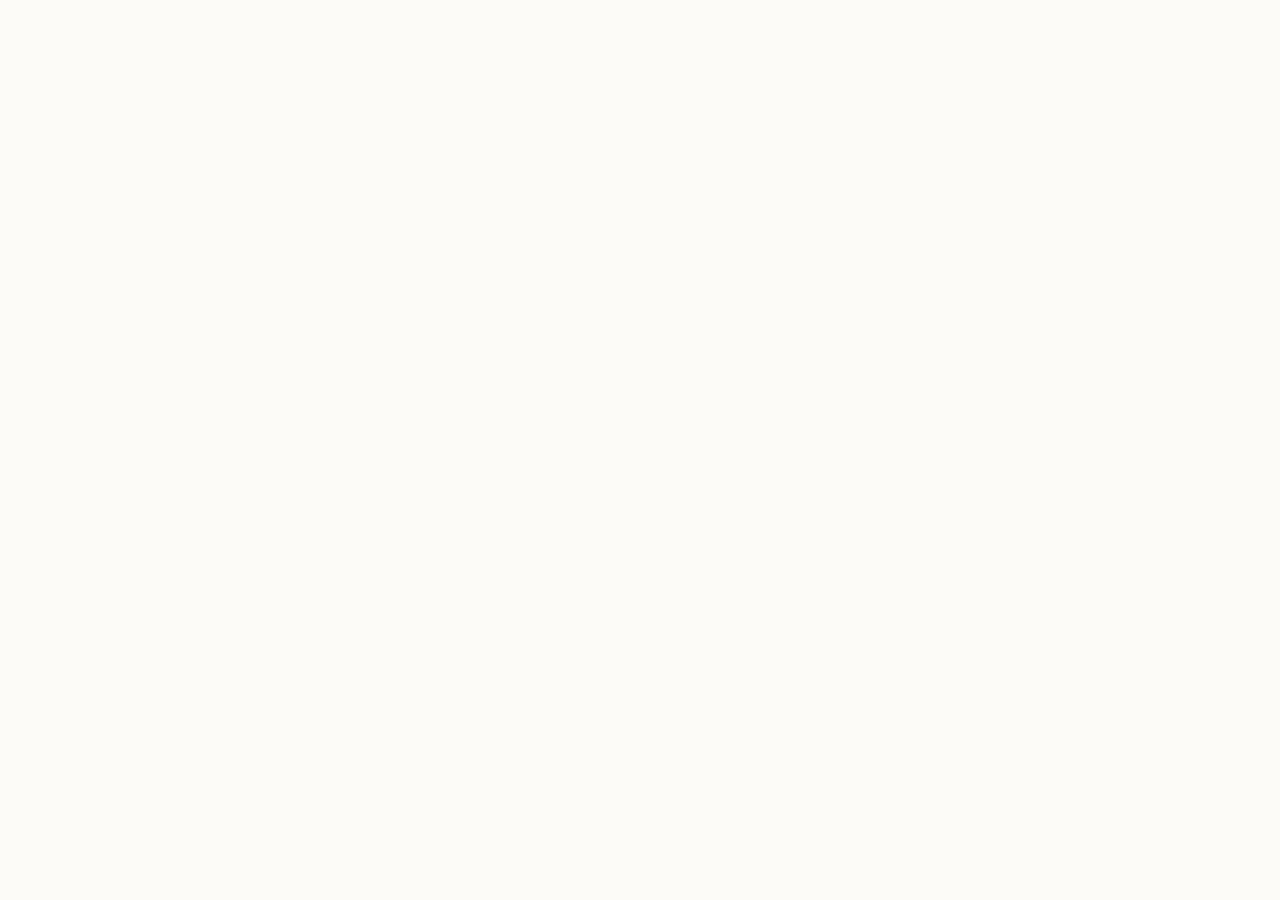
==== detay.html @ e5f417f4 "Add files via upload" ====
<!DOCTYPE html>
<html lang="tr">
<head>
    <meta charset="UTF-8">
    <meta name="viewport" content="width=device-width, initial-scale=1.0">
    <title>Proje Detayı | Affresco Studio</title>
    <link rel="stylesheet" href="style.css">
</head>
<body>

    <div id="loader">
        <div class="spinner"></div>
    </div>

    <div id="content" style="opacity: 0;">
        <nav>
            <div class="logo" onclick="window.location.href='index.html'" style="cursor: pointer;">AFFRESCO <span>STUDIO</span></div>
            <ul>
                <li><a href="index.html#koleksiyon">Koleksiyona Dön</a></li>
            </ul>
        </nav>

        <section class="project-detail-section section-padding">
            <div class="detail-container">
                <div class="detail-img-box">
                    <img id="project-img-tag" src="" alt="Proje Görseli">
                </div>
                <div class="detail-info-box">
                    <h1 id="project-title">Proje Yükleniyor...</h1>
                    <div class="info-item">
                        <h3>Kullanılan Malzemeler</h3>
                        <p id="project-materials">-</p>
                    </div>
                    <div class="info-item">
                        <h3>Yapım Aşaması / Hikayesi</h3>
                        <p id="project-process">-</p>
                    </div>
                    <a href="index.html#koleksiyon" class="btn">Geri Dön</a>
                </div>
            </div>
        </section>
    </div>

    <script>
        // Tüm Projelerin Veri Havuzu
        const projects = {
            "1": {
                title: "Klasik Affresco",
                img: "resimler/duvar1.jpg",
                materials: "Kireç esaslı sıva, doğal pigmentler, koruyucu vaks.",
                process: "Geleneksel İtalyan tekniklerine sadık kalınarak katman katman uygulanan klasik doku çalışması."
            },
            "2": {
                title: "Modern Sanat",
                img: "resimler/duvar2.jpg",
                materials: "Akrilik efekt boyası, ince kumlu tekstür.",
                process: "Minimalist mekanlar için tasarlanmış, ışık açısına göre renk değiştiren modern yüzey tasarımı."
            },
            "3": {
                title: "Antik Doku",
                img: "resimler/duvar3.jpg",
                materials: "Eskitme patinaları, kaba dokulu harç.",
                process: "Yılların yaşanmışlık hissini duvara aktarmak amacıyla derin çatlaklar ve eskitme efektleri içeren özel çalışma."
            },
            "4": {
                title: "Rölyef ve Sanat",
                img: "resimler/duvar4.jpg",
                materials: "Akrilik, Özel Alçı, İç Yapı Armatürü",
                process: "Mekana özel hazırlanan rölyef tasarımı ve yüksek kabartma duvar uygulaması."
            },
            "5": {
                title: "Altın Dokunuşlar",
                img: "resimler/duvar5.jpg",
                materials: "İtalyan Sıva, Altın Varak",
                process: "Katmanlı İtalyan sıva üzerine altın varak detaylarla derinlik kazandırılması."
            },
            "6": {
                title: "Mural Tasarımı",
                img: "resimler/duvar6.jpg",
                materials: "Duvar Boyası, Akrilik",
                process: "Duvar yüzeyine doğrudan uygulanan el yapımı sanatsal mural çizimi."
            },
            "7": {
                title: "Doku Harmonisi",
                img: "resimler/duvar7.jpg",
                materials: "Tekstürlü Sıva, Efekt Boya",
                process: "Yaşam alanlarına karakter katan modern ve yoğun dokulu yüzey çalışması."
            }
        };

        // URL'den hangi projenin istendiğini bulma (örn: detay.html?id=4)
        const urlParams = new URLSearchParams(window.location.search);
        const projectId = urlParams.get('id');
        const project = projects[projectId];

        if(project) {
            // Verileri HTML elementlerine yerleştirme
            document.getElementById('project-img-tag').src = project.img;
            document.getElementById('project-img-tag').alt = project.title;
            document.getElementById('project-title').innerText = project.title;
            document.getElementById('project-materials').innerText = project.materials;
            document.getElementById('project-process').innerText = project.process;
        } else {
            document.getElementById('project-title').innerText = "Proje Bulunamadı";
        }

        // Sayfa Yüklenme Animasyon Kontrolü
        window.onload = function() {
            setTimeout(() => {
                document.getElementById('loader').style.opacity = '0';
                setTimeout(() => {
                    document.getElementById('loader').style.display = 'none';
                    document.getElementById('content').style.opacity = '1';
                }, 800);
            }, 500);
        };
    </script>
</body>
</html>
---- style.css ----
/* Temel Ayarlar ve Yumuşak Kaydırma (Smooth Scroll) */
html {
    scroll-behavior: smooth;
}

* {
    margin: 0;
    padding: 0;
    box-sizing: border-box;
}

body {
    font-family: 'Poppins', sans-serif;
    background-color: #fcfbf7;
    color: #333;
    line-height: 1.6;
}

h1, h2, h3, .logo {
    font-family: 'Playfair Display', serif;
}

/* Linkleri Düzeltme (Mavi Renk İptali) */
a {
    text-decoration: none;
    color: #333;
    transition: all 0.3s ease;
}

/* Navigasyon */
nav {
    display: flex;
    justify-content: space-between;
    align-items: center;
    padding: 20px 10%;
    background: rgba(255, 255, 255, 0.95);
    position: sticky;
    top: 0;
    z-index: 1000;
    box-shadow: 0 2px 10px rgba(0,0,0,0.05);
    backdrop-filter: blur(5px);
}

.logo {
    font-size: 26px;
    font-weight: bold;
    letter-spacing: 2px;
}

.logo span {
    font-weight: 300;
    color: #8e7f68;
}

nav ul {
    display: flex;
    list-style: none;
}

nav ul li {
    margin-left: 35px;
}

nav ul li a {
    font-weight: 500;
    position: relative;
}

/* Linklerin Altını Çizme Efekti */
nav ul li a::after {
    content: '';
    position: absolute;
    width: 0;
    height: 2px;
    bottom: -5px;
    left: 0;
    background-color: #8e7f68;
    transition: width 0.3s ease;
}

nav ul li a:hover::after {
    width: 100%;
}

nav ul li a:hover {
    color: #8e7f68;
}

/* Hero Bölümü */
.hero {
    height: 80vh;
    background: linear-gradient(rgba(0,0,0,0.5), rgba(0,0,0,0.5)), 
                url('https://images.unsplash.com/photo-1513519245088-0e12902e5a38?auto=format&fit=crop&w=1500&q=80');
    background-size: cover;
    background-position: center;
    background-attachment: fixed; /* Paralaks efekti */
    display: flex;
    justify-content: center;
    align-items: center;
    text-align: center;
    color: white;
}

.hero-content h1 {
    font-size: 3.5rem;
    margin-bottom: 20px;
    text-shadow: 2px 2px 5px rgba(0,0,0,0.3);
}

.hero-content p {
    font-size: 1.2rem;
    margin-bottom: 30px;
    font-weight: 300;
}

.btn {
    display: inline-block;
    padding: 12px 35px;
    background-color: #8e7f68;
    color: white;
    border-radius: 50px;
    text-transform: uppercase;
    letter-spacing: 1px;
}

.btn:hover {
    background-color: #6d614f;
    transform: translateY(-3px);
    color: white;
    box-shadow: 0 5px 15px rgba(0,0,0,0.2);
}

/* Ortak Bölüm Ayarları */
.section-padding {
    padding: 80px 10%;
}

.section-title {
    text-align: center;
    margin-bottom: 50px;
}

.section-title h2 {
    font-size: 2.5rem;
    color: #1a1a1a;
}

.line {
    width: 60px;
    height: 3px;
    background: #8e7f68;
    margin: 15px auto;
}

/* Galeri (Koleksiyon) */
.grid {
    display: grid;
    grid-template-columns: repeat(auto-fit, minmax(280px, 1fr));
    gap: 30px;
}

.card {
    background: white;
    padding: 15px;
    border-radius: 10px;
    box-shadow: 0 5px 15px rgba(0,0,0,0.05);
    transition: transform 0.4s ease, box-shadow 0.4s ease;
    text-align: center;
    cursor: pointer;
}

.card:hover {
    transform: translateY(-10px);
    box-shadow: 0 15px 30px rgba(0,0,0,0.1);
}

.card-img {
    height: 350px;
    background-size: cover;
    background-position: center;
    border-radius: 5px;
    margin-bottom: 15px;
}

/* Hakkımızda & İletişim */
.about-content, .contact-info {
    text-align: center;
    max-width: 800px;
    margin: 0 auto;
    font-size: 1.1rem;
}

.contact-details {
    margin-top: 30px;
    background: white;
    padding: 30px;
    border-radius: 10px;
    box-shadow: 0 5px 15px rgba(0,0,0,0.05);
}

.contact-details p {
    margin: 10px 0;
    font-size: 1.1rem;
}

.contact-link {
    color: #8e7f68;
    font-weight: 600;
}

.contact-link:hover {
    color: #6d614f;
    text-decoration: underline;
}

/* Animasyonlar */
@keyframes fadeIn {
    from { opacity: 0; transform: translateY(20px); }
    to { opacity: 1; transform: translateY(0); }
}

.fade-in {
    animation: fadeIn 1.2s ease-out forwards;
}

/* Footer */
footer {
    background: #1a1a1a;
    color: white;
    text-align: center;
    padding: 30px 0;
}/* --- DOKU BÜYÜTEÇ EFEKTİ --- */

/* Resim alanını ayarlama */
.card-img {
    position: relative; /* İçindeki pencerenin konumunu hizalamak için şart */
    overflow: hidden; /* Dışarı taşmaları engeller */
}

/* Arka planı hafif karartma (Dokunun öne çıkması için) */
.card-img::before {
    content: '';
    position: absolute;
    top: 0; left: 0; width: 100%; height: 100%;
    background: rgba(0, 0, 0, 0.4); /* Siyah transparan bir tül */
    opacity: 0;
    transition: opacity 0.3s ease;
    z-index: 1;
}

/* Küçük Doku Penceresi (Varsayılan olarak gizli) */
.texture-popup {
    position: absolute;
    top: 50%; /* Tam ortaya hizalar */
    left: 50%;
    transform: translate(-50%, -50%) scale(0.5); /* Ortalar ve küçültür */
    width: 160px; /* Pencere boyutu */
    height: 160px;
    border-radius: 50%; /* Yuvarlak (büyüteç gibi) yapar. Kare istersen 10px yapabilirsin */
    border: 4px solid #fff; /* Beyaz şık bir çerçeve */
    box-shadow: 0 10px 30px rgba(0,0,0,0.5);
    background-size: cover;
    background-position: center;
    opacity: 0;
    visibility: hidden;
    transition: all 0.4s cubic-bezier(0.175, 0.885, 0.32, 1.275); /* Tatlı bir yaylanma efekti */
    z-index: 2;
}

/* Fare ile üzerine gelince olacaklar (Hover) */
.card:hover .card-img::before {
    opacity: 1; /* Arka planı hafif karart */
}

.card:hover .texture-popup {
    opacity: 1;
    visibility: visible;
    transform: translate(-50%, -50%) scale(1); /* Pencereyi büyüterek göster */
}/* --- PROJE DETAY SAYFASI VE YÜKLEME EKRANI --- */
.modal {
    display: none; 
    position: fixed; 
    z-index: 2000; 
    left: 0; 
    top: 0;
    width: 100%; 
    height: 100%; 
    background-color: #fcfbf7;
    overflow-y: auto;
}

/* Şık Yükleme Ekranı (Siyah arka plan) */
.modal-loader {
    position: fixed; 
    top: 0; left: 0; 
    width: 100%; height: 100%;
    background-color: #1a1a1a; 
    display: flex; 
    justify-content: center; 
    align-items: center;
    z-index: 2001; 
    transition: opacity 0.5s ease;
}

/* Altın Rengi Yükleme Çemberi */
.spinner {
    width: 60px; height: 60px; 
    border: 3px solid rgba(255,255,255,0.1);
    border-radius: 50%; 
    border-top-color: #8e7f68; 
    animation: spin 1s ease-in-out infinite;
}
@keyframes spin { to { transform: rotate(360deg); } }

.modal-content {
    opacity: 0; 
    transition: opacity 0.8s ease; 
    padding-bottom: 80px;
}

/* Kapatma Çarpısı */
.close-btn {
    position: fixed; 
    top: 20px; right: 40px; 
    font-size: 50px; 
    color: white; /* Resmin üzerinde beyaz dursun */
    text-shadow: 0 2px 10px rgba(0,0,0,0.5);
    cursor: pointer; 
    z-index: 2002; 
    transition: 0.3s;
}
.close-btn:hover { color: #8e7f68; transform: scale(1.1); }

/* Dev Görsel Alanı */
.modal-image {
    width: 100%; 
    height: 70vh; 
    background-size: cover; 
    background-position: center;
    position: relative;
}

/* Detaylar Kutusu */
.modal-details {
    max-width: 1000px; 
    margin: -80px auto 0; /* Resmin üzerine hafifçe biner, şık durur */
    background: white;
    padding: 50px; 
    border-radius: 10px; 
    box-shadow: 0 10px 40px rgba(0,0,0,0.1);
    position: relative; 
    z-index: 10;
}

.modal-details h2 { 
    font-size: 2.5rem; 
    margin-bottom: 40px; 
    text-align: center; 
}

.details-grid { 
    display: grid; 
    grid-template-columns: 1fr 1fr; 
    gap: 40px; 
}

.detail-box h3 { 
    color: #8e7f68; 
    margin-bottom: 15px; 
    border-bottom: 1px solid #eee; 
    padding-bottom: 10px;
}

@media (max-width: 768px) {
    .details-grid { grid-template-columns: 1fr; }
    .modal-details { margin: -30px 20px 0; padding: 30px; }
}
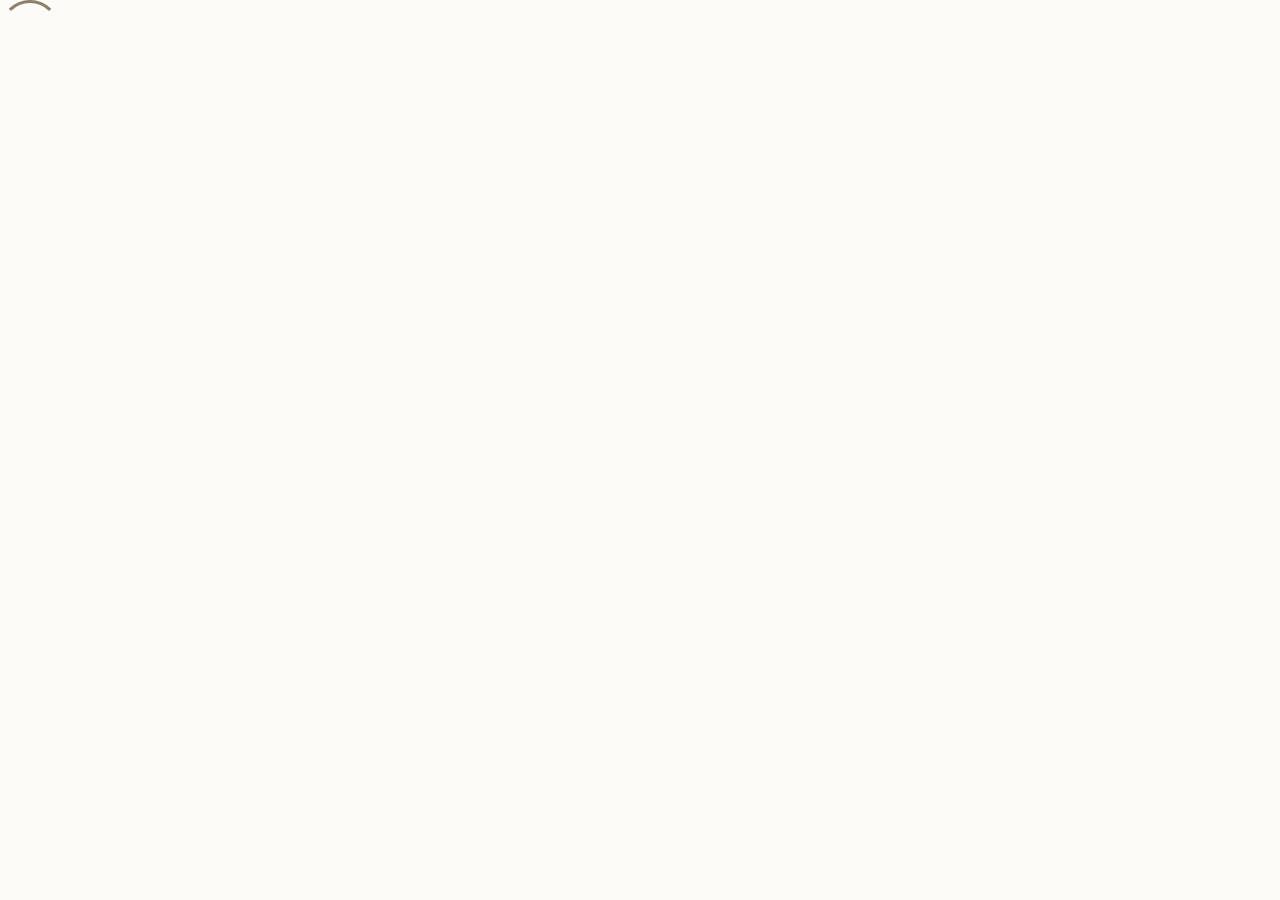
==== commit e9a775e2: "Update detay.html" ====
--- a/detay.html
+++ b/detay.html
@@ -3,7 +3,7 @@
 <head>
     <meta charset="UTF-8">
     <meta name="viewport" content="width=device-width, initial-scale=1.0">
-    <title>Proje Detayı | Affresco Studio</title>
+    <title>Proje Hikayesi | Affresco Studio</title>
     <link rel="stylesheet" href="style.css">
 </head>
 <body>
@@ -27,14 +27,12 @@
                 </div>
                 <div class="detail-info-box">
                     <h1 id="project-title">Proje Yükleniyor...</h1>
+                    
                     <div class="info-item">
-                        <h3>Kullanılan Malzemeler</h3>
-                        <p id="project-materials">-</p>
+                        <h3>Tasarım Hikayesi & Estetik Değeri</h3>
+                        <p id="project-story" style="font-size: 1.1rem; line-height: 1.8; color: #555; font-weight: 300;">-</p>
                     </div>
-                    <div class="info-item">
-                        <h3>Yapım Aşaması / Hikayesi</h3>
-                        <p id="project-process">-</p>
-                    </div>
+                    
                     <a href="index.html#koleksiyon" class="btn">Geri Dön</a>
                 </div>
             </div>
@@ -42,78 +40,64 @@
     </div>
 
     <script>
-        // Tüm Projelerin Veri Havuzu
+        // 14 Projenin Hikaye ve Şıklık Odaklı Yeni Veri Havuzu
         const projects = {
             "1": {
                 title: "Klasik Affresco",
                 img: "resimler/duvar1.jpg",
-                materials: "Kireç esaslı sıva, doğal pigmentler, koruyucu vaks.",
-                process: "Geleneksel İtalyan tekniklerine sadık kalınarak katman katman uygulanan klasik doku çalışması."
+                story: "Geleneksel İtalyan saraylarının zamansız zarafetinden ilham alan bu çalışma, mekana asil ve dingin bir atmosfer katıyor. Katmanlı el işçiliğiyle dokunan soft yüzey, ışık oyunlarıyla birleşerek yaşam alanında adeta yaşayan bir sanat eseri etkisi yaratıyor."
             },
             "2": {
                 title: "Modern Sanat",
                 img: "resimler/duvar2.jpg",
-                materials: "Akrilik efekt boyası, ince kumlu tekstür.",
-                process: "Minimalist mekanlar için tasarlanmış, ışık açısına göre renk değiştiren modern yüzey tasarımı."
+                story: "Minimalizmin güçlü estetiğini duvarlara taşıyan bu tasarım, sadeliğin içindeki lüksü arayanlar için kurgulandı. Mekanın ışık açısına göre form değiştiren ipeksi dokusu, çağdaş mobilyalarla kusursuz bir uyum yakalayarak rafine bir şıklık sunuyor."
             },
             "3": {
                 title: "Antik Doku",
                 img: "resimler/duvar3.jpg",
-                materials: "Eskitme patinaları, kaba dokulu harç.",
-                process: "Yılların yaşanmışlık hissini duvara aktarmak amacıyla derin çatlaklar ve eskitme efektleri içeren özel çalışma."
+                story: "Yüzyılların yaşanmışlık hissini modern mimariyle buluşturan büyüleyici bir hikaye. Derin çatlak efektleri ve özel patina geçişleri, duvara tarihi bir karakter kazandırırken, mekanın genel atmosferine derin bir entelektüel ruh aşılıyor."
             },
             "4": {
                 title: "Rölyef ve Sanat",
                 img: "resimler/duvar4.jpg",
-                materials: "Akrilik, Özel Alçı, İç Yapı Armatürü",
-                process: "Mekana özel hazırlanan rölyef tasarımı ve yüksek kabartma duvar uygulaması."
+                story: "Işık ve gölgenin duvar yüzeyinde adeta dans ettiği bu yüksek kabartma çalışma, üç boyutlu yapısıyla mekana hacim kazandırıyor. Monotonluğu tamamen kıran bu sanatsal rölyef, modern mimarinin en çarpıcı ve iddialı odak noktalarından birini oluşturuyor."
             },
             "5": {
                 title: "Altın Dokunuşlar",
                 img: "resimler/duvar5.jpg",
-                materials: "İtalyan Sıva, Altın Varak",
-                process: "Katmanlı İtalyan sıva üzerine altın varak detaylarla derinlik kazandırılması."
+                story: "Mat İtalyan sıvanın derinliği ile parıldayan altın varakların kontrastından doğan lüks bir senfoni. Gün ışığında farklı, akşam aydınlatmasında farklı parıltılar sunan bu özel tasarım, uygulandığı mekana elit ve göz alıcı bir prestij katıyor."
             },
             "6": {
                 title: "Mural Tasarımı",
                 img: "resimler/duvar6.jpg",
-                materials: "Duvar Boyası, Akrilik",
-                process: "Duvar yüzeyine doğrudan uygulanan el yapımı sanatsal mural çizimi."
+                story: "Duvarı sadece bir sınır olmaktan çıkarıp uçsuz bucaksız bir hikayeye dönüştüren tamamen el yapımı bir mural çalışması. Özgün çizgileri ve derin kompozisyonuyla mekanın ruhunu baştan aşağı değiştirirken, sanatı günlük yaşamın tam kalbine entegre ediyor."
             },
             "7": {
                 title: "Doku Harmonisi",
                 img: "resimler/duvar7.jpg",
-                materials: "Tekstürlü Sıva, Efekt Boya",
-                process: "Yaşam alanlarına karakter katan modern ve yoğun dokulu yüzey çalışması."
-            }
-        };
-
-        // URL'den hangi projenin istendiğini bulma (örn: detay.html?id=4)
-        const urlParams = new URLSearchParams(window.location.search);
-        const projectId = urlParams.get('id');
-        const project = projects[projectId];
-
-        if(project) {
-            // Verileri HTML elementlerine yerleştirme
-            document.getElementById('project-img-tag').src = project.img;
-            document.getElementById('project-img-tag').alt = project.title;
-            document.getElementById('project-title').innerText = project.title;
-            document.getElementById('project-materials').innerText = project.materials;
-            document.getElementById('project-process').innerText = project.process;
-        } else {
-            document.getElementById('project-title').innerText = "Proje Bulunamadı";
-        }
-
-        // Sayfa Yüklenme Animasyon Kontrolü
-        window.onload = function() {
-            setTimeout(() => {
-                document.getElementById('loader').style.opacity = '0';
-                setTimeout(() => {
-                    document.getElementById('loader').style.display = 'none';
-                    document.getElementById('content').style.opacity = '1';
-                }, 800);
-            }, 500);
-        };
-    </script>
-</body>
-</html>+                story: "Yoğun tekstürlerin dengeli bir harmoniyle yüzeye işlendiği bu çalışma, dokunma hissi uyandıran özel bir karaktere sahip. Mekandaki ham odun, metal veya mermer gibi doğal elementlerle mükemmel bir kontrast oluşturarak bütünsel bir şıklık yakalıyor."
+            },
+            "8": {
+                title: "Doğal Taş Dokusu",
+                img: "resimler/duvar8.jpg",
+                story: "Doğanın milyonlarca yılda oluşturduğu mermer ve traverten damarlarının mimari bir saygı duruşu niteliğindeki yorumu. Ham taş estetiğinin pürüzsüz bir zarafetle duvara yansıtılması, mekana organik, güçlü ve sarsılmaz bir lüks algısı kazandırıyor."
+            },
+            "9": {
+                title: "Endüstriyel Beton",
+                img: "resimler/duvar9.jpg",
+                story: "Loft kültürünün özgür ve asi ruhunu modern iç mekanlara getiren brüt beton yorumu. Ham görünümünün altındaki ipeksi dokunuş hissiyatı, modern tasarımla endüstriyel estetiğin ne kadar elit bir şekilde birleşebileceğini kanıtlıyor."
+            },
+            "10": {
+                title: "Metalik Yansımalar",
+                img: "resimler/duvar10.jpg",
+                story: "Bakır, bronz ve demir tonlarının zaman içindeki sanatsal oksitlenme hikayesi. Duvara uygulanan metalik yansımalar, mekanın aydınlatmasıyla birleştiğinde dramatik ve büyüleyici bir atmosfer yaratarak modern dekorasyonu zirveye taşıyor."
+            },
+            "11": {
+                title: "Rustik Akdeniz",
+                img: "resimler/duvar11.jpg",
+                story: "Akdeniz sahillerinin, güneşin ısıttığı taş evlerin ve samimi dokuların modern bir stüdyo yorumu. Sıcak ton geçişleri ve kaba sıva estetiği, mekana anında samimi, davetkar ve huzurlu bir Akdeniz esintisi getiriyor."
+            },
+            "12": {
+                title: "Geometrik Rölyef",
+                img: "resimler/duvar12.jpg",
+                story: "Matematiksel formların ve çizgisel düzenin sanatsal bir dışavurumu. Kusursuz simetrisi ve modern mimari çizgileri, özellikle minimalist ve kurumsal mekanlarda vizyoner ve çağ ötesi bir şıklık
--- a/style.css
+++ b/style.css
@@ -374,4 +374,112 @@
 @media (max-width: 768px) {
     .details-grid { grid-template-columns: 1fr; }
     .modal-details { margin: -30px 20px 0; padding: 30px; }
-}+}
+.section-subtitle {
+    max-width: 800px;
+    margin: 20px auto 40px auto;
+    font-size: 1.1rem;
+    line-height: 1.6;
+    color: #666;
+    text-align: center;
+    font-weight: 300;
+}
+/* Detay Sayfası Çerçeve Düzeni */
+.detail-container {
+    display: flex;
+    gap: 40px;
+    max-width: 1200px;
+    margin: 0 auto;
+    align-items: center;
+    flex-wrap: wrap; /* Mobilde alt alta gelmesi için */
+}
+
+/* Resim Kutusu Sabitleme */
+.detail-img-box {
+    flex: 1;
+    min-width: 300px;
+    max-width: 600px; /* Resim kutusunun ekranda kaplayacağı maksimum genişlik */
+    height: 450px;    /* Kutunun yüksekliğini sabitliyoruz */
+    background-color: #f5f5f5; /* Resim yüklenirken arkada duracak temiz renk */
+    border-radius: 8px;
+    overflow: hidden;
+    display: flex;
+    align-items: center;
+    justify-content: center;
+    box-shadow: 0 4px 15px rgba(0,0,0,0.1);
+}
+
+/* Resmin Kendisini Çerçeveye Kesmeden Sığdırma */
+#project-img-tag {
+    width: 100%;
+    height: 100%;
+    object-fit: contain; /* Resmi ASLA kesmez, orijinal oranını koruyarak kutuya sığdırır */
+    display: block;
+}
+
+/* Bilgi Kutusu Ayarı */
+.detail-info-box {
+    flex: 1;
+    min-width: 300px;
+}
+/* Hakkımızda Alanı Stilleri */
+.about-container {
+    max-width: 800px;
+    margin: 0 auto;
+    text-align: center;
+    padding: 0 20px;
+}
+.about-content p {
+    font-size: 1.1rem;
+    line-height: 1.8;
+    color: #555;
+    margin-bottom: 20px;
+    font-weight: 300;
+}
+
+/* İletişim Alanı Stilleri */
+.contact-container {
+    max-width: 1000px;
+    margin: 0 auto;
+    padding: 0 20px;
+}
+.contact-info {
+    display: flex;
+    justify-content: space-between;
+    gap: 20px;
+    flex-wrap: wrap;
+}
+.info-card {
+    flex: 1;
+    min-width: 250px;
+    background: #fafafa;
+    padding: 30px;
+    text-align: center;
+    border-radius: 8px;
+    box-shadow: 0 2px 10px rgba(0,0,0,0.02);
+    border: 1px solid #eee;
+}
+.info-card h3 {
+    font-size: 1.2rem;
+    margin-bottom: 15px;
+    color: #222;
+}
+.info-card p {
+    color: #666;
+    font-size: 1rem;
+}
+
+/* Footer (Alt Bilgi) Stilleri */
+footer {
+    background-color: #111;
+    color: #fff;
+    text-align: center;
+    padding: 40px 20px;
+    margin-top: 60px;
+    font-size: 0.9rem;
+    letter-spacing: 1px;
+}
+footer p {
+    margin: 5px 0;
+    opacity: 0.7;
+}
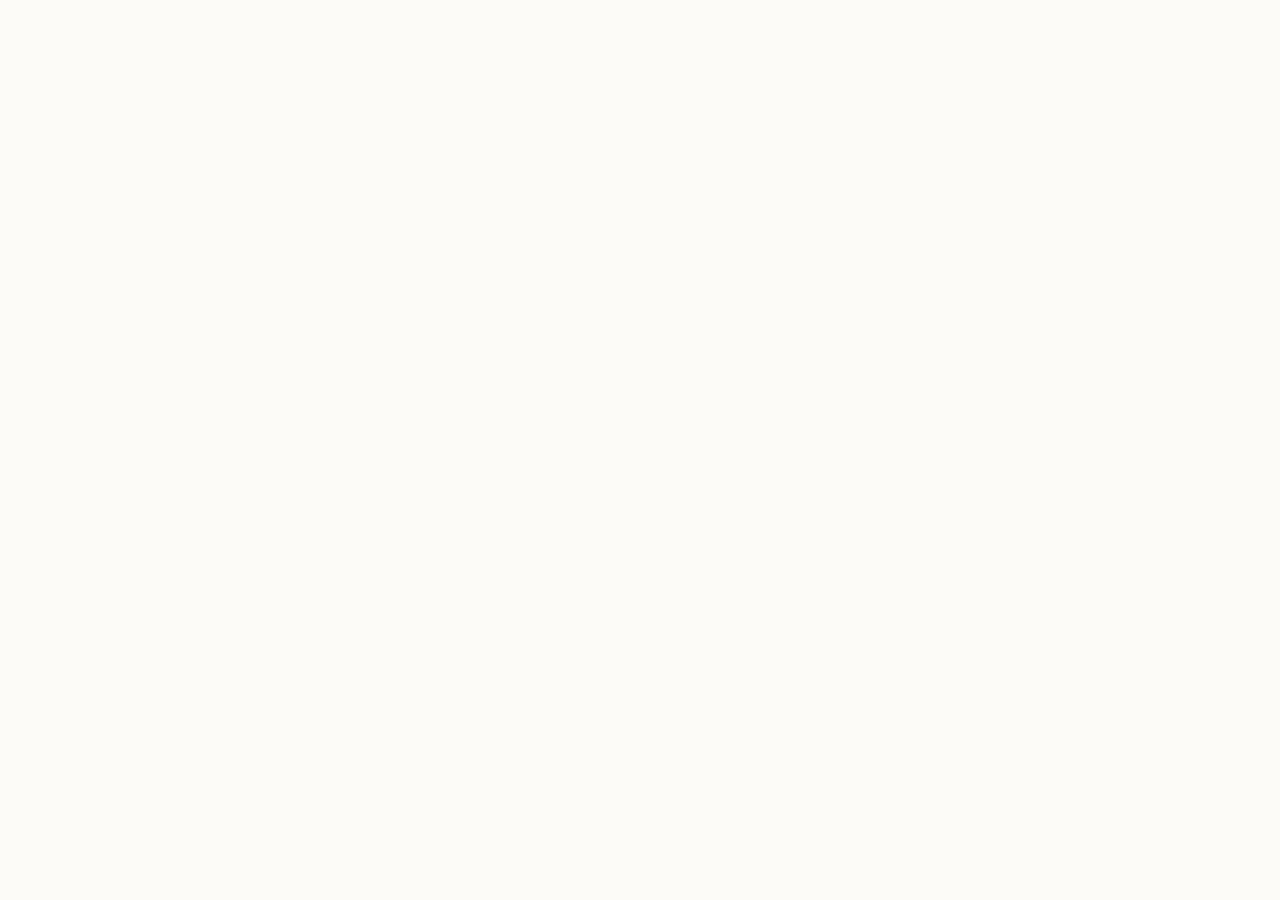
==== commit 8c8f3867: "Update detay.html" ====
--- a/detay.html
+++ b/detay.html
@@ -40,7 +40,7 @@
     </div>
 
     <script>
-        // 14 Projenin Hikaye ve Şıklık Odaklı Yeni Veri Havuzu
+        // 14 Projenin Hikaye ve Şıklık Odaklı Veri Havuzu
         const projects = {
             "1": {
                 title: "Klasik Affresco",
@@ -65,7 +65,7 @@
             "5": {
                 title: "Altın Dokunuşlar",
                 img: "resimler/duvar5.jpg",
-                story: "Mat İtalyan sıvanın derinliği ile parıldayan altın varakların kontrastından doğan lüks bir senfoni. Gün ışığında farklı, akşam aydınlatmasında farklı parıltılar sunan bu özel tasarım, uygulandığı mekana elit ve göz alıcı bir prestij katıyor."
+                story: "Mat İtalyan sıvanın derinliği ile parıldayan altın varakların kontrastından doğan lüks un senfoni. Gün ışığında farklı, akşam aydınlatmasında farklı parıltılar sunan bu özel tasarım, uygulandığı mekana elit ve göz alıcı bir prestij katıyor."
             },
             "6": {
                 title: "Mural Tasarımı",
@@ -100,4 +100,43 @@
             "12": {
                 title: "Geometrik Rölyef",
                 img: "resimler/duvar12.jpg",
-                story: "Matematiksel formların ve çizgisel düzenin sanatsal bir dışavurumu. Kusursuz simetrisi ve modern mimari çizgileri, özellikle minimalist ve kurumsal mekanlarda vizyoner ve çağ ötesi bir şıklık
+                story: "Matematiksel formların ve çizgisel düzenin sanatsal bir dışavurumu. Kusursuz simetrisi ve modern mimari çizgileri, özellikle minimalist ve kurumsal mekanlarda vizyoner ve çağ ötesi bir şıklık atmosferi yaratmak için tasarlandı."
+            },
+            "13": {
+                title: "Venedik Sıvası",
+                img: "resimler/duvar13.jpg",
+                story: "Ayna parlaklığındaki pürüzsüz yüzeyiyle lüksün en saf hallerinden biri. Işığı kusursuzca yansıtan bu asil İtalyan klasiği, derin mermer dokusu illüzyonuyla uygulandığı her duvara benzersiz bir saray zarafeti sarıyor."
+            },
+            "14": {
+                title: "Özel Tasarım Mural",
+                img: "resimler/duvar14.jpg",
+                story: "Mekanın mimari kimliği ve mobilya karakteri analiz edilerek tamamen kişiye özel kurgulanmış bir başyapıt. Sanatçının fırçasından çıkan her bir darbe, odanın odak noktasını sanatsal bir galeri lüksüne dönüştürmeyi amaçlıyor."
+            }
+        };
+
+        const urlParams = new URLSearchParams(window.location.search);
+        const projectId = urlParams.get('id');
+        const project = projects[projectId];
+
+        if(project) {
+            document.getElementById('project-img-tag').src = project.img;
+            document.getElementById('project-img-tag').alt = project.title;
+            document.getElementById('project-title').innerText = project.title;
+            document.getElementById('project-story').innerText = project.story;
+        } else {
+            document.getElementById('project-title').innerText = "Proje Bulunamadı";
+        }
+
+        // Hata veren eski kodlar temizlendi, animasyon artık kusursuz çalışacak
+        window.onload = function() {
+            setTimeout(() => {
+                document.getElementById('loader').style.opacity = '0';
+                setTimeout(() => {
+                    document.getElementById('loader').style.display = 'none';
+                    document.getElementById('content').style.opacity = '1';
+                }, 800);
+            }, 500);
+        };
+    </script>
+</body>
+</html>
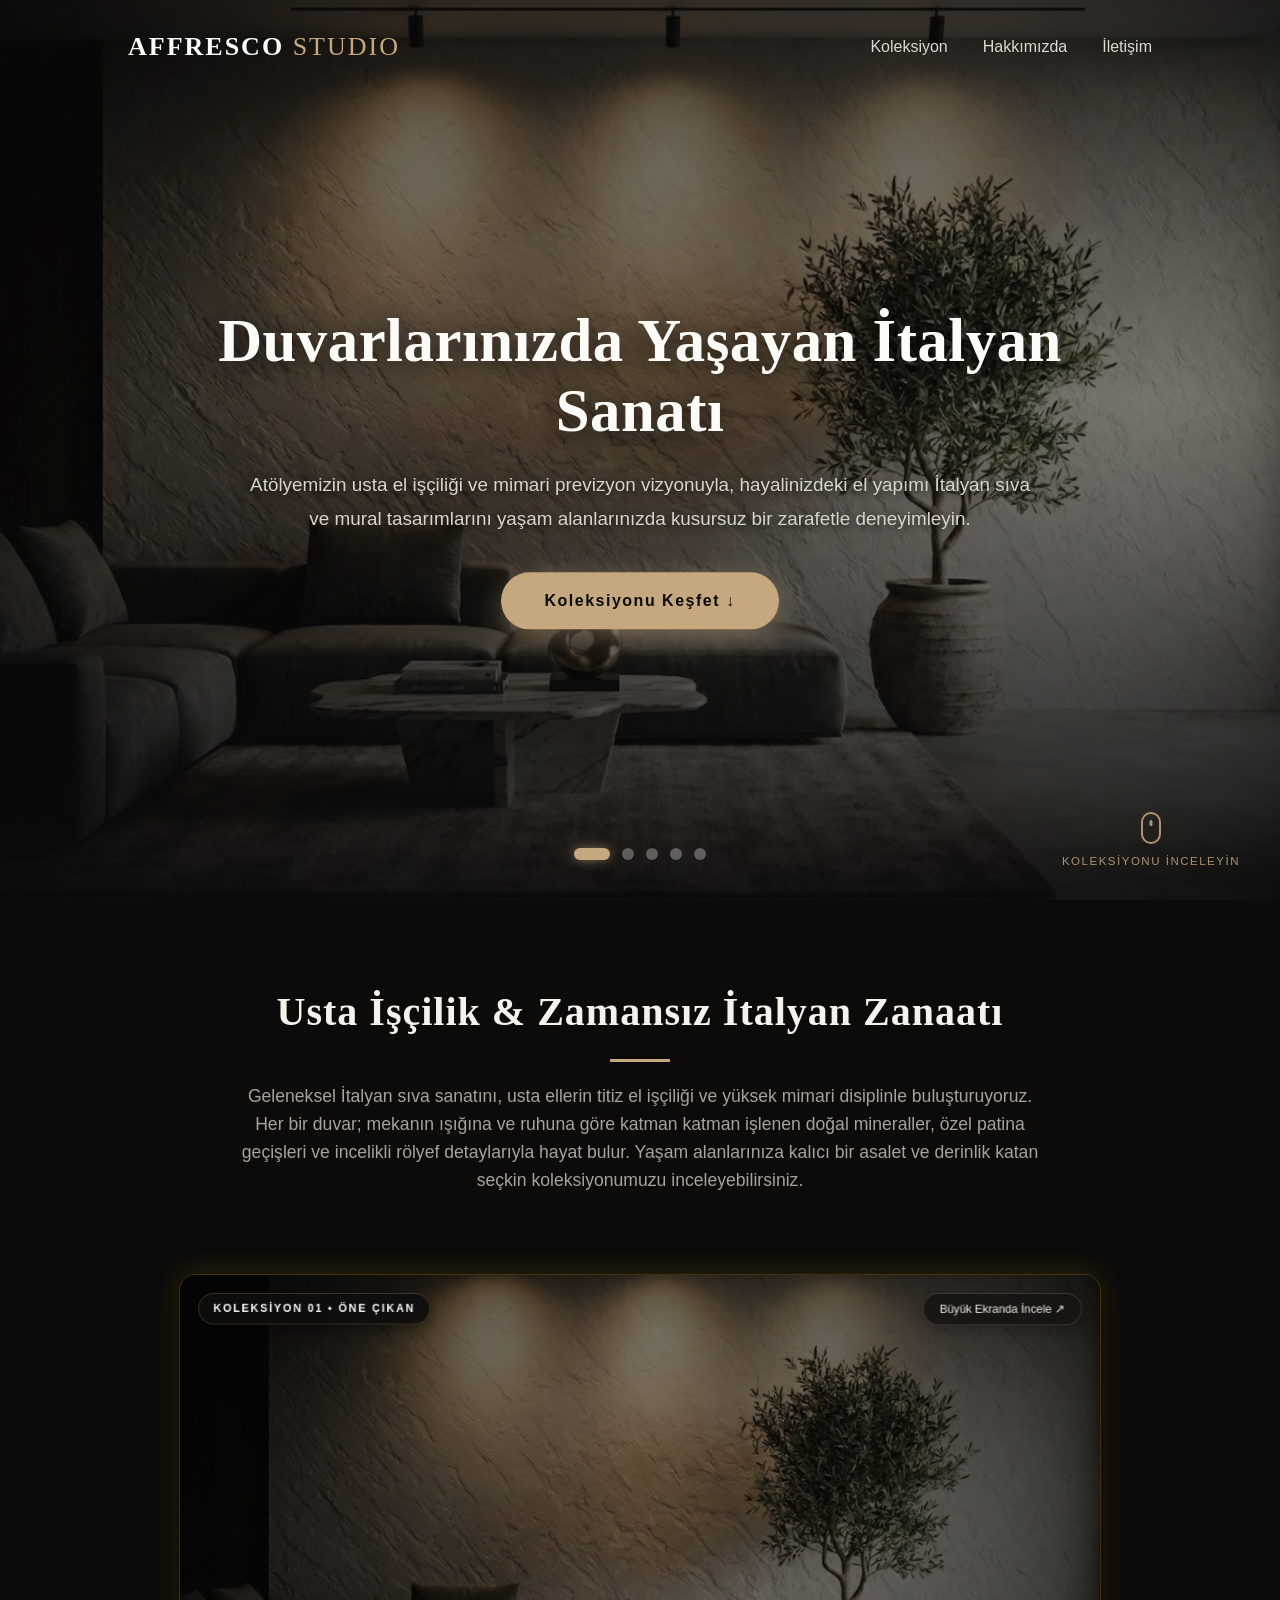
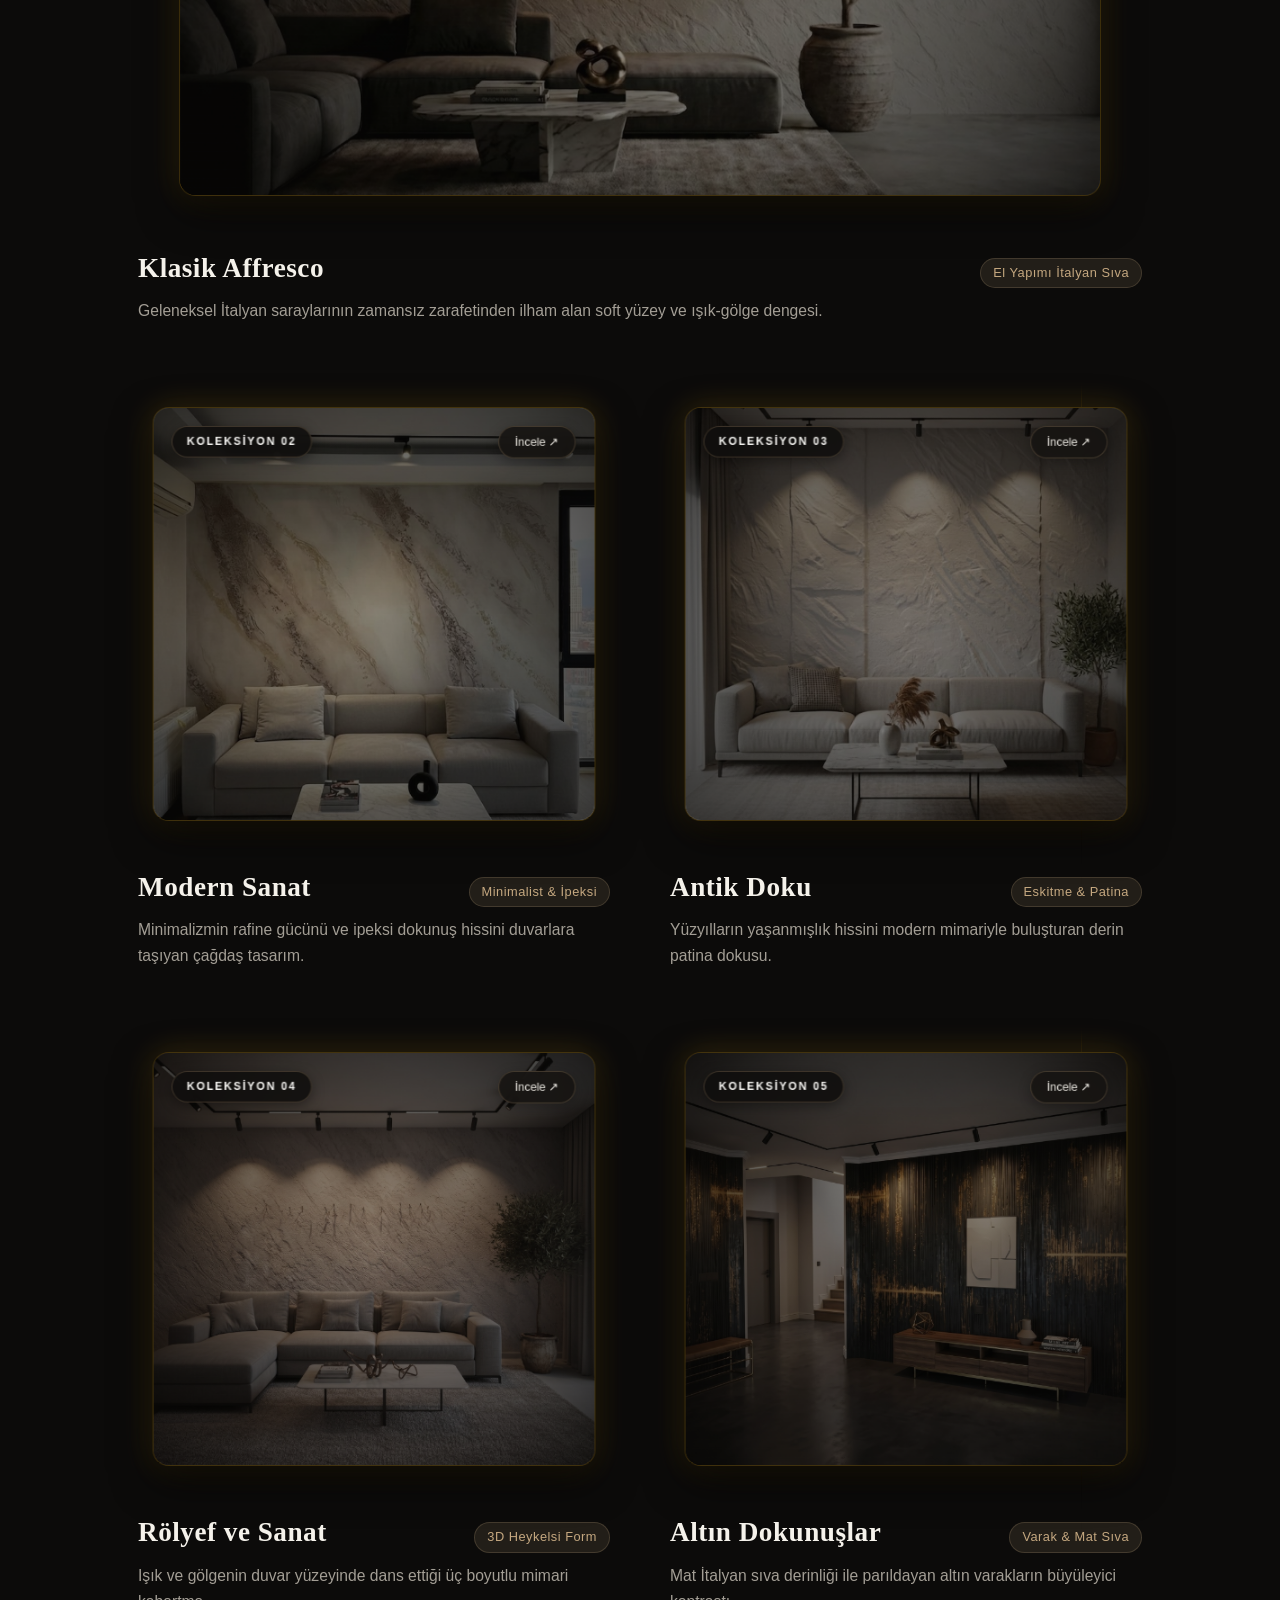
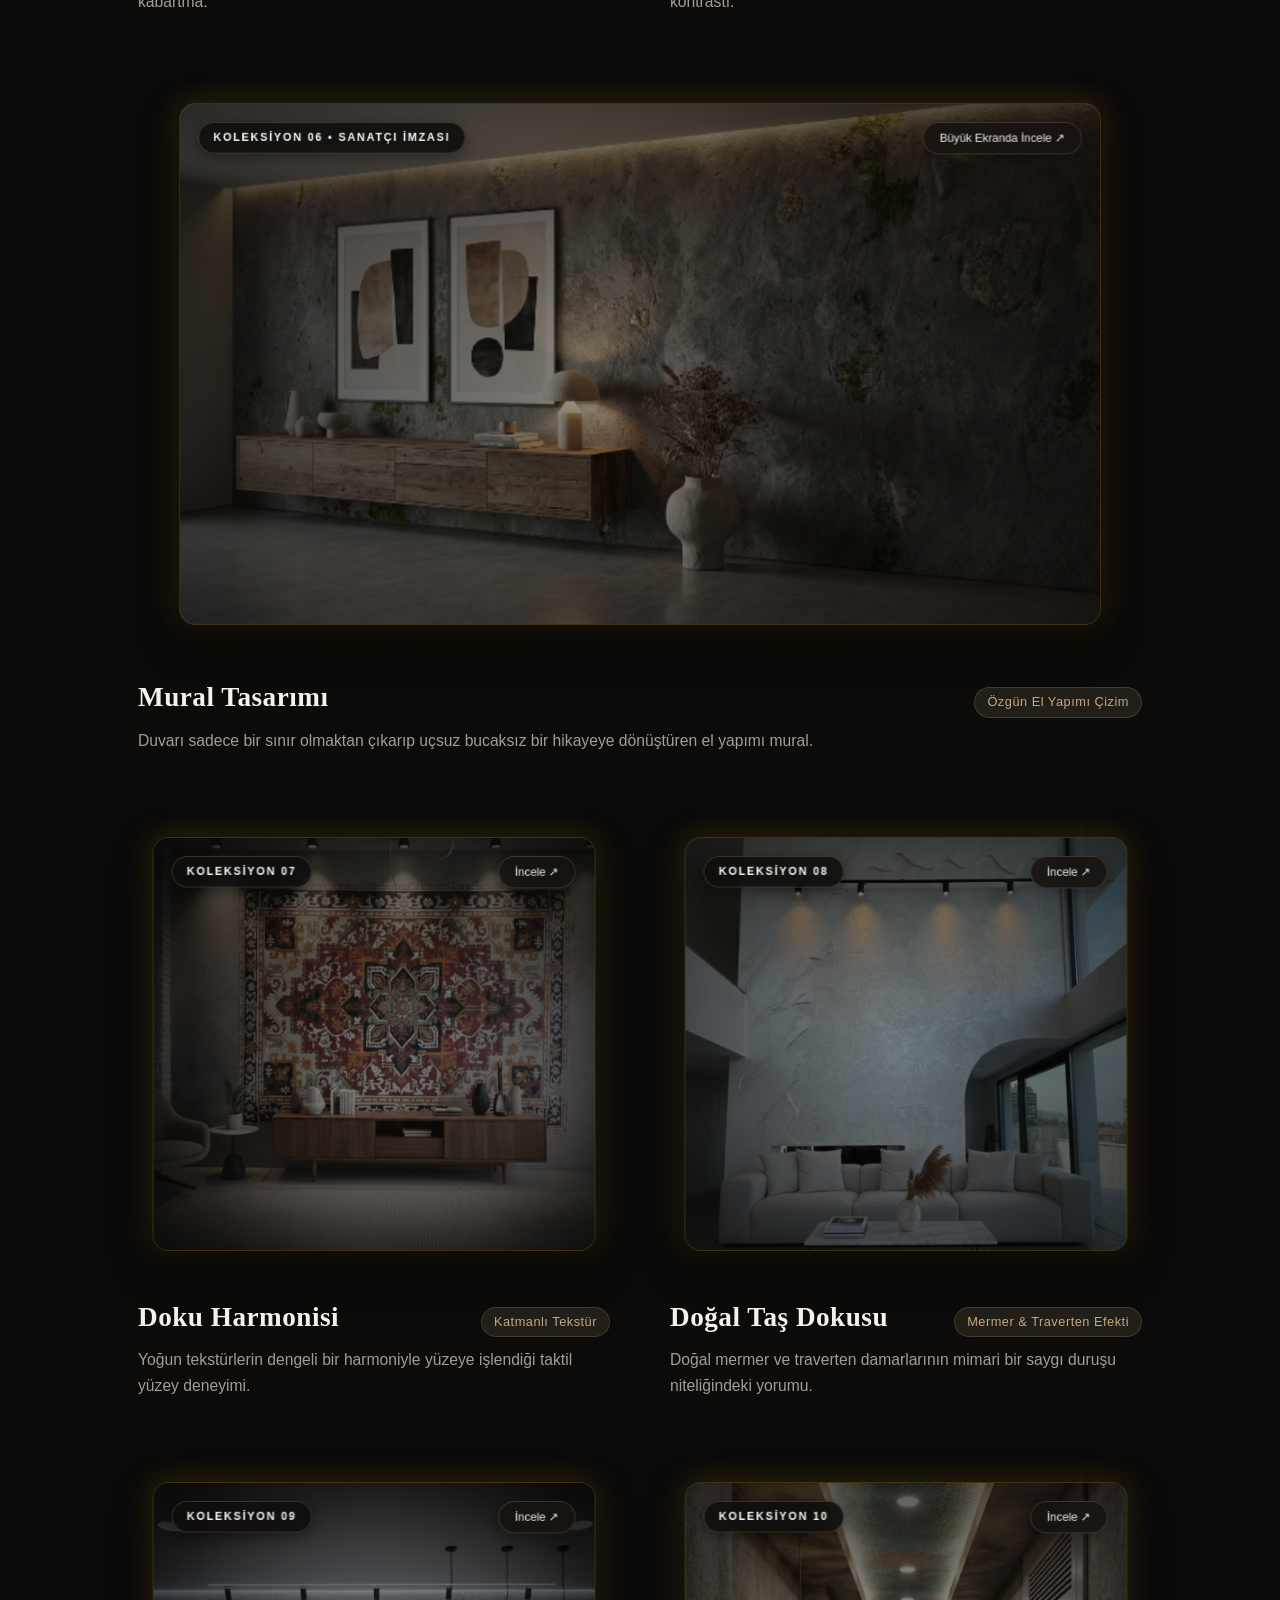
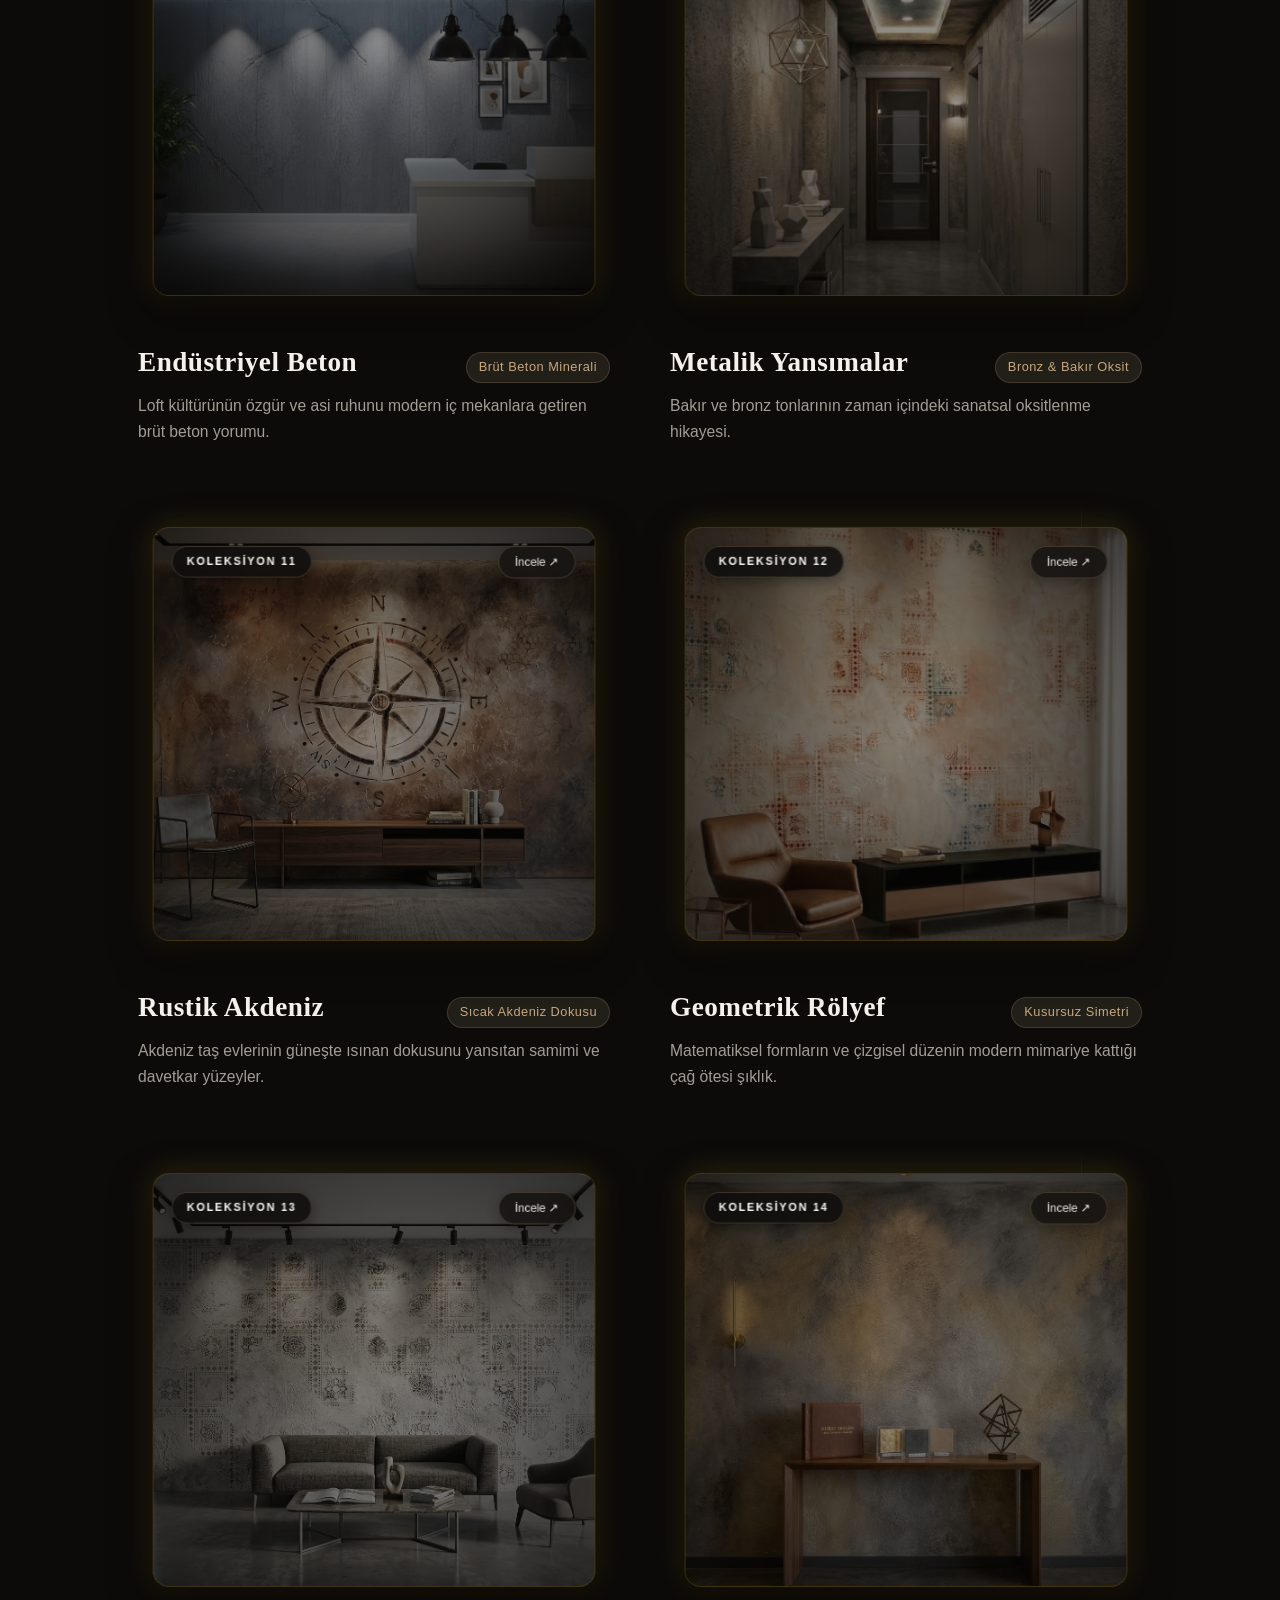
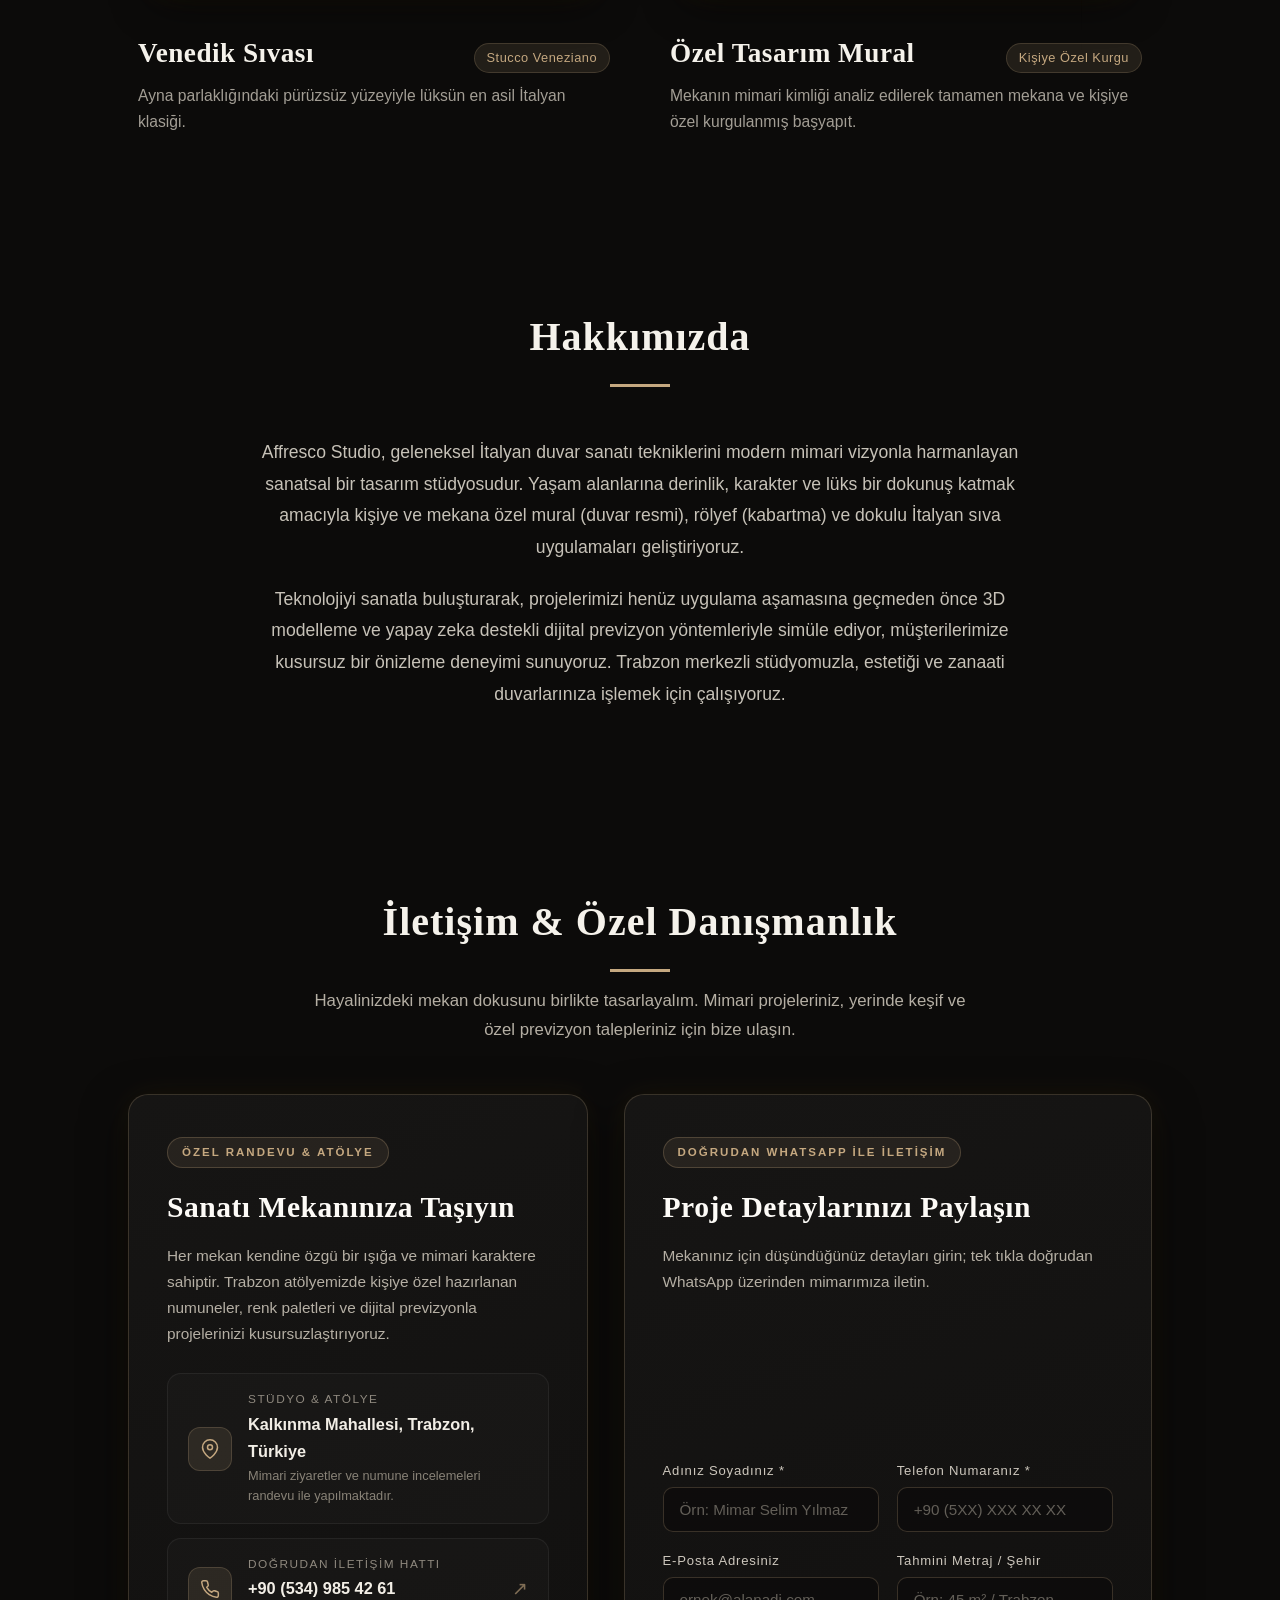
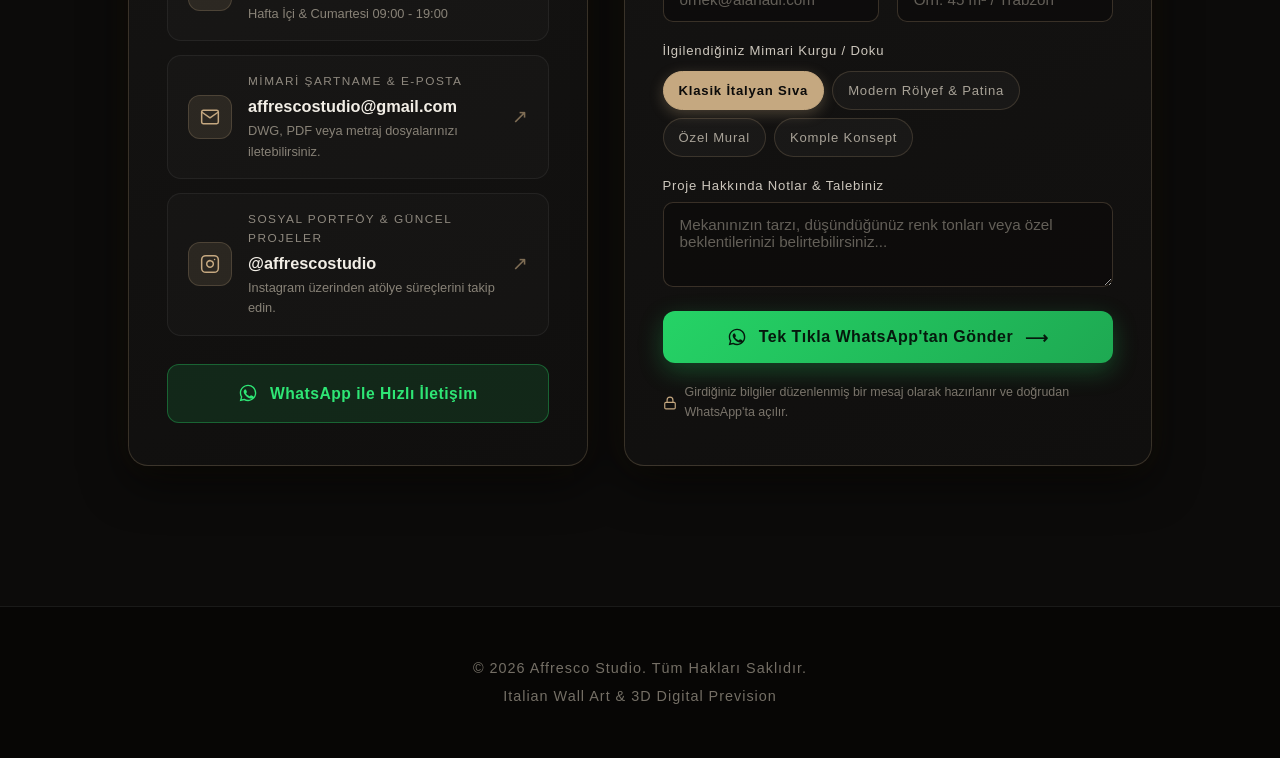
==== commit 46cc2835: "Add files via upload" ====
--- a/detay.html
+++ b/detay.html
@@ -1,6 +1,15 @@
 <!DOCTYPE html>
 <html lang="tr">
 <head>
+    <!-- Google tag (gtag.js) -->
+<script async src="https://www.googletagmanager.com/gtag/js?id=G-PZ9KLM870X"></script>
+<script>
+  window.dataLayer = window.dataLayer || [];
+  function gtag(){dataLayer.push(arguments);}
+  gtag('js', new Date());
+
+  gtag('config', 'G-PZ9KLM870X');
+</script>
     <meta charset="UTF-8">
     <meta name="viewport" content="width=device-width, initial-scale=1.0">
     <title>Proje Hikayesi | Affresco Studio</title>
@@ -116,27 +125,13 @@
 
         const urlParams = new URLSearchParams(window.location.search);
         const projectId = urlParams.get('id');
-        const project = projects[projectId];
 
-        if(project) {
-            document.getElementById('project-img-tag').src = project.img;
-            document.getElementById('project-img-tag').alt = project.title;
-            document.getElementById('project-title').innerText = project.title;
-            document.getElementById('project-story').innerText = project.story;
+        // Otomatik olarak ana sayfadaki zengin popup deneyimine yönlendir
+        if (projectId && projects[projectId]) {
+            window.location.replace('index.html#proje-' + projectId);
         } else {
-            document.getElementById('project-title').innerText = "Proje Bulunamadı";
+            window.location.replace('index.html#koleksiyon');
         }
-
-        // Hata veren eski kodlar temizlendi, animasyon artık kusursuz çalışacak
-        window.onload = function() {
-            setTimeout(() => {
-                document.getElementById('loader').style.opacity = '0';
-                setTimeout(() => {
-                    document.getElementById('loader').style.display = 'none';
-                    document.getElementById('content').style.opacity = '1';
-                }, 800);
-            }, 500);
-        };
     </script>
 </body>
 </html>
--- a/style.css
+++ b/style.css
@@ -11,8 +11,8 @@
 
 body {
     font-family: 'Poppins', sans-serif;
-    background-color: #fcfbf7;
-    color: #333;
+    background-color: #0c0b0a;
+    color: #e5e0d8;
     line-height: 1.6;
 }
 
@@ -23,33 +23,53 @@
 /* Linkleri Düzeltme (Mavi Renk İptali) */
 a {
     text-decoration: none;
-    color: #333;
+    color: #dcd8d0;
     transition: all 0.3s ease;
 }
 
-/* Navigasyon */
+/* Navigasyon - Şeffaf Başlangıç, Kaydırınca Beliren Lüks Çerçeve */
 nav {
     display: flex;
     justify-content: space-between;
     align-items: center;
-    padding: 20px 10%;
-    background: rgba(255, 255, 255, 0.95);
-    position: sticky;
+    padding: 26px 10%;
+    background: transparent;
+    position: fixed;
     top: 0;
+    left: 0;
+    width: 100%;
     z-index: 1000;
-    box-shadow: 0 2px 10px rgba(0,0,0,0.05);
-    backdrop-filter: blur(5px);
+    box-shadow: none;
+    border-bottom: 1px solid transparent;
+    backdrop-filter: none;
+    -webkit-backdrop-filter: none;
+    transition: background 0.4s cubic-bezier(0.16, 1, 0.3, 1),
+                border-color 0.4s ease,
+                box-shadow 0.4s ease,
+                padding 0.3s ease,
+                backdrop-filter 0.4s ease;
+}
+
+/* Sayfa Aşağı Kaydırıldığında Beliren Çerçeve */
+nav.scrolled {
+    background: rgba(12, 11, 10, 0.94);
+    border-bottom: 1px solid rgba(197, 168, 128, 0.22);
+    box-shadow: 0 4px 25px rgba(0, 0, 0, 0.5);
+    backdrop-filter: blur(14px);
+    -webkit-backdrop-filter: blur(14px);
+    padding: 16px 10%;
 }
 
 .logo {
     font-size: 26px;
     font-weight: bold;
     letter-spacing: 2px;
+    color: #fcfbf7;
 }
 
 .logo span {
     font-weight: 300;
-    color: #8e7f68;
+    color: #c5a880;
 }
 
 nav ul {
@@ -63,6 +83,7 @@
 
 nav ul li a {
     font-weight: 500;
+    color: #dcd8d0;
     position: relative;
 }
 
@@ -74,7 +95,7 @@
     height: 2px;
     bottom: -5px;
     left: 0;
-    background-color: #8e7f68;
+    background-color: #c5a880;
     transition: width 0.3s ease;
 }
 
@@ -83,51 +104,290 @@
 }
 
 nav ul li a:hover {
-    color: #8e7f68;
-}
-
-/* Hero Bölümü */
-.hero {
-    height: 80vh;
-    background: linear-gradient(rgba(0,0,0,0.5), rgba(0,0,0,0.5)), 
-                url('https://images.unsplash.com/photo-1513519245088-0e12902e5a38?auto=format&fit=crop&w=1500&q=80');
+    color: #c5a880;
+}
+
+/* --- HERO SLIDER & ETKİLEŞİMLİ GÖRSEL VİTRİNİ --- */
+.hero-slider-section {
+    position: relative;
+    height: 100vh;
+    min-height: 650px;
+    width: 100%;
+    overflow: hidden;
+    user-select: none;
+    cursor: grab;
+    background-color: #0c0b0a;
+}
+
+.hero-slider-section.is-dragging {
+    cursor: grabbing;
+}
+
+.hero-slider-container {
+    position: relative;
+    width: 100%;
+    height: 100%;
+}
+
+.hero-slider-track {
+    position: absolute;
+    top: 0;
+    left: 0;
+    width: 100%;
+    height: 100%;
+    display: flex;
+    transition: transform 0.65s cubic-bezier(0.16, 1, 0.3, 1);
+    will-change: transform;
+}
+
+.hero-slide {
+    flex: 0 0 100%;
+    width: 100%;
+    height: 100%;
     background-size: cover;
     background-position: center;
-    background-attachment: fixed; /* Paralaks efekti */
+    position: relative;
+    transform: scale(1);
+    transition: transform 7s ease-out;
+}
+
+.hero-slide.active {
+    transform: scale(1.04);
+}
+
+/* Karartma ve Lüks Degradeler */
+.hero-slide-overlay {
+    position: absolute;
+    top: 0;
+    left: 0;
+    width: 100%;
+    height: 100%;
+    background: linear-gradient(
+        to bottom,
+        rgba(12, 11, 10, 0.65) 0%,
+        rgba(12, 11, 10, 0.45) 45%,
+        rgba(12, 11, 10, 0.90) 100%
+    );
+}
+
+/* Ortalanmış Zengin İçerik */
+.hero-content-wrapper {
+    position: absolute;
+    top: 52%;
+    left: 50%;
+    transform: translate(-50%, -50%);
+    text-align: center;
+    color: #fcfbf7;
+    width: 90%;
+    max-width: 920px;
+    z-index: 10;
+    pointer-events: none;
+}
+
+.hero-content-wrapper * {
+    pointer-events: auto;
+}
+
+.hero-badge {
+    display: inline-block;
+    font-size: 0.78rem;
+    letter-spacing: 3px;
+    font-weight: 600;
+    color: #c5a880;
+    background: rgba(12, 11, 10, 0.8);
+    border: 1px solid rgba(197, 168, 128, 0.3);
+    padding: 7px 20px;
+    border-radius: 30px;
+    margin-bottom: 24px;
+    text-transform: uppercase;
+    backdrop-filter: blur(8px);
+    box-shadow: 0 4px 20px rgba(0, 0, 0, 0.4);
+}
+
+.hero-title {
+    font-family: 'Playfair Display', serif;
+    font-size: 3.8rem;
+    font-weight: 700;
+    line-height: 1.15;
+    margin-bottom: 22px;
+    color: #fcfbf7;
+    text-shadow: 0 4px 30px rgba(0, 0, 0, 0.8);
+    letter-spacing: 0.5px;
+}
+
+.hero-description {
+    font-size: 1.18rem;
+    line-height: 1.8;
+    color: #d8d3cb;
+    font-weight: 300;
+    max-width: 780px;
+    margin: 0 auto 36px auto;
+    text-shadow: 0 2px 10px rgba(0, 0, 0, 0.7);
+}
+
+.hero-cta-box {
     display: flex;
     justify-content: center;
     align-items: center;
-    text-align: center;
-    color: white;
-}
-
-.hero-content h1 {
-    font-size: 3.5rem;
-    margin-bottom: 20px;
-    text-shadow: 2px 2px 5px rgba(0,0,0,0.3);
-}
-
-.hero-content p {
-    font-size: 1.2rem;
-    margin-bottom: 30px;
-    font-weight: 300;
-}
-
-.btn {
+    gap: 15px;
+}
+
+.btn-hero {
+    padding: 16px 44px;
+    font-size: 1rem;
+    letter-spacing: 1.5px;
+    font-weight: 600;
+    background: #c5a880;
+    color: #0c0b0a;
+    border-radius: 50px;
+    box-shadow: 0 8px 30px rgba(197, 168, 128, 0.45);
+    transition: all 0.35s ease;
+    text-decoration: none;
     display: inline-block;
-    padding: 12px 35px;
-    background-color: #8e7f68;
-    color: white;
-    border-radius: 50px;
+}
+
+.btn-hero:hover {
+    background: #dfc298;
+    color: #0c0b0a;
+    transform: translateY(-4px);
+    box-shadow: 0 14px 40px rgba(197, 168, 128, 0.6);
+}
+
+/* Slider Gezinme Okları */
+.hero-nav-arrow {
+    position: absolute;
+    top: 50%;
+    transform: translateY(-50%);
+    width: 50px;
+    height: 50px;
+    border-radius: 50%;
+    background: rgba(18, 16, 15, 0.65);
+    border: 1px solid rgba(197, 168, 128, 0.25);
+    color: #fcfbf7;
+    font-size: 28px;
+    cursor: pointer;
+    display: flex;
+    align-items: center;
+    justify-content: center;
+    z-index: 15;
+    backdrop-filter: blur(8px);
+    transition: all 0.3s ease;
+}
+
+.hero-nav-arrow:hover {
+    background: #c5a880;
+    color: #0c0b0a;
+    border-color: #c5a880;
+    transform: translateY(-50%) scale(1.12);
+}
+
+.hero-arrow-prev {
+    left: 30px;
+}
+
+.hero-arrow-next {
+    right: 30px;
+}
+
+/* Slider Noktaları (Dots) */
+.hero-dots {
+    position: absolute;
+    bottom: 40px;
+    left: 50%;
+    transform: translateX(-50%);
+    display: flex;
+    gap: 12px;
+    z-index: 15;
+    align-items: center;
+}
+
+.hero-dot {
+    width: 12px;
+    height: 12px;
+    border-radius: 50%;
+    background: rgba(255, 255, 255, 0.3);
+    border: none;
+    cursor: pointer;
+    transition: all 0.35s ease;
+    padding: 0;
+}
+
+.hero-dot.active {
+    width: 36px;
+    border-radius: 12px;
+    background: #c5a880;
+    box-shadow: 0 0 12px rgba(197, 168, 128, 0.6);
+}
+
+/* Aşağı Kaydır İkonu */
+.hero-scroll-indicator {
+    position: absolute;
+    bottom: 30px;
+    right: 40px;
+    display: flex;
+    flex-direction: column;
+    align-items: center;
+    gap: 8px;
+    color: #c5a880;
+    text-decoration: none;
+    z-index: 15;
+    opacity: 0.85;
+    transition: opacity 0.3s ease;
+}
+
+.hero-scroll-indicator:hover {
+    opacity: 1;
+}
+
+.scroll-mouse {
+    width: 20px;
+    height: 32px;
+    border: 2px solid #c5a880;
+    border-radius: 12px;
+    position: relative;
+}
+
+.scroll-wheel {
+    position: absolute;
+    top: 6px;
+    left: 50%;
+    transform: translateX(-50%);
+    width: 3px;
+    height: 6px;
+    background: #c5a880;
+    border-radius: 2px;
+    animation: scrollWheel 1.8s infinite ease-in-out;
+}
+
+@keyframes scrollWheel {
+    0% { opacity: 1; transform: translate(-50%, 0); }
+    50% { opacity: 0.4; transform: translate(-50%, 10px); }
+    100% { opacity: 0; transform: translate(-50%, 14px); }
+}
+
+.scroll-text {
+    font-size: 0.72rem;
+    letter-spacing: 1.5px;
     text-transform: uppercase;
-    letter-spacing: 1px;
-}
-
-.btn:hover {
-    background-color: #6d614f;
-    transform: translateY(-3px);
-    color: white;
-    box-shadow: 0 5px 15px rgba(0,0,0,0.2);
+    font-weight: 500;
+}
+
+@media (max-width: 900px) {
+    .hero-title {
+        font-size: 2.5rem;
+    }
+    .hero-description {
+        font-size: 1rem;
+    }
+    .hero-scroll-indicator {
+        display: none;
+    }
+    .hero-arrow-prev {
+        left: 15px;
+    }
+    .hero-arrow-next {
+        right: 15px;
+    }
 }
 
 /* Ortak Bölüm Ayarları */
@@ -142,17 +402,187 @@
 
 .section-title h2 {
     font-size: 2.5rem;
-    color: #1a1a1a;
+    color: #f5f2eb;
+    letter-spacing: 1px;
 }
 
 .line {
     width: 60px;
     height: 3px;
-    background: #8e7f68;
+    background: #c5a880;
     margin: 15px auto;
 }
 
-/* Galeri (Koleksiyon) */
+/* --- SCROLL-DRIVEN SHOWCASE (KAYDIKÇA BÜYÜYEN SERGİ SUNUMU) --- */
+.showcase-grid {
+    display: grid;
+    grid-template-columns: repeat(2, 1fr);
+    gap: 50px 40px;
+    max-width: 1240px;
+    margin: 0 auto;
+}
+
+.showcase-card {
+    cursor: pointer;
+    position: relative;
+}
+
+/* Tam Genişlik Başyapıt (Spotlight Panorama) */
+.showcase-card.showcase-featured {
+    grid-column: 1 / -1;
+}
+
+.showcase-media-wrap {
+    position: relative;
+    border-radius: 18px;
+    overflow: hidden;
+    height: 460px;
+    background-color: #080706; /* Derin siyah zemin, asla beyaz pus oluşturmaz */
+    box-shadow: 0 16px 45px rgba(0, 0, 0, 0.7),
+                0 0 35px rgba(218, 165, 32, 0.24);
+    border: 1px solid rgba(218, 165, 32, 0.28);
+    transform: scale(0.90);
+    will-change: transform;
+    transition: transform 0.35s cubic-bezier(0.16, 1, 0.3, 1), 
+                box-shadow 0.4s ease, 
+                border-color 0.4s ease;
+}
+
+/* Siyah Sis (Gölgeden Belirme Perdesi) */
+.showcase-media-wrap::after {
+    content: '';
+    position: absolute;
+    top: 0;
+    left: 0;
+    width: 100%;
+    height: 100%;
+    background: radial-gradient(circle at center, rgba(8, 7, 6, 0.45) 0%, rgba(8, 7, 6, 0.95) 100%);
+    opacity: var(--dark-fog, 0.82);
+    pointer-events: none;
+    transition: opacity 0.3s ease;
+    z-index: 2;
+}
+
+.showcase-featured .showcase-media-wrap {
+    height: 580px;
+}
+
+/* Ekranda merkeze yaklaştıkça aktif olan lüks altın odak ışıltısı */
+.showcase-card.is-focused .showcase-media-wrap {
+    box-shadow: 0 18px 45px rgba(0, 0, 0, 0.7),
+                0 0 45px rgba(218, 165, 32, 0.35);
+    border-color: rgba(218, 165, 32, 0.45);
+}
+
+.showcase-card:hover .showcase-media-wrap {
+    box-shadow: 0 20px 48px rgba(0, 0, 0, 0.75),
+                0 0 55px rgba(218, 165, 32, 0.45);
+    border-color: rgba(218, 165, 32, 0.65);
+}
+
+.showcase-card:hover .showcase-media-wrap::after {
+    opacity: 0 !important;
+}
+
+.showcase-card:hover .showcase-img {
+    filter: brightness(1.05) !important;
+}
+
+/* Sol Üst: Eser Numarası & Başlık Rozeti */
+.showcase-badge-pill {
+    position: absolute;
+    top: 20px;
+    left: 20px;
+    background: rgba(15, 14, 13, 0.88);
+    color: #fdfcf9;
+    backdrop-filter: blur(10px);
+    -webkit-backdrop-filter: blur(10px);
+    padding: 7px 16px;
+    border-radius: 30px;
+    font-size: 0.75rem;
+    letter-spacing: 2px;
+    font-weight: 600;
+    text-transform: uppercase;
+    z-index: 3;
+    border: 1px solid rgba(197, 168, 128, 0.25);
+    box-shadow: 0 4px 15px rgba(0, 0, 0, 0.4);
+}
+
+/* Sağ Üst: Büyük Ekranda İncele Rozeti */
+.showcase-action-pill {
+    position: absolute;
+    top: 20px;
+    right: 20px;
+    background: rgba(22, 20, 18, 0.88);
+    color: #f5f2eb;
+    backdrop-filter: blur(10px);
+    -webkit-backdrop-filter: blur(10px);
+    padding: 7px 18px;
+    border-radius: 30px;
+    font-size: 0.8rem;
+    font-weight: 500;
+    z-index: 3;
+    display: inline-flex;
+    align-items: center;
+    gap: 6px;
+    border: 1px solid rgba(197, 168, 128, 0.25);
+    box-shadow: 0 4px 15px rgba(0, 0, 0, 0.3);
+    transition: all 0.3s cubic-bezier(0.16, 1, 0.3, 1);
+}
+
+.showcase-card:hover .showcase-action-pill {
+    background: #c5a880;
+    color: #0c0b0a;
+    border-color: #c5a880;
+    transform: translateY(-2px);
+    box-shadow: 0 8px 24px rgba(197, 168, 128, 0.4);
+}
+
+/* Alt Bilgi & Tipografi Alanı */
+.showcase-meta {
+    padding: 22px 10px 10px 10px;
+}
+
+.showcase-title-row {
+    display: flex;
+    justify-content: space-between;
+    align-items: baseline;
+    margin-bottom: 8px;
+    flex-wrap: wrap;
+    gap: 12px;
+}
+
+.showcase-title-row h3 {
+    font-family: 'Playfair Display', serif;
+    font-size: 1.7rem;
+    color: #f5f2eb;
+    letter-spacing: 0.5px;
+    transition: color 0.3s ease;
+}
+
+.showcase-card:hover .showcase-title-row h3 {
+    color: #c5a880;
+}
+
+.showcase-tech-tag {
+    font-size: 0.8rem;
+    color: #c5a880;
+    font-weight: 500;
+    letter-spacing: 0.5px;
+    background: rgba(197, 168, 128, 0.12);
+    border: 1px solid rgba(197, 168, 128, 0.2);
+    padding: 4px 12px;
+    border-radius: 20px;
+}
+
+.showcase-meta p {
+    font-size: 0.98rem;
+    color: #a39e95;
+    line-height: 1.65;
+    font-weight: 300;
+}
+
+/* Geriye Dönük Eski Grid Desteği */
 .grid {
     display: grid;
     grid-template-columns: repeat(auto-fit, minmax(280px, 1fr));
@@ -169,11 +599,6 @@
     cursor: pointer;
 }
 
-.card:hover {
-    transform: translateY(-10px);
-    box-shadow: 0 15px 30px rgba(0,0,0,0.1);
-}
-
 .card-img {
     height: 350px;
     background-size: cover;
@@ -182,35 +607,32 @@
     margin-bottom: 15px;
 }
 
-/* Hakkımızda & İletişim */
-.about-content, .contact-info {
+/* Responsive Düzen */
+@media (max-width: 960px) {
+    .showcase-grid {
+        grid-template-columns: 1fr;
+        gap: 40px;
+    }
+
+    .showcase-media-wrap {
+        height: 360px;
+    }
+
+    .showcase-featured .showcase-media-wrap {
+        height: 380px;
+    }
+
+    .showcase-title-row h3 {
+        font-size: 1.45rem;
+    }
+}
+
+/* Hakkımızda */
+.about-content {
     text-align: center;
     max-width: 800px;
     margin: 0 auto;
     font-size: 1.1rem;
-}
-
-.contact-details {
-    margin-top: 30px;
-    background: white;
-    padding: 30px;
-    border-radius: 10px;
-    box-shadow: 0 5px 15px rgba(0,0,0,0.05);
-}
-
-.contact-details p {
-    margin: 10px 0;
-    font-size: 1.1rem;
-}
-
-.contact-link {
-    color: #8e7f68;
-    font-weight: 600;
-}
-
-.contact-link:hover {
-    color: #6d614f;
-    text-decoration: underline;
 }
 
 /* Animasyonlar */
@@ -232,17 +654,22 @@
 }/* --- DOKU BÜYÜTEÇ EFEKTİ --- */
 
 /* Resim alanını ayarlama */
-.card-img {
+.card-img, .showcase-img {
     position: relative; /* İçindeki pencerenin konumunu hizalamak için şart */
     overflow: hidden; /* Dışarı taşmaları engeller */
+    width: 100%;
+    height: 100%;
+    background-size: cover;
+    background-position: center;
+    transition: transform 0.6s cubic-bezier(0.16, 1, 0.3, 1);
 }
 
 /* Arka planı hafif karartma (Dokunun öne çıkması için) */
-.card-img::before {
+.card-img::before, .showcase-img::before {
     content: '';
     position: absolute;
     top: 0; left: 0; width: 100%; height: 100%;
-    background: rgba(0, 0, 0, 0.4); /* Siyah transparan bir tül */
+    background: rgba(0, 0, 0, 0.35); /* Siyah transparan bir tül */
     opacity: 0;
     transition: opacity 0.3s ease;
     z-index: 1;
@@ -268,119 +695,446 @@
 }
 
 /* Fare ile üzerine gelince olacaklar (Hover) */
-.card:hover .card-img::before {
+.card:hover .card-img::before, 
+.showcase-card:hover .showcase-img::before {
     opacity: 1; /* Arka planı hafif karart */
 }
 
-.card:hover .texture-popup {
+.card:hover .texture-popup, 
+.showcase-card:hover .texture-popup {
     opacity: 1;
     visibility: visible;
     transform: translate(-50%, -50%) scale(1); /* Pencereyi büyüterek göster */
-}/* --- PROJE DETAY SAYFASI VE YÜKLEME EKRANI --- */
-.modal {
-    display: none; 
-    position: fixed; 
-    z-index: 2000; 
-    left: 0; 
+}
+
+.showcase-card:hover .showcase-img {
+    transform: scale(1.035);
+}/* --- LÜKS BÜYÜK MODAL / POPUP GALERİ SİSTEMİ --- */
+body.modal-open {
+    overflow: hidden;
+}
+
+.project-modal-backdrop {
+    position: fixed;
     top: 0;
-    width: 100%; 
-    height: 100%; 
-    background-color: #fcfbf7;
+    left: 0;
+    width: 100%;
+    height: 100%;
+    background: rgba(15, 14, 12, 0.88);
+    backdrop-filter: blur(16px);
+    -webkit-backdrop-filter: blur(16px);
+    z-index: 9999;
+    display: flex;
+    align-items: center;
+    justify-content: center;
+    padding: 30px;
+    opacity: 0;
+    visibility: hidden;
+    transition: opacity 0.35s cubic-bezier(0.16, 1, 0.3, 1), visibility 0.35s ease;
+}
+
+.project-modal-backdrop.active {
+    opacity: 1;
+    visibility: visible;
+}
+
+.modal-dialog {
+    position: relative;
+    max-width: 1240px;
+    width: 100%;
+    max-height: 90vh;
+    background: #141312;
+    border-radius: 18px;
+    box-shadow: 0 30px 90px rgba(0, 0, 0, 0.7), 0 0 0 1px rgba(197, 168, 128, 0.2);
+    display: flex;
+    overflow: hidden;
+    transform: scale(0.94) translateY(24px);
+    transition: transform 0.4s cubic-bezier(0.16, 1, 0.3, 1);
+}
+
+.project-modal-backdrop.active .modal-dialog {
+    transform: scale(1) translateY(0);
+}
+
+/* Modal Kapatma Butonu */
+.modal-close-btn {
+    position: absolute;
+    top: 18px;
+    right: 18px;
+    width: 44px;
+    height: 44px;
+    border-radius: 50%;
+    background: rgba(30, 28, 25, 0.9);
+    border: 1px solid rgba(255, 255, 255, 0.12);
+    font-size: 22px;
+    line-height: 1;
+    color: #f5f2eb;
+    cursor: pointer;
+    display: flex;
+    align-items: center;
+    justify-content: center;
+    z-index: 20;
+    transition: all 0.25s ease;
+    box-shadow: 0 4px 15px rgba(0,0,0,0.4);
+}
+
+.modal-close-btn:hover {
+    background: #c5a880;
+    color: #0c0b0a;
+    transform: rotate(90deg) scale(1.08);
+}
+
+/* Sol Taraf: Büyük Görsel ve Galeri Alanı */
+.modal-visual-column {
+    flex: 1.35;
+    background: #0d0c0b;
+    display: flex;
+    flex-direction: column;
+    justify-content: space-between;
+    position: relative;
+    overflow: hidden;
+}
+
+.modal-image-display {
+    flex: 1;
+    display: flex;
+    align-items: center;
+    justify-content: center;
+    padding: 35px 25px 20px 25px;
+    position: relative;
+    min-height: 420px;
+}
+
+.modal-image-display img {
+    max-width: 100%;
+    max-height: 520px;
+    width: auto;
+    height: auto;
+    object-fit: contain;
+    border-radius: 10px;
+    box-shadow: 0 15px 40px rgba(0,0,0,0.6);
+    transition: opacity 0.2s ease, transform 0.3s ease;
+}
+
+/* Gezinme Okları */
+.modal-nav-btn {
+    position: absolute;
+    top: 50%;
+    transform: translateY(-50%);
+    width: 44px;
+    height: 44px;
+    border-radius: 50%;
+    background: rgba(30, 28, 25, 0.88);
+    border: 1px solid rgba(197, 168, 128, 0.2);
+    color: #f5f2eb;
+    font-size: 24px;
+    cursor: pointer;
+    display: flex;
+    align-items: center;
+    justify-content: center;
+    box-shadow: 0 4px 15px rgba(0,0,0,0.4);
+    transition: all 0.25s ease;
+    z-index: 10;
+}
+
+.modal-nav-btn:hover {
+    background: #c5a880;
+    color: #0c0b0a;
+    transform: translateY(-50%) scale(1.12);
+}
+
+.modal-nav-prev {
+    left: 15px;
+}
+
+.modal-nav-next {
+    right: 15px;
+}
+
+/* Görsel Alt Çubuğu (Görsel Seçici & Açıklama) */
+.modal-gallery-controls {
+    background: rgba(16, 15, 14, 0.98);
+    border-top: 1px solid rgba(255, 255, 255, 0.08);
+    padding: 14px 22px;
+    display: flex;
+    align-items: center;
+    justify-content: space-between;
+    gap: 15px;
+}
+
+.modal-img-caption {
+    color: rgba(245, 242, 235, 0.75);
+    font-size: 0.85rem;
+    font-weight: 300;
+    letter-spacing: 0.5px;
+    display: flex;
+    align-items: center;
+    gap: 8px;
+}
+
+.modal-img-caption::before {
+    content: '';
+    display: inline-block;
+    width: 6px;
+    height: 6px;
+    border-radius: 50%;
+    background: #c5a880;
+}
+
+.modal-thumbnails {
+    display: flex;
+    align-items: center;
+    gap: 10px;
+}
+
+.modal-thumb {
+    width: 48px;
+    height: 48px;
+    border-radius: 8px;
+    background-size: cover;
+    background-position: center;
+    cursor: pointer;
+    border: 2px solid transparent;
+    opacity: 0.55;
+    transition: all 0.25s ease;
+    position: relative;
+}
+
+.modal-thumb:hover {
+    opacity: 0.9;
+    transform: translateY(-2px);
+}
+
+.modal-thumb.active {
+    opacity: 1;
+    border-color: #c5a880;
+    box-shadow: 0 0 14px rgba(197, 168, 128, 0.6);
+}
+
+/* Sağ Taraf: Bilgi & Hikaye Paneli */
+.modal-info-column {
+    flex: 1;
+    background: #141312;
+    padding: 45px 38px;
     overflow-y: auto;
-}
-
-/* Şık Yükleme Ekranı (Siyah arka plan) */
-.modal-loader {
-    position: fixed; 
-    top: 0; left: 0; 
-    width: 100%; height: 100%;
-    background-color: #1a1a1a; 
-    display: flex; 
-    justify-content: center; 
-    align-items: center;
-    z-index: 2001; 
-    transition: opacity 0.5s ease;
-}
-
-/* Altın Rengi Yükleme Çemberi */
-.spinner {
-    width: 60px; height: 60px; 
-    border: 3px solid rgba(255,255,255,0.1);
-    border-radius: 50%; 
-    border-top-color: #8e7f68; 
-    animation: spin 1s ease-in-out infinite;
-}
-@keyframes spin { to { transform: rotate(360deg); } }
-
-.modal-content {
-    opacity: 0; 
-    transition: opacity 0.8s ease; 
-    padding-bottom: 80px;
-}
-
-/* Kapatma Çarpısı */
-.close-btn {
-    position: fixed; 
-    top: 20px; right: 40px; 
-    font-size: 50px; 
-    color: white; /* Resmin üzerinde beyaz dursun */
-    text-shadow: 0 2px 10px rgba(0,0,0,0.5);
-    cursor: pointer; 
-    z-index: 2002; 
-    transition: 0.3s;
-}
-.close-btn:hover { color: #8e7f68; transform: scale(1.1); }
-
-/* Dev Görsel Alanı */
-.modal-image {
-    width: 100%; 
-    height: 70vh; 
-    background-size: cover; 
-    background-position: center;
-    position: relative;
-}
-
-/* Detaylar Kutusu */
-.modal-details {
-    max-width: 1000px; 
-    margin: -80px auto 0; /* Resmin üzerine hafifçe biner, şık durur */
-    background: white;
-    padding: 50px; 
-    border-radius: 10px; 
-    box-shadow: 0 10px 40px rgba(0,0,0,0.1);
-    position: relative; 
-    z-index: 10;
-}
-
-.modal-details h2 { 
-    font-size: 2.5rem; 
-    margin-bottom: 40px; 
-    text-align: center; 
-}
-
-.details-grid { 
-    display: grid; 
-    grid-template-columns: 1fr 1fr; 
-    gap: 40px; 
-}
-
-.detail-box h3 { 
-    color: #8e7f68; 
-    margin-bottom: 15px; 
-    border-bottom: 1px solid #eee; 
-    padding-bottom: 10px;
-}
-
-@media (max-width: 768px) {
-    .details-grid { grid-template-columns: 1fr; }
-    .modal-details { margin: -30px 20px 0; padding: 30px; }
-}
+    display: flex;
+    flex-direction: column;
+    justify-content: space-between;
+}
+
+.modal-badge-row {
+    display: flex;
+    align-items: center;
+    justify-content: space-between;
+    margin-bottom: 12px;
+}
+
+.modal-index-badge {
+    font-size: 0.75rem;
+    letter-spacing: 2px;
+    font-weight: 600;
+    color: #c5a880;
+    background: rgba(197, 168, 128, 0.12);
+    padding: 5px 14px;
+    border-radius: 20px;
+    text-transform: uppercase;
+}
+
+.modal-title {
+    font-family: 'Playfair Display', serif;
+    font-size: 2.2rem;
+    color: #f5f2eb;
+    line-height: 1.25;
+    margin-bottom: 6px;
+}
+
+.modal-subtitle {
+    font-size: 0.98rem;
+    color: #a39e95;
+    font-weight: 400;
+    margin-bottom: 16px;
+}
+
+.modal-gold-line {
+    width: 45px;
+    height: 3px;
+    background: #c5a880;
+    margin-bottom: 20px;
+}
+
+.modal-technique-card {
+    background: #1c1b18;
+    border-left: 3px solid #c5a880;
+    padding: 10px 15px;
+    border-radius: 6px;
+    margin-bottom: 20px;
+}
+
+.modal-technique-label {
+    font-size: 0.72rem;
+    text-transform: uppercase;
+    letter-spacing: 1px;
+    color: #c5a880;
+    font-weight: 600;
+    display: block;
+    margin-bottom: 2px;
+}
+
+.modal-technique-value {
+    font-size: 0.92rem;
+    color: #f5f2eb;
+    font-weight: 500;
+}
+
+.modal-story-title {
+    font-family: 'Playfair Display', serif;
+    font-size: 1.15rem;
+    color: #f5f2eb;
+    margin-bottom: 8px;
+}
+
+.modal-story-text {
+    font-size: 0.95rem;
+    line-height: 1.8;
+    color: #c7c2b8;
+    font-weight: 300;
+    margin-bottom: 22px;
+}
+
+.modal-tags {
+    display: flex;
+    flex-wrap: wrap;
+    gap: 8px;
+    margin-bottom: 25px;
+}
+
+.modal-tag {
+    background: #201e1b;
+    color: #c5a880;
+    border: 1px solid rgba(197, 168, 128, 0.15);
+    font-size: 0.76rem;
+    padding: 5px 12px;
+    border-radius: 15px;
+    font-weight: 400;
+}
+
+.modal-actions {
+    display: flex;
+    gap: 12px;
+    flex-wrap: wrap;
+    padding-top: 15px;
+    border-top: 1px solid rgba(255, 255, 255, 0.08);
+}
+
+.modal-btn-primary {
+    flex: 1;
+    min-width: 180px;
+    padding: 13px 22px;
+    background: #c5a880;
+    color: #0c0b0a;
+    font-weight: 600;
+    border-radius: 50px;
+    font-size: 0.9rem;
+    text-align: center;
+    letter-spacing: 0.5px;
+    box-shadow: 0 4px 15px rgba(197, 168, 128, 0.3);
+    display: inline-flex;
+    align-items: center;
+    justify-content: center;
+    gap: 8px;
+    text-decoration: none;
+}
+
+.modal-btn-primary:hover {
+    background: #dfc298;
+    color: #0c0b0a;
+    transform: translateY(-2px);
+    box-shadow: 0 8px 25px rgba(197, 168, 128, 0.45);
+}
+
+.modal-btn-secondary {
+    padding: 13px 22px;
+    background: transparent;
+    color: #ccc7bf;
+    border: 1px solid rgba(255, 255, 255, 0.15);
+    border-radius: 50px;
+    font-size: 0.9rem;
+    font-weight: 500;
+    text-align: center;
+    transition: all 0.25s ease;
+    text-decoration: none;
+}
+
+.modal-btn-secondary:hover {
+    border-color: #c5a880;
+    color: #c5a880;
+    background: rgba(197, 168, 128, 0.08);
+}
+
+/* Kart Üzerinde Popup İpucu */
+.card-hint {
+    margin-top: 10px;
+    font-size: 0.8rem;
+    color: #8e7f68;
+    font-weight: 500;
+    display: inline-flex;
+    align-items: center;
+    gap: 4px;
+    opacity: 0.85;
+    transition: opacity 0.3s ease;
+}
+
+.card:hover .card-hint {
+    opacity: 1;
+}
+
+/* Responsive Modal (Tablet & Mobil) */
+@media (max-width: 980px) {
+    .project-modal-backdrop {
+        padding: 12px;
+    }
+
+    .modal-dialog {
+        flex-direction: column;
+        max-height: 92vh;
+        overflow-y: auto;
+    }
+
+    .modal-visual-column {
+        min-height: auto;
+    }
+
+    .modal-image-display {
+        padding: 25px 20px 15px 20px;
+        min-height: 280px;
+    }
+
+    .modal-image-display img {
+        max-height: 320px;
+    }
+
+    .modal-gallery-controls {
+        flex-direction: column;
+        align-items: flex-start;
+        gap: 10px;
+    }
+
+    .modal-info-column {
+        padding: 28px 20px;
+        max-height: none;
+    }
+
+    .modal-title {
+        font-size: 1.75rem;
+    }
+}
+
 .section-subtitle {
     max-width: 800px;
     margin: 20px auto 40px auto;
     font-size: 1.1rem;
     line-height: 1.6;
-    color: #666;
+    color: #a8a299;
     text-align: center;
     font-weight: 300;
 }
@@ -400,13 +1154,14 @@
     min-width: 300px;
     max-width: 600px; /* Resim kutusunun ekranda kaplayacağı maksimum genişlik */
     height: 450px;    /* Kutunun yüksekliğini sabitliyoruz */
-    background-color: #f5f5f5; /* Resim yüklenirken arkada duracak temiz renk */
+    background-color: #141312; /* Koyu lüks arka plan */
+    border: 1px solid rgba(197, 168, 128, 0.2);
     border-radius: 8px;
     overflow: hidden;
     display: flex;
     align-items: center;
     justify-content: center;
-    box-shadow: 0 4px 15px rgba(0,0,0,0.1);
+    box-shadow: 0 4px 20px rgba(0,0,0,0.5);
 }
 
 /* Resmin Kendisini Çerçeveye Kesmeden Sığdırma */
@@ -432,54 +1187,395 @@
 .about-content p {
     font-size: 1.1rem;
     line-height: 1.8;
-    color: #555;
+    color: #c7c2b8;
     margin-bottom: 20px;
     font-weight: 300;
 }
 
-/* İletişim Alanı Stilleri */
-.contact-container {
-    max-width: 1000px;
-    margin: 0 auto;
-    padding: 0 20px;
-}
-.contact-info {
-    display: flex;
+/* --- LÜKS İLETİŞİM & ÖZEL DANIŞMANLIK BÖLÜMÜ --- */
+.contact-section .section-lead {
+    color: #b5afa4;
+    max-width: 680px;
+    margin: 15px auto 0 auto;
+    font-size: 1.05rem;
+    font-weight: 300;
+    line-height: 1.7;
+}
+
+.luxury-contact-grid {
+    display: grid;
+    grid-template-columns: 1fr 1.15fr;
+    gap: 36px;
+    max-width: 1200px;
+    margin: 45px auto 0 auto;
+    align-items: stretch;
+}
+
+/* Stüdyo & Form Kartları */
+.contact-studio-card, 
+.contact-form-card {
+    background: linear-gradient(160deg, #161514 0%, #100f0e 100%);
+    border: 1px solid rgba(197, 168, 128, 0.22);
+    border-radius: 20px;
+    padding: 42px 38px;
+    box-shadow: 0 16px 45px rgba(0, 0, 0, 0.6),
+                0 0 30px rgba(218, 165, 32, 0.08);
+    display: flex;
+    flex-direction: column;
     justify-content: space-between;
-    gap: 20px;
+    position: relative;
+    transition: border-color 0.35s ease, box-shadow 0.35s ease;
+}
+
+.contact-studio-card:hover, 
+.contact-form-card:hover {
+    border-color: rgba(197, 168, 128, 0.45);
+    box-shadow: 0 20px 50px rgba(0, 0, 0, 0.7),
+                0 0 40px rgba(218, 165, 32, 0.14);
+}
+
+/* Rozetler ve Başlıklar */
+.studio-badge, 
+.form-badge {
+    display: inline-block;
+    font-size: 0.72rem;
+    letter-spacing: 2px;
+    text-transform: uppercase;
+    color: #c5a880;
+    background: rgba(197, 168, 128, 0.10);
+    border: 1px solid rgba(197, 168, 128, 0.25);
+    padding: 5px 14px;
+    border-radius: 20px;
+    margin-bottom: 16px;
+    font-weight: 600;
+}
+
+.contact-card-header h3, 
+.form-header h3 {
+    font-size: 1.85rem;
+    color: #fdfbf7;
+    margin-bottom: 12px;
+    font-family: 'Playfair Display', serif;
+    letter-spacing: 0.5px;
+}
+
+.studio-desc, 
+.form-header p {
+    color: #b5afa4;
+    font-size: 0.96rem;
+    line-height: 1.7;
+    margin-bottom: 26px;
+    font-weight: 300;
+}
+
+/* İletişim Kanalları Listesi */
+.contact-channels-list {
+    display: flex;
+    flex-direction: column;
+    gap: 14px;
+    margin-bottom: 28px;
+}
+
+.contact-channel-item {
+    display: flex;
+    align-items: center;
+    gap: 16px;
+    padding: 16px 20px;
+    background: rgba(255, 255, 255, 0.02);
+    border: 1px solid rgba(255, 255, 255, 0.06);
+    border-radius: 14px;
+    transition: all 0.3s cubic-bezier(0.16, 1, 0.3, 1);
+    color: inherit;
+    text-decoration: none;
+}
+
+.contact-channel-item.channel-clickable {
+    cursor: pointer;
+}
+
+.contact-channel-item.channel-clickable:hover {
+    background: rgba(197, 168, 128, 0.08);
+    border-color: rgba(197, 168, 128, 0.38);
+    transform: translateX(4px);
+}
+
+.channel-icon-box {
+    width: 44px;
+    height: 44px;
+    border-radius: 12px;
+    background: rgba(197, 168, 128, 0.12);
+    color: #c5a880;
+    display: flex;
+    align-items: center;
+    justify-content: center;
+    flex-shrink: 0;
+    border: 1px solid rgba(197, 168, 128, 0.22);
+    transition: all 0.3s ease;
+}
+
+.contact-channel-item:hover .channel-icon-box {
+    background: #c5a880;
+    color: #0c0b0a;
+    border-color: #c5a880;
+}
+
+.channel-content {
+    display: flex;
+    flex-direction: column;
+    flex: 1;
+}
+
+.channel-label {
+    font-size: 0.74rem;
+    text-transform: uppercase;
+    letter-spacing: 1.5px;
+    color: #8f897f;
+    margin-bottom: 2px;
+    font-weight: 500;
+}
+
+.channel-value {
+    font-size: 1.02rem;
+    font-weight: 600;
+    color: #f2eee6;
+}
+
+.channel-sub {
+    font-size: 0.8rem;
+    color: #888277;
+    margin-top: 2px;
+}
+
+.channel-arrow {
+    color: #c5a880;
+    font-size: 1.2rem;
+    opacity: 0.6;
+    transition: all 0.3s ease;
+}
+
+.contact-channel-item:hover .channel-arrow {
+    opacity: 1;
+    transform: translate(2px, -2px);
+}
+
+/* WhatsApp VIP Butonu */
+.btn-luxury-whatsapp {
+    display: inline-flex;
+    align-items: center;
+    justify-content: center;
+    gap: 12px;
+    width: 100%;
+    padding: 16px 24px;
+    background: rgba(37, 211, 102, 0.12);
+    color: #2ee675;
+    border: 1px solid rgba(37, 211, 102, 0.35);
+    border-radius: 12px;
+    font-size: 0.98rem;
+    font-weight: 600;
+    letter-spacing: 0.5px;
+    transition: all 0.35s ease;
+    cursor: pointer;
+    text-align: center;
+    text-decoration: none;
+}
+
+.btn-luxury-whatsapp:hover {
+    background: #25d366;
+    color: #07170e;
+    box-shadow: 0 8px 25px rgba(37, 211, 102, 0.35);
+    border-color: #25d366;
+    transform: translateY(-2px);
+}
+
+/* Lüks Form Öğeleri */
+.luxury-form {
+    display: flex;
+    flex-direction: column;
+    gap: 18px;
+}
+
+.form-row {
+    display: grid;
+    grid-template-columns: 1fr 1fr;
+    gap: 18px;
+}
+
+.form-group {
+    display: flex;
+    flex-direction: column;
+    gap: 6px;
+}
+
+.form-group label {
+    font-size: 0.82rem;
+    letter-spacing: 0.8px;
+    color: #cdc7bd;
+    font-weight: 500;
+}
+
+.luxury-input {
+    background: rgba(12, 11, 10, 0.7);
+    border: 1px solid rgba(197, 168, 128, 0.24);
+    border-radius: 10px;
+    padding: 13px 16px;
+    color: #f7f5f0;
+    font-family: 'Poppins', sans-serif;
+    font-size: 0.95rem;
+    outline: none;
+    transition: all 0.3s ease;
+    width: 100%;
+}
+
+.luxury-input:focus {
+    border-color: #c5a880;
+    box-shadow: 0 0 15px rgba(197, 168, 128, 0.25);
+    background: rgba(18, 16, 15, 0.9);
+}
+
+.luxury-input::placeholder {
+    color: #635f58;
+    font-weight: 300;
+}
+
+.luxury-textarea {
+    resize: vertical;
+    min-height: 85px;
+}
+
+.project-type-chips {
+    display: flex;
     flex-wrap: wrap;
-}
-.info-card {
-    flex: 1;
-    min-width: 250px;
-    background: #fafafa;
-    padding: 30px;
-    text-align: center;
-    border-radius: 8px;
-    box-shadow: 0 2px 10px rgba(0,0,0,0.02);
-    border: 1px solid #eee;
-}
-.info-card h3 {
-    font-size: 1.2rem;
-    margin-bottom: 15px;
-    color: #222;
-}
-.info-card p {
-    color: #666;
+    gap: 8px;
+    margin-top: 4px;
+}
+
+.type-chip {
+    cursor: pointer;
+    position: relative;
+}
+
+.type-chip input {
+    position: absolute;
+    opacity: 0;
+    pointer-events: none;
+}
+
+.type-chip span {
+    display: inline-block;
+    padding: 8px 15px;
+    border-radius: 20px;
+    background: rgba(255, 255, 255, 0.03);
+    border: 1px solid rgba(197, 168, 128, 0.20);
+    color: #a8a297;
+    font-size: 0.82rem;
+    font-weight: 500;
+    transition: all 0.25s ease;
+}
+
+.type-chip:hover span {
+    border-color: rgba(197, 168, 128, 0.45);
+    color: #e5e0d8;
+}
+
+.type-chip input:checked + span {
+    background: #c5a880;
+    border-color: #c5a880;
+    color: #0c0b0a;
+    font-weight: 600;
+    box-shadow: 0 4px 14px rgba(197, 168, 128, 0.3);
+}
+
+.btn-luxury-submit {
+    width: 100%;
+    padding: 16px 28px;
+    background: linear-gradient(135deg, #c5a880 0%, #a88d65 100%);
+    color: #0c0b0a;
+    border: none;
+    border-radius: 12px;
+    font-family: 'Poppins', sans-serif;
     font-size: 1rem;
+    font-weight: 600;
+    letter-spacing: 0.5px;
+    cursor: pointer;
+    display: flex;
+    align-items: center;
+    justify-content: center;
+    gap: 12px;
+    box-shadow: 0 8px 24px rgba(197, 168, 128, 0.25);
+    transition: all 0.3s cubic-bezier(0.16, 1, 0.3, 1);
+    margin-top: 6px;
+}
+
+.btn-luxury-submit:hover {
+    background: linear-gradient(135deg, #dab37b 0%, #b8976b 100%);
+    transform: translateY(-2px);
+    box-shadow: 0 12px 30px rgba(197, 168, 128, 0.4);
+}
+
+/* WhatsApp Doğrudan Gönderim Buton Stili */
+.btn-luxury-submit.btn-submit-whatsapp {
+    background: linear-gradient(135deg, #25d366 0%, #1ea952 100%);
+    color: #05190d;
+    font-weight: 600;
+    box-shadow: 0 8px 24px rgba(37, 211, 102, 0.28);
+}
+
+.btn-luxury-submit.btn-submit-whatsapp:hover {
+    background: linear-gradient(135deg, #2ee675 0%, #20b859 100%);
+    box-shadow: 0 12px 32px rgba(37, 211, 102, 0.42);
+    color: #031008;
+}
+
+.btn-submit-arrow {
+    transition: transform 0.3s ease;
+}
+
+.btn-luxury-submit:hover .btn-submit-arrow {
+    transform: translateX(4px);
+}
+
+.form-secure-note {
+    display: flex;
+    align-items: center;
+    gap: 8px;
+    color: #7a746b;
+    font-size: 0.78rem;
+    margin-top: 2px;
+}
+
+.form-secure-note svg {
+    flex-shrink: 0;
+    color: #c5a880;
+}
+
+/* Responsive İletişim Düzeni */
+@media (max-width: 960px) {
+    .luxury-contact-grid {
+        grid-template-columns: 1fr;
+        gap: 30px;
+    }
+    .contact-studio-card, 
+    .contact-form-card {
+        padding: 30px 22px;
+    }
+    .form-row {
+        grid-template-columns: 1fr;
+        gap: 14px;
+    }
 }
 
 /* Footer (Alt Bilgi) Stilleri */
 footer {
-    background-color: #111;
-    color: #fff;
+    background-color: #070605;
+    color: #888277;
     text-align: center;
-    padding: 40px 20px;
+    padding: 45px 20px;
     margin-top: 60px;
     font-size: 0.9rem;
     letter-spacing: 1px;
+    border-top: 1px solid rgba(255, 255, 255, 0.08);
 }
 footer p {
     margin: 5px 0;
-    opacity: 0.7;
-}
+    opacity: 0.85;
+}
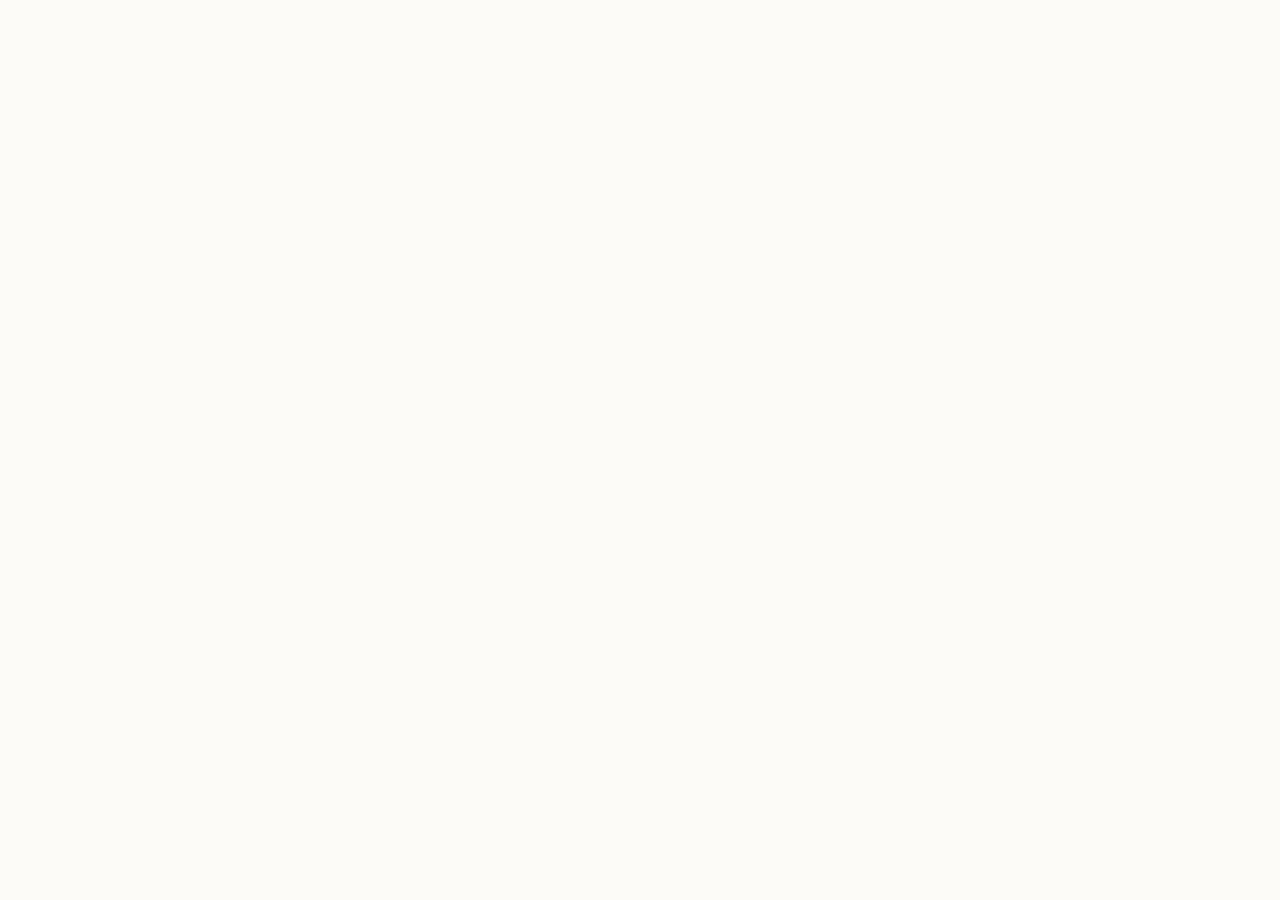
==== commit 99b4dbad: "Add files via upload" ====
--- a/detay.html
+++ b/detay.html
@@ -1,137 +1,140 @@
 <!DOCTYPE html>
 <html lang="tr">
 <head>
-    <!-- Google tag (gtag.js) -->
-<script async src="https://www.googletagmanager.com/gtag/js?id=G-PZ9KLM870X"></script>
-<script>
-  window.dataLayer = window.dataLayer || [];
-  function gtag(){dataLayer.push(arguments);}
-  gtag('js', new Date());
-
-  gtag('config', 'G-PZ9KLM870X');
-</script>
     <meta charset="UTF-8">
     <meta name="viewport" content="width=device-width, initial-scale=1.0">
-    <title>Proje Hikayesi | Affresco Studio</title>
-    <link rel="stylesheet" href="style.css">
+    <title>Proje Detayı | Affresco Studio</title>
+    <link href="https://fonts.googleapis.com/css2?family=Playfair+Display:ital,wght@0,400;0,700;1,400&family=Poppins:wght@300;400;600&display=swap" rel="stylesheet">
+    <style>
+        * { margin: 0; padding: 0; box-sizing: border-box; }
+        body { font-family: 'Poppins', sans-serif; background-color: #fcfbf7; color: #333; }
+        h1, h2, h3 { font-family: 'Playfair Display', serif; }
+
+        /* Şık Yükleme Ekranı */
+        #loader {
+            position: fixed; top: 0; left: 0; width: 100%; height: 100vh;
+            background-color: #1a1a1a; display: flex; justify-content: center; align-items: center;
+            z-index: 9999; transition: opacity 0.8s ease;
+        }
+        .spinner {
+            width: 50px; height: 50px; border: 2px solid rgba(255,255,255,0.1);
+            border-radius: 50%; border-top-color: #8e7f68; animation: spin 1s ease-in-out infinite;
+        }
+        @keyframes spin { to { transform: rotate(360deg); } }
+
+        /* Sayfa İçeriği Alanı */
+        #content { opacity: 0; transition: opacity 1s ease; padding: 40px 10%; }
+
+        /* Geri Dön Butonu (Artık beyaz zeminde siyah duruyor) */
+        .back-btn {
+            display: inline-block; margin-bottom: 30px;
+            color: #333; text-decoration: none; font-size: 1.1rem;
+            font-weight: 600; transition: 0.3s ease;
+        }
+        .back-btn:hover { color: #8e7f68; transform: translateX(-5px); }
+
+        /* Profesyonel Galeri Çerçevesi */
+        .portfolio-container {
+            max-width: 1100px; margin: 0 auto;
+            background: white; padding: 50px;
+            border-radius: 15px; box-shadow: 0 10px 40px rgba(0,0,0,0.05);
+        }
+        
+        .portfolio-container h1 { 
+            text-align: center; font-size: 2.8rem; 
+            margin-bottom: 40px; color: #1a1a1a; 
+        }
+
+        /* Görselin Yırtılmadan/Bozulmadan Sergilendiği Alan */
+        .image-wrapper { 
+            text-align: center; margin-bottom: 50px; 
+        }
+        .image-wrapper img {
+            max-width: 100%; /* Kendi boyutunu aşmasını engeller */
+            max-height: 65vh; /* Ekrana sığdırır */
+            border-radius: 8px; /* Hafif oval köşeler */
+            box-shadow: 0 15px 35px rgba(0,0,0,0.2); /* Şık bir derinlik gölgesi */
+            object-fit: contain; /* RESMİ ASLA KESMEZ VE BOZMAZ */
+        }
+
+        /* Bilgi Kutuları */
+        .info-grid { display: grid; grid-template-columns: 1fr 1fr; gap: 40px; }
+        .info-box h3 { color: #8e7f68; font-size: 1.5rem; margin-bottom: 15px; border-bottom: 1px solid #eee; padding-bottom: 10px; }
+        .info-box p { font-size: 1.05rem; line-height: 1.8; color: #555; }
+
+        /* Mobilde Güzel Durması İçin */
+        @media (max-width: 768px) {
+            .info-grid { grid-template-columns: 1fr; }
+            .portfolio-container { padding: 30px 20px; }
+            #content { padding: 20px 5%; }
+            .portfolio-container h1 { font-size: 2rem; }
+        }
+    </style>
 </head>
 <body>
 
-    <div id="loader">
-        <div class="spinner"></div>
-    </div>
+    <div id="loader"><div class="spinner"></div></div>
 
-    <div id="content" style="opacity: 0;">
-        <nav>
-            <div class="logo" onclick="window.location.href='index.html'" style="cursor: pointer;">AFFRESCO <span>STUDIO</span></div>
-            <ul>
-                <li><a href="index.html#koleksiyon">Koleksiyona Dön</a></li>
-            </ul>
-        </nav>
-
-        <section class="project-detail-section section-padding">
-            <div class="detail-container">
-                <div class="detail-img-box">
-                    <img id="project-img-tag" src="" alt="Proje Görseli">
+    <div id="content">
+        <a href="index.html" class="back-btn">← Koleksiyona Dön</a>
+        
+        <div class="portfolio-container">
+            <h1 id="project-title">Yükleniyor...</h1>
+            
+            <div class="image-wrapper">
+                <img id="project-img-tag" src="" alt="Affresco Studio Duvar Sanatı">
+            </div>
+            
+            <div class="info-grid">
+                <div class="info-box">
+                    <h3>Kullanılan Malzemeler</h3>
+                    <p id="project-materials">Veriler yükleniyor...</p>
                 </div>
-                <div class="detail-info-box">
-                    <h1 id="project-title">Proje Yükleniyor...</h1>
-                    
-                    <div class="info-item">
-                        <h3>Tasarım Hikayesi & Estetik Değeri</h3>
-                        <p id="project-story" style="font-size: 1.1rem; line-height: 1.8; color: #555; font-weight: 300;">-</p>
-                    </div>
-                    
-                    <a href="index.html#koleksiyon" class="btn">Geri Dön</a>
+                <div class="info-box">
+                    <h3>Yapım Aşaması</h3>
+                    <p id="project-process">Veriler yükleniyor...</p>
                 </div>
             </div>
-        </section>
+        </div>
     </div>
 
     <script>
-        // 14 Projenin Hikaye ve Şıklık Odaklı Veri Havuzu
         const projects = {
-            "1": {
-                title: "Klasik Affresco",
-                img: "resimler/duvar1.jpg",
-                story: "Geleneksel İtalyan saraylarının zamansız zarafetinden ilham alan bu çalışma, mekana asil ve dingin bir atmosfer katıyor. Katmanlı el işçiliğiyle dokunan soft yüzey, ışık oyunlarıyla birleşerek yaşam alanında adeta yaşayan bir sanat eseri etkisi yaratıyor."
-            },
-            "2": {
-                title: "Modern Sanat",
-                img: "resimler/duvar2.jpg",
-                story: "Minimalizmin güçlü estetiğini duvarlara taşıyan bu tasarım, sadeliğin içindeki lüksü arayanlar için kurgulandı. Mekanın ışık açısına göre form değiştiren ipeksi dokusu, çağdaş mobilyalarla kusursuz bir uyum yakalayarak rafine bir şıklık sunuyor."
-            },
-            "3": {
-                title: "Antik Doku",
-                img: "resimler/duvar3.jpg",
-                story: "Yüzyılların yaşanmışlık hissini modern mimariyle buluşturan büyüleyici bir hikaye. Derin çatlak efektleri ve özel patina geçişleri, duvara tarihi bir karakter kazandırırken, mekanın genel atmosferine derin bir entelektüel ruh aşılıyor."
-            },
-            "4": {
-                title: "Rölyef ve Sanat",
-                img: "resimler/duvar4.jpg",
-                story: "Işık ve gölgenin duvar yüzeyinde adeta dans ettiği bu yüksek kabartma çalışma, üç boyutlu yapısıyla mekana hacim kazandırıyor. Monotonluğu tamamen kıran bu sanatsal rölyef, modern mimarinin en çarpıcı ve iddialı odak noktalarından birini oluşturuyor."
-            },
-            "5": {
-                title: "Altın Dokunuşlar",
-                img: "resimler/duvar5.jpg",
-                story: "Mat İtalyan sıvanın derinliği ile parıldayan altın varakların kontrastından doğan lüks un senfoni. Gün ışığında farklı, akşam aydınlatmasında farklı parıltılar sunan bu özel tasarım, uygulandığı mekana elit ve göz alıcı bir prestij katıyor."
-            },
-            "6": {
-                title: "Mural Tasarımı",
-                img: "resimler/duvar6.jpg",
-                story: "Duvarı sadece bir sınır olmaktan çıkarıp uçsuz bucaksız bir hikayeye dönüştüren tamamen el yapımı bir mural çalışması. Özgün çizgileri ve derin kompozisyonuyla mekanın ruhunu baştan aşağı değiştirirken, sanatı günlük yaşamın tam kalbine entegre ediyor."
-            },
-            "7": {
-                title: "Doku Harmonisi",
-                img: "resimler/duvar7.jpg",
-                story: "Yoğun tekstürlerin dengeli bir harmoniyle yüzeye işlendiği bu çalışma, dokunma hissi uyandıran özel bir karaktere sahip. Mekandaki ham odun, metal veya mermer gibi doğal elementlerle mükemmel bir kontrast oluşturarak bütünsel bir şıklık yakalıyor."
-            },
-            "8": {
-                title: "Doğal Taş Dokusu",
-                img: "resimler/duvar8.jpg",
-                story: "Doğanın milyonlarca yılda oluşturduğu mermer ve traverten damarlarının mimari bir saygı duruşu niteliğindeki yorumu. Ham taş estetiğinin pürüzsüz bir zarafetle duvara yansıtılması, mekana organik, güçlü ve sarsılmaz bir lüks algısı kazandırıyor."
-            },
-            "9": {
-                title: "Endüstriyel Beton",
-                img: "resimler/duvar9.jpg",
-                story: "Loft kültürünün özgür ve asi ruhunu modern iç mekanlara getiren brüt beton yorumu. Ham görünümünün altındaki ipeksi dokunuş hissiyatı, modern tasarımla endüstriyel estetiğin ne kadar elit bir şekilde birleşebileceğini kanıtlıyor."
-            },
-            "10": {
-                title: "Metalik Yansımalar",
-                img: "resimler/duvar10.jpg",
-                story: "Bakır, bronz ve demir tonlarının zaman içindeki sanatsal oksitlenme hikayesi. Duvara uygulanan metalik yansımalar, mekanın aydınlatmasıyla birleştiğinde dramatik ve büyüleyici bir atmosfer yaratarak modern dekorasyonu zirveye taşıyor."
-            },
-            "11": {
-                title: "Rustik Akdeniz",
-                img: "resimler/duvar11.jpg",
-                story: "Akdeniz sahillerinin, güneşin ısıttığı taş evlerin ve samimi dokuların modern bir stüdyo yorumu. Sıcak ton geçişleri ve kaba sıva estetiği, mekana anında samimi, davetkar ve huzurlu bir Akdeniz esintisi getiriyor."
-            },
-            "12": {
-                title: "Geometrik Rölyef",
-                img: "resimler/duvar12.jpg",
-                story: "Matematiksel formların ve çizgisel düzenin sanatsal bir dışavurumu. Kusursuz simetrisi ve modern mimari çizgileri, özellikle minimalist ve kurumsal mekanlarda vizyoner ve çağ ötesi bir şıklık atmosferi yaratmak için tasarlandı."
-            },
-            "13": {
-                title: "Venedik Sıvası",
-                img: "resimler/duvar13.jpg",
-                story: "Ayna parlaklığındaki pürüzsüz yüzeyiyle lüksün en saf hallerinden biri. Işığı kusursuzca yansıtan bu asil İtalyan klasiği, derin mermer dokusu illüzyonuyla uygulandığı her duvara benzersiz bir saray zarafeti sarıyor."
-            },
-            "14": {
-                title: "Özel Tasarım Mural",
-                img: "resimler/duvar14.jpg",
-                story: "Mekanın mimari kimliği ve mobilya karakteri analiz edilerek tamamen kişiye özel kurgulanmış bir başyapıt. Sanatçının fırçasından çıkan her bir darbe, odanın odak noktasını sanatsal bir galeri lüksüne dönüştürmeyi amaçlıyor."
-            }
+            1: { img: 'resimler/duvar1.jpg', title: 'Klasik Affresco', materials: 'İtalyan sıvası, doğal mineral pigment, mermer tozu.', process: 'Önce yüzey pürüzsüzleştirildi. Ardından 3 kat sıva çekilerek doğal oksitlenme işlemiyle doku kazandırıldı.' },
+            2: { img: 'resimler/duvar2.jpg', title: 'Modern Sanat', materials: 'Brüt beton astarı, akrilik rölyef, mat cila.', process: 'Mala kullanılarak geometrik dokular oluşturuldu. Gölge efektleri için son kat boya tekniği uygulandı.' },
+            3: { img: 'resimler/duvar3.jpg', title: 'Antik Doku', materials: 'Eskitme pudrası, traverten tozu, su bazlı koruyucu.', process: 'Duvara doğal yaşlanma efekti vermek için süngerleme tekniği kullanıldı ve son olarak mat cila atıldı.' },
+            4: { img: 'resimler/duvar4.jpg', title: 'Altın Dokunuş', materials: '24K imitasyon altın varak, özel varak tutkalı, epoksi reçine.', process: 'Zemin koyu renge boyandıktan sonra altın varaklar tek tek işlendi ve üzeri reçine ile mühürlendi.' },
+            5: { img: 'resimler/duvar5.jpg', title: 'Gece ve Altın', materials: 'Mat siyah endüstriyel boya, altın yaldız tozu.', process: 'Siyah zemin üzerine fırça darbeleriyle altın damarlar çekildi, derinlik hissi yaratıldı.' },
+            6: { img: 'resimler/duvar6.jpg', title: 'Doğal Endüstriyel', materials: 'Mikro çimento, doğal yosun efekti boyası.', process: 'Beton dökümü kuruduktan sonra, asidik tepkimelerle duvarda doğal yosunlama ve yıpranma izleri oluşturuldu.' },
+            7: { img: 'resimler/duvar7.jpg', title: 'Oryantal İşleme', materials: 'Özel kesim şablon (stencil), 3D rölyef pastası.', process: 'Şablon duvara sabitlendi, üzerinden kabartma pastası geçildi. Kuruduktan sonra antika patinası uygulandı.' },
+            8: { img: 'resimler/duvar8.jpg', title: 'Heykelimsi Rölyef', materials: 'Şekillendirilebilir heykeltıraş alçısı, fiberglas file.', process: 'Duvarda elle yontularak 3 boyutlu derinlik sağlandı. Aydınlatma ile gölgeler belirginleştirildi.' },
+            9: { img: 'resimler/duvar9.jpg', title: 'Modern Taş Çizgileri', materials: 'Dekoratif taş sıva, lazer terazi.', process: 'Sıva kurumadan önce özel mastar ve lazer yardımıyla simetrik kesik çizgiler oluşturuldu.' },
+            10: { img: 'resimler/duvar10.jpg', title: 'Oksitlenmiş Patina', materials: 'Gerçek bakır ve demir partiküllü boya, asit aktivatörü.', process: 'Tavan yüzeyine metalik boya sürüldü. Özel asit sıkılarak mavi-bronz renkli gerçek paslanma sağlandı.' }
         };
 
         const urlParams = new URLSearchParams(window.location.search);
         const projectId = urlParams.get('id');
+        const project = projects[projectId];
 
-        // Otomatik olarak ana sayfadaki zengin popup deneyimine yönlendir
-        if (projectId && projects[projectId]) {
-            window.location.replace('index.html#proje-' + projectId);
+        if(project) {
+            // ARTIK ARKA PLAN DEĞİL, DİREKT RESİM OLARAK ÇAĞIRIYORUZ (BOZULMA YOK)
+            document.getElementById('project-img-tag').src = project.img;
+            document.getElementById('project-title').innerText = project.title;
+            document.getElementById('project-materials').innerText = project.materials;
+            document.getElementById('project-process').innerText = project.process;
         } else {
-            window.location.replace('index.html#koleksiyon');
+            document.getElementById('project-title').innerText = "Proje Bulunamadı";
         }
+
+        window.onload = function() {
+            setTimeout(() => {
+                document.getElementById('loader').style.opacity = '0';
+                setTimeout(() => {
+                    document.getElementById('loader').style.display = 'none';
+                    document.getElementById('content').style.opacity = '1';
+                }, 800);
+            }, 500);
+        };
     </script>
 </body>
-</html>
+</html>
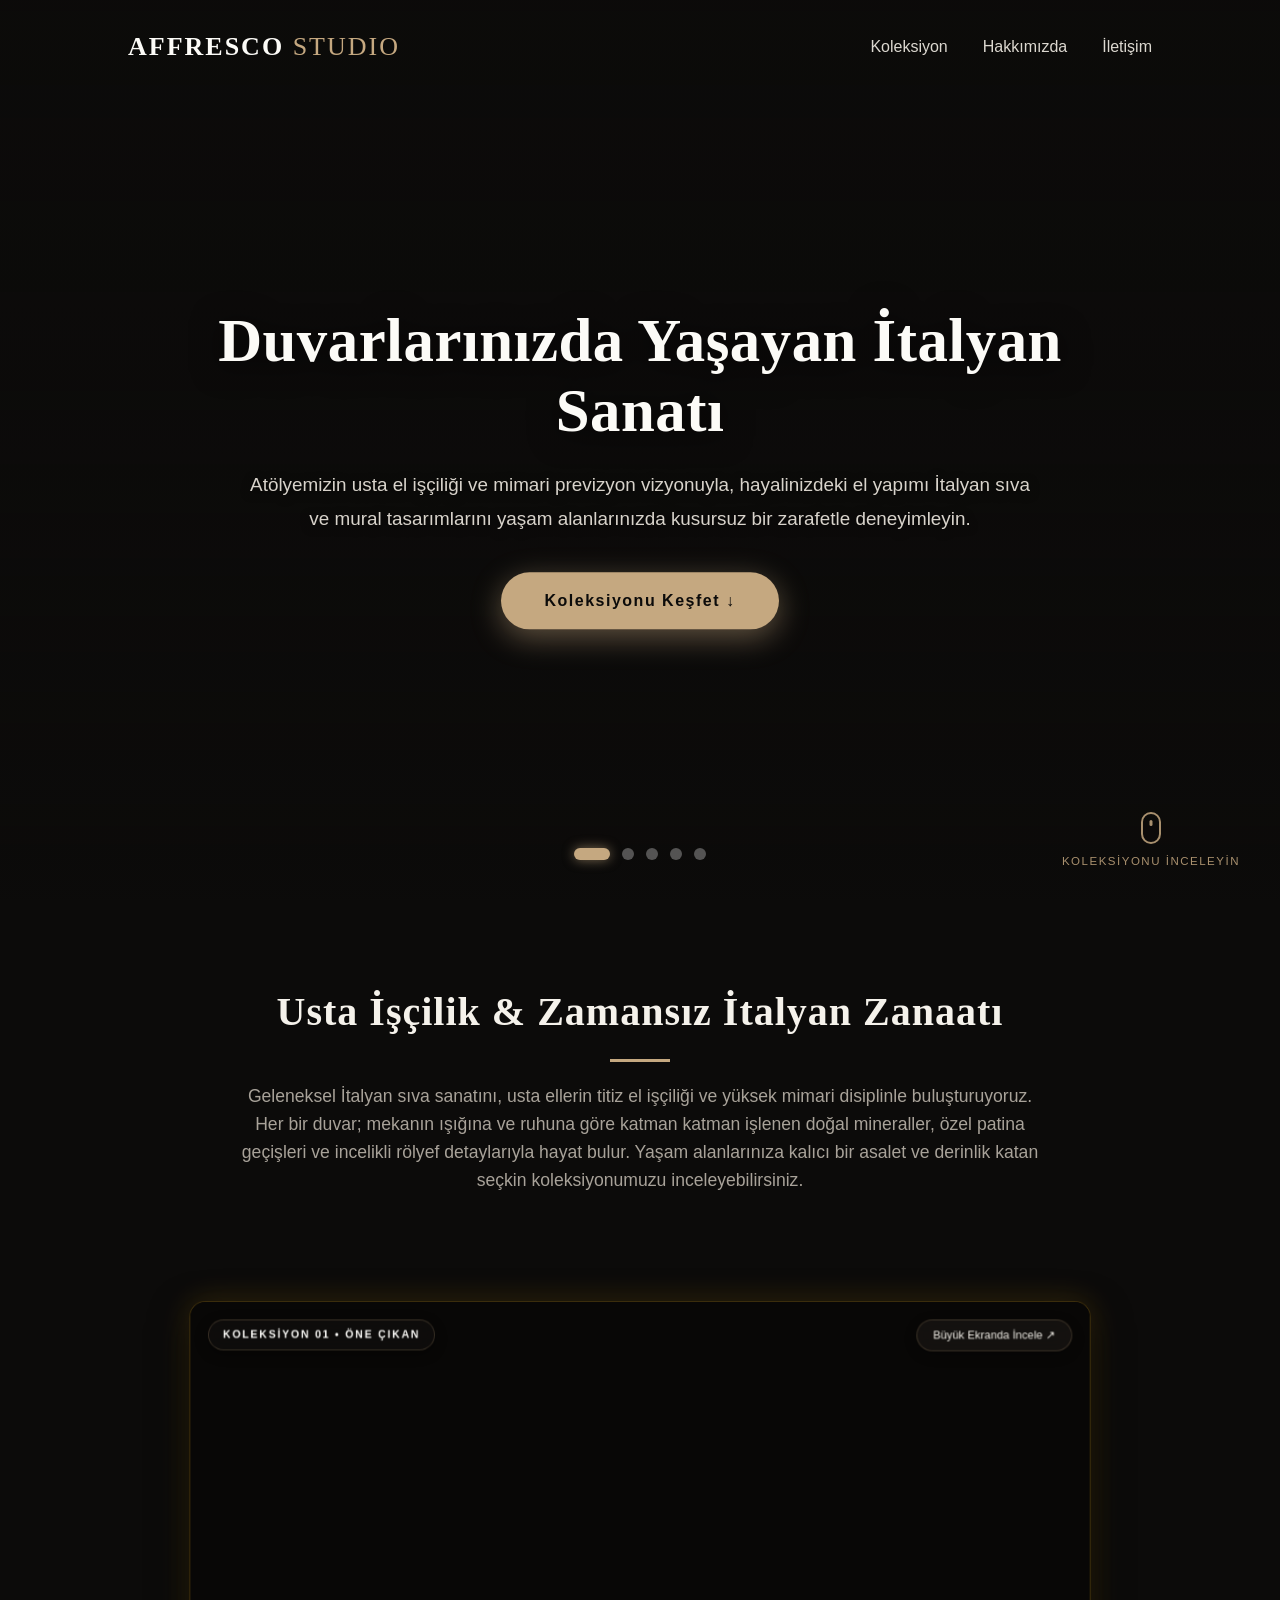
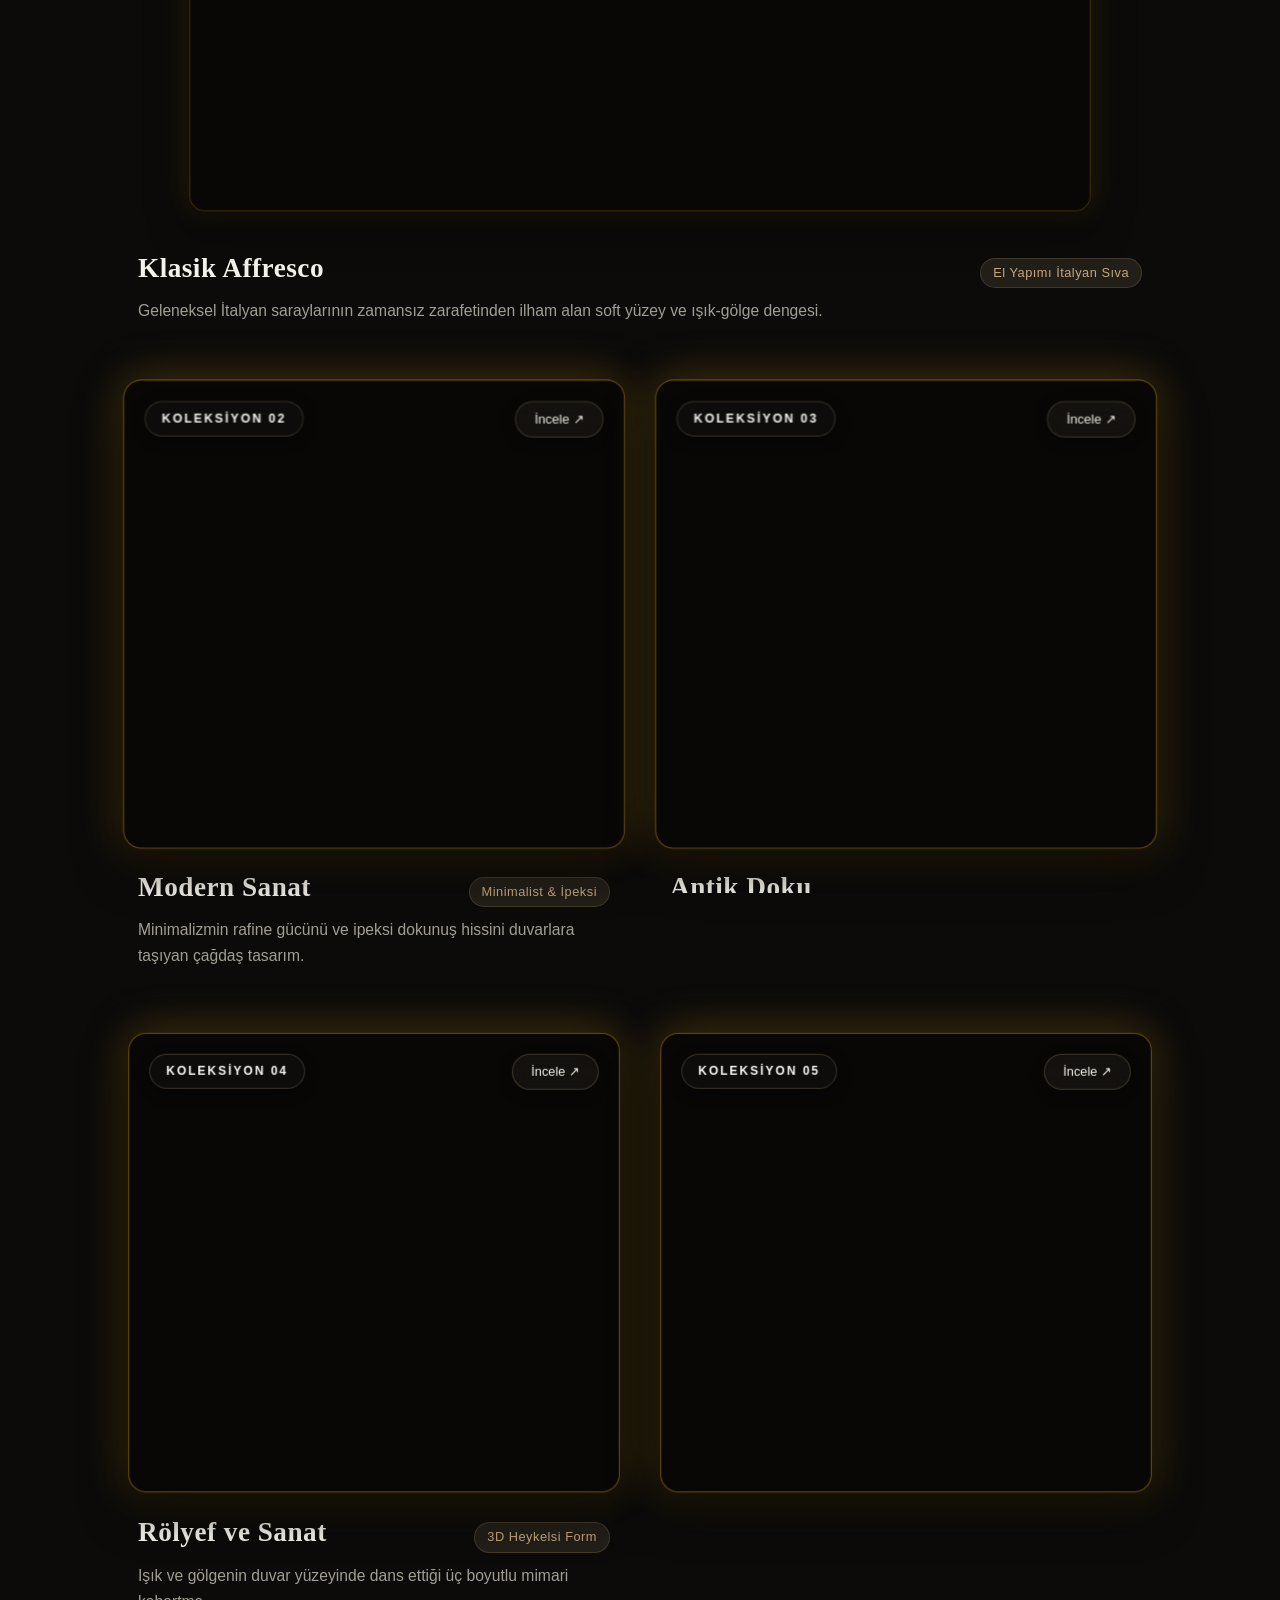
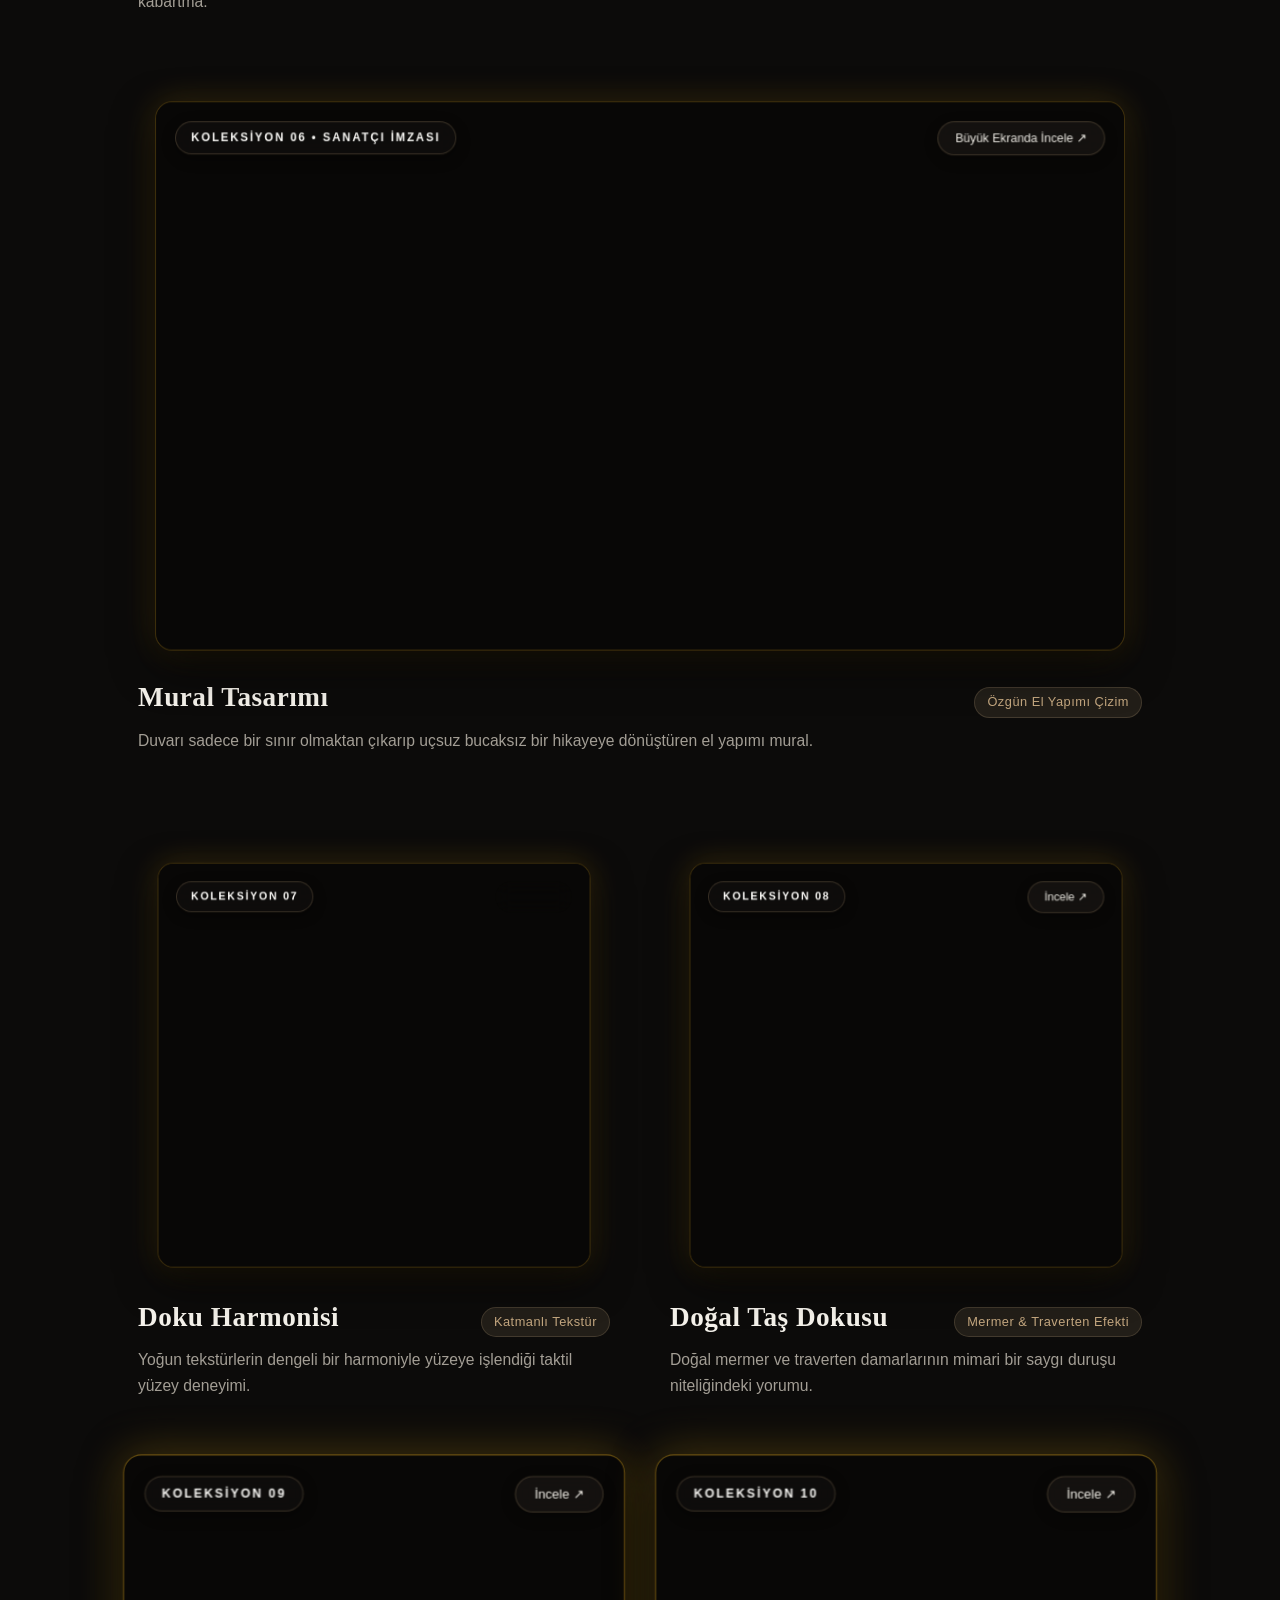
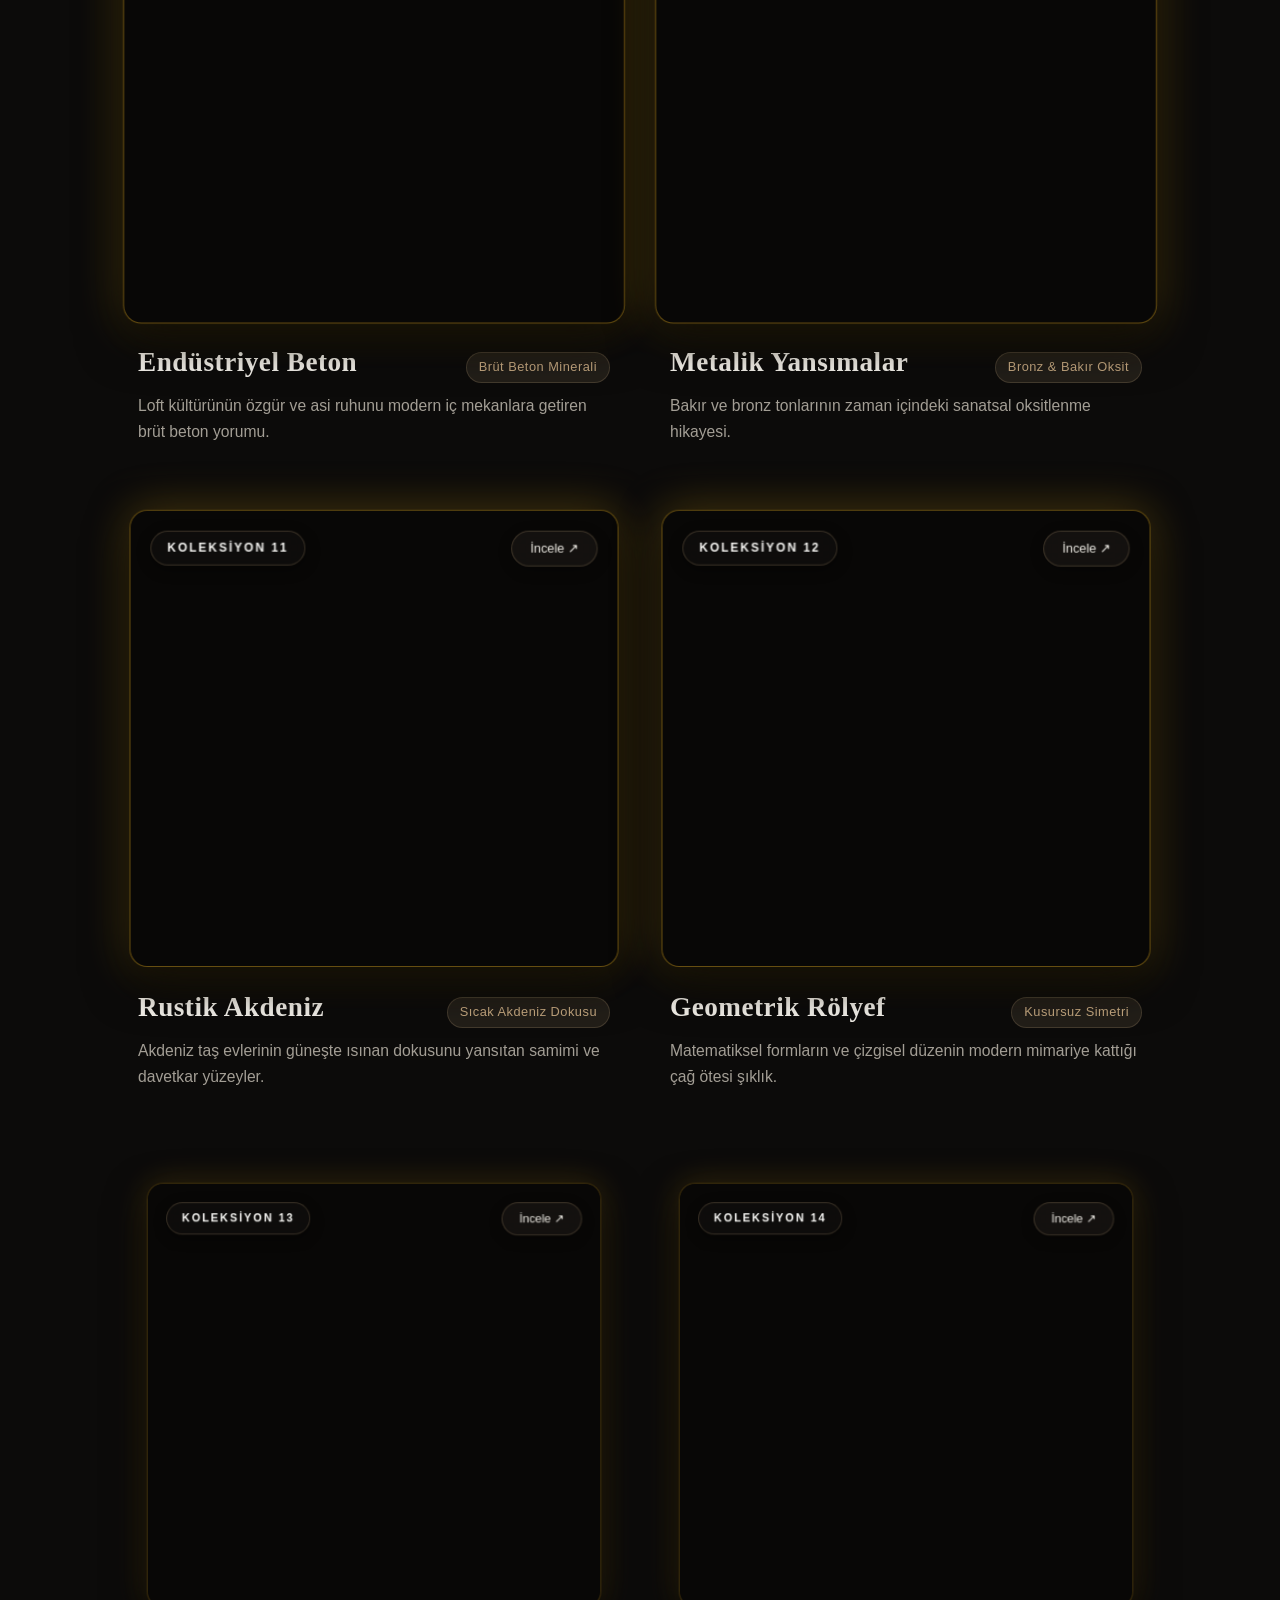
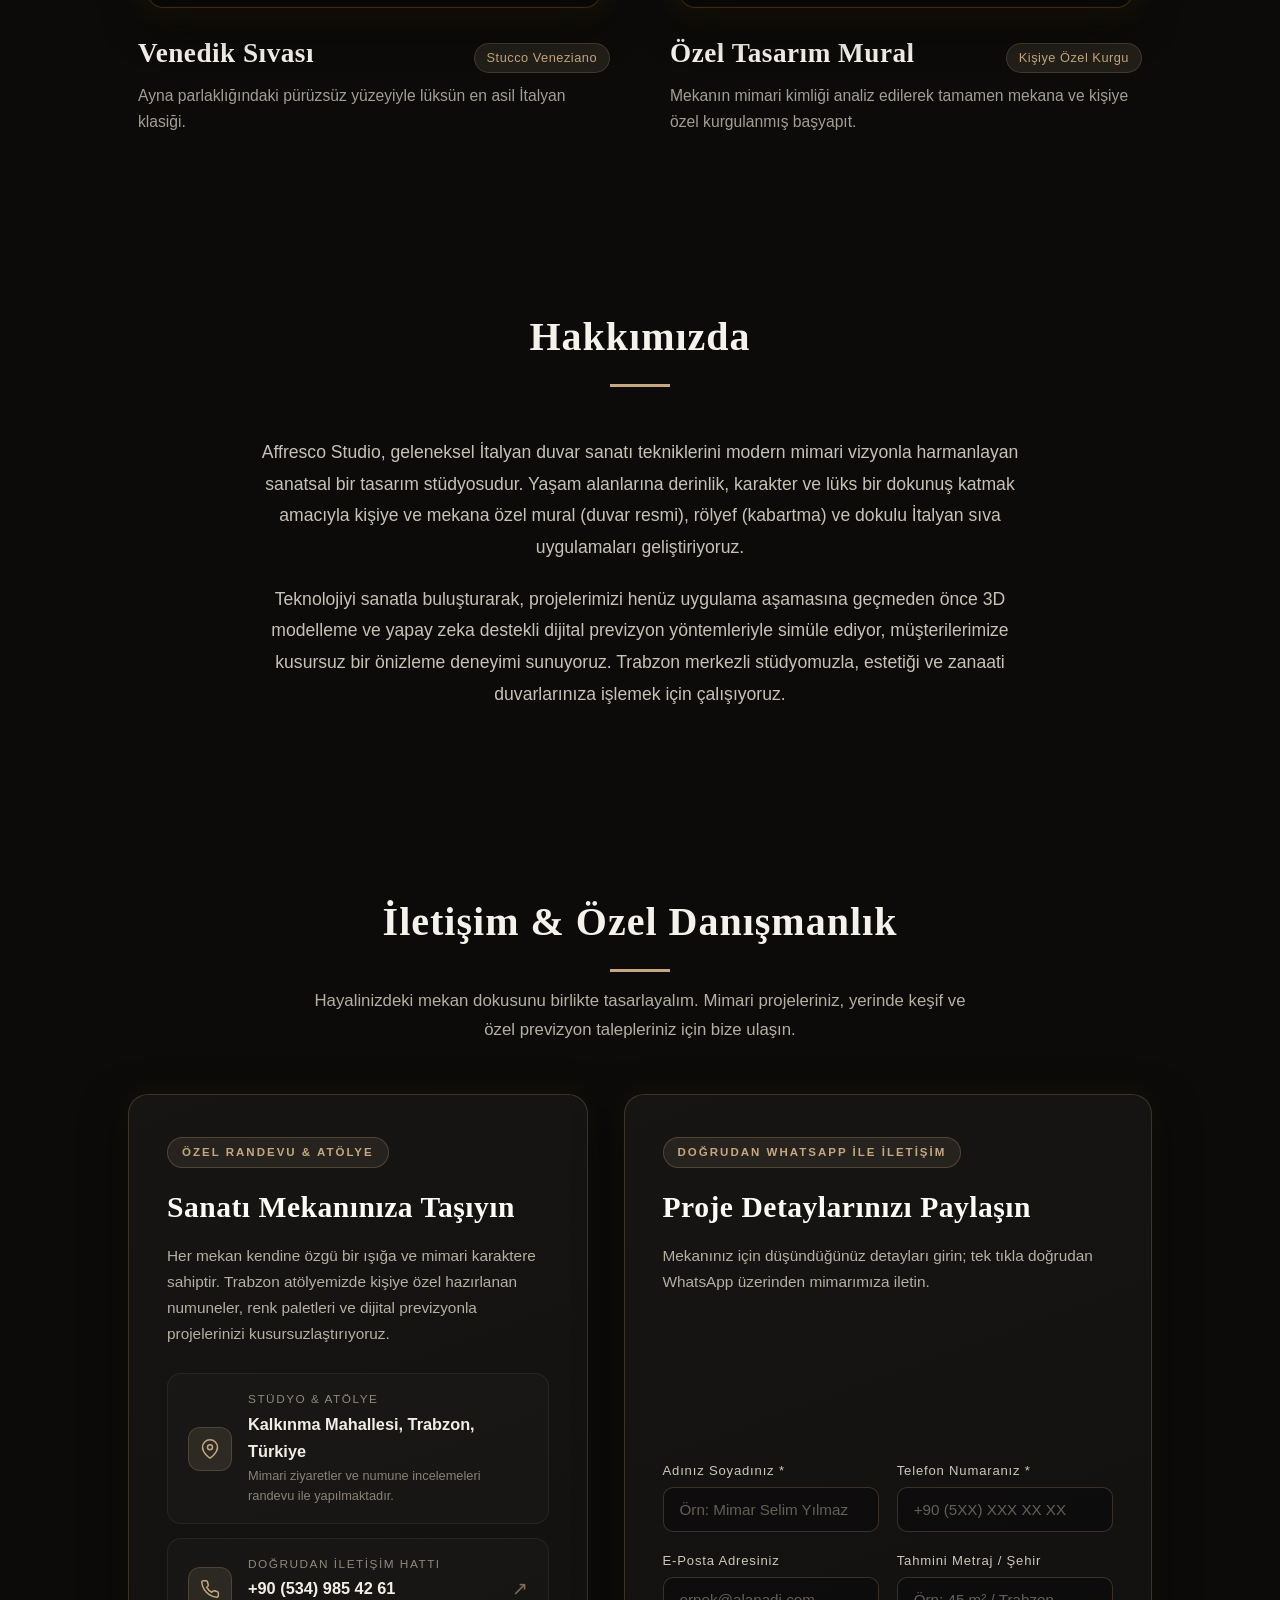
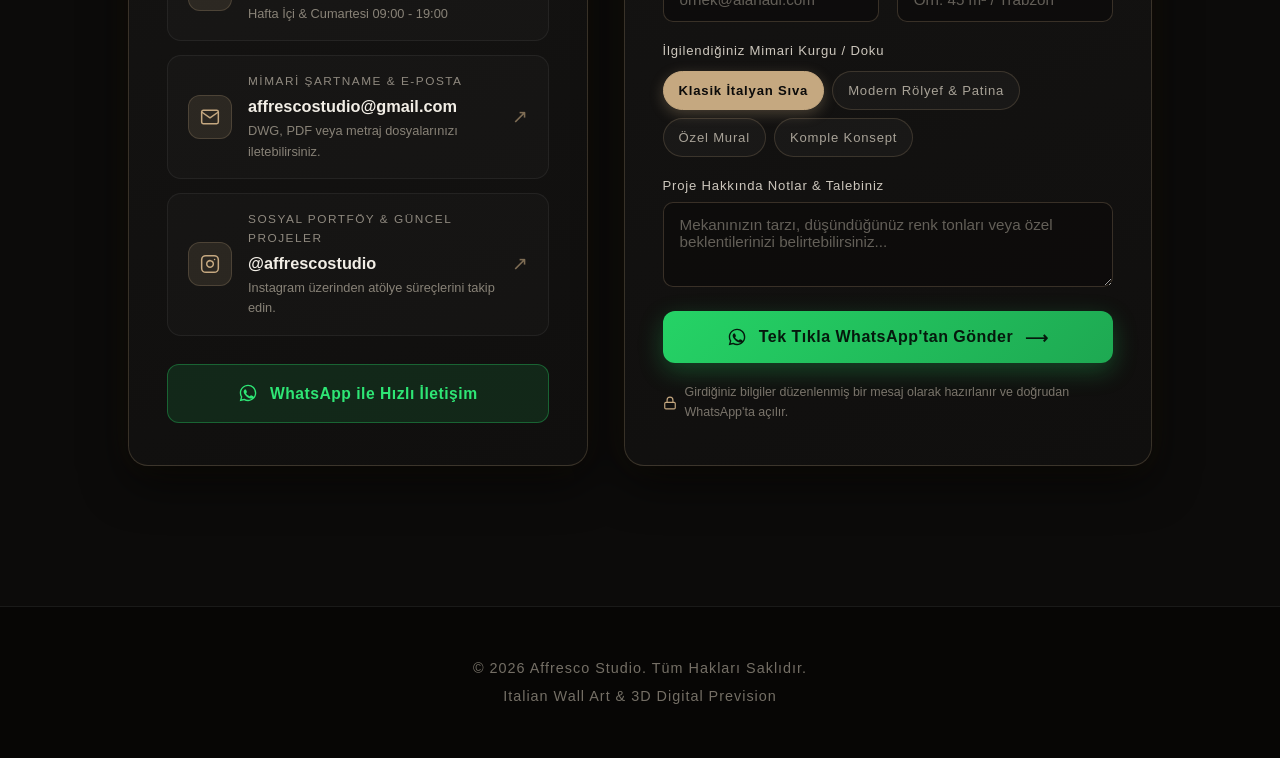
==== commit 1c14d02f: "Add files via upload" ====
--- a/detay.html
+++ b/detay.html
@@ -1,140 +1,137 @@
 <!DOCTYPE html>
 <html lang="tr">
 <head>
+    <!-- Google tag (gtag.js) -->
+<script async src="https://www.googletagmanager.com/gtag/js?id=G-PZ9KLM870X"></script>
+<script>
+  window.dataLayer = window.dataLayer || [];
+  function gtag(){dataLayer.push(arguments);}
+  gtag('js', new Date());
+
+  gtag('config', 'G-PZ9KLM870X');
+</script>
     <meta charset="UTF-8">
     <meta name="viewport" content="width=device-width, initial-scale=1.0">
-    <title>Proje Detayı | Affresco Studio</title>
-    <link href="https://fonts.googleapis.com/css2?family=Playfair+Display:ital,wght@0,400;0,700;1,400&family=Poppins:wght@300;400;600&display=swap" rel="stylesheet">
-    <style>
-        * { margin: 0; padding: 0; box-sizing: border-box; }
-        body { font-family: 'Poppins', sans-serif; background-color: #fcfbf7; color: #333; }
-        h1, h2, h3 { font-family: 'Playfair Display', serif; }
-
-        /* Şık Yükleme Ekranı */
-        #loader {
-            position: fixed; top: 0; left: 0; width: 100%; height: 100vh;
-            background-color: #1a1a1a; display: flex; justify-content: center; align-items: center;
-            z-index: 9999; transition: opacity 0.8s ease;
-        }
-        .spinner {
-            width: 50px; height: 50px; border: 2px solid rgba(255,255,255,0.1);
-            border-radius: 50%; border-top-color: #8e7f68; animation: spin 1s ease-in-out infinite;
-        }
-        @keyframes spin { to { transform: rotate(360deg); } }
-
-        /* Sayfa İçeriği Alanı */
-        #content { opacity: 0; transition: opacity 1s ease; padding: 40px 10%; }
-
-        /* Geri Dön Butonu (Artık beyaz zeminde siyah duruyor) */
-        .back-btn {
-            display: inline-block; margin-bottom: 30px;
-            color: #333; text-decoration: none; font-size: 1.1rem;
-            font-weight: 600; transition: 0.3s ease;
-        }
-        .back-btn:hover { color: #8e7f68; transform: translateX(-5px); }
-
-        /* Profesyonel Galeri Çerçevesi */
-        .portfolio-container {
-            max-width: 1100px; margin: 0 auto;
-            background: white; padding: 50px;
-            border-radius: 15px; box-shadow: 0 10px 40px rgba(0,0,0,0.05);
-        }
-        
-        .portfolio-container h1 { 
-            text-align: center; font-size: 2.8rem; 
-            margin-bottom: 40px; color: #1a1a1a; 
-        }
-
-        /* Görselin Yırtılmadan/Bozulmadan Sergilendiği Alan */
-        .image-wrapper { 
-            text-align: center; margin-bottom: 50px; 
-        }
-        .image-wrapper img {
-            max-width: 100%; /* Kendi boyutunu aşmasını engeller */
-            max-height: 65vh; /* Ekrana sığdırır */
-            border-radius: 8px; /* Hafif oval köşeler */
-            box-shadow: 0 15px 35px rgba(0,0,0,0.2); /* Şık bir derinlik gölgesi */
-            object-fit: contain; /* RESMİ ASLA KESMEZ VE BOZMAZ */
-        }
-
-        /* Bilgi Kutuları */
-        .info-grid { display: grid; grid-template-columns: 1fr 1fr; gap: 40px; }
-        .info-box h3 { color: #8e7f68; font-size: 1.5rem; margin-bottom: 15px; border-bottom: 1px solid #eee; padding-bottom: 10px; }
-        .info-box p { font-size: 1.05rem; line-height: 1.8; color: #555; }
-
-        /* Mobilde Güzel Durması İçin */
-        @media (max-width: 768px) {
-            .info-grid { grid-template-columns: 1fr; }
-            .portfolio-container { padding: 30px 20px; }
-            #content { padding: 20px 5%; }
-            .portfolio-container h1 { font-size: 2rem; }
-        }
-    </style>
+    <title>Proje Hikayesi | Affresco Studio</title>
+    <link rel="stylesheet" href="style.css">
 </head>
 <body>
 
-    <div id="loader"><div class="spinner"></div></div>
+    <div id="loader">
+        <div class="spinner"></div>
+    </div>
 
-    <div id="content">
-        <a href="index.html" class="back-btn">← Koleksiyona Dön</a>
-        
-        <div class="portfolio-container">
-            <h1 id="project-title">Yükleniyor...</h1>
-            
-            <div class="image-wrapper">
-                <img id="project-img-tag" src="" alt="Affresco Studio Duvar Sanatı">
-            </div>
-            
-            <div class="info-grid">
-                <div class="info-box">
-                    <h3>Kullanılan Malzemeler</h3>
-                    <p id="project-materials">Veriler yükleniyor...</p>
+    <div id="content" style="opacity: 0;">
+        <nav>
+            <div class="logo" onclick="window.location.href='index.html'" style="cursor: pointer;">AFFRESCO <span>STUDIO</span></div>
+            <ul>
+                <li><a href="index.html#koleksiyon">Koleksiyona Dön</a></li>
+            </ul>
+        </nav>
+
+        <section class="project-detail-section section-padding">
+            <div class="detail-container">
+                <div class="detail-img-box">
+                    <img id="project-img-tag" src="" alt="Proje Görseli">
                 </div>
-                <div class="info-box">
-                    <h3>Yapım Aşaması</h3>
-                    <p id="project-process">Veriler yükleniyor...</p>
+                <div class="detail-info-box">
+                    <h1 id="project-title">Proje Yükleniyor...</h1>
+                    
+                    <div class="info-item">
+                        <h3>Tasarım Hikayesi & Estetik Değeri</h3>
+                        <p id="project-story" style="font-size: 1.1rem; line-height: 1.8; color: #555; font-weight: 300;">-</p>
+                    </div>
+                    
+                    <a href="index.html#koleksiyon" class="btn">Geri Dön</a>
                 </div>
             </div>
-        </div>
+        </section>
     </div>
 
     <script>
+        // 14 Projenin Hikaye ve Şıklık Odaklı Veri Havuzu
         const projects = {
-            1: { img: 'resimler/duvar1.jpg', title: 'Klasik Affresco', materials: 'İtalyan sıvası, doğal mineral pigment, mermer tozu.', process: 'Önce yüzey pürüzsüzleştirildi. Ardından 3 kat sıva çekilerek doğal oksitlenme işlemiyle doku kazandırıldı.' },
-            2: { img: 'resimler/duvar2.jpg', title: 'Modern Sanat', materials: 'Brüt beton astarı, akrilik rölyef, mat cila.', process: 'Mala kullanılarak geometrik dokular oluşturuldu. Gölge efektleri için son kat boya tekniği uygulandı.' },
-            3: { img: 'resimler/duvar3.jpg', title: 'Antik Doku', materials: 'Eskitme pudrası, traverten tozu, su bazlı koruyucu.', process: 'Duvara doğal yaşlanma efekti vermek için süngerleme tekniği kullanıldı ve son olarak mat cila atıldı.' },
-            4: { img: 'resimler/duvar4.jpg', title: 'Altın Dokunuş', materials: '24K imitasyon altın varak, özel varak tutkalı, epoksi reçine.', process: 'Zemin koyu renge boyandıktan sonra altın varaklar tek tek işlendi ve üzeri reçine ile mühürlendi.' },
-            5: { img: 'resimler/duvar5.jpg', title: 'Gece ve Altın', materials: 'Mat siyah endüstriyel boya, altın yaldız tozu.', process: 'Siyah zemin üzerine fırça darbeleriyle altın damarlar çekildi, derinlik hissi yaratıldı.' },
-            6: { img: 'resimler/duvar6.jpg', title: 'Doğal Endüstriyel', materials: 'Mikro çimento, doğal yosun efekti boyası.', process: 'Beton dökümü kuruduktan sonra, asidik tepkimelerle duvarda doğal yosunlama ve yıpranma izleri oluşturuldu.' },
-            7: { img: 'resimler/duvar7.jpg', title: 'Oryantal İşleme', materials: 'Özel kesim şablon (stencil), 3D rölyef pastası.', process: 'Şablon duvara sabitlendi, üzerinden kabartma pastası geçildi. Kuruduktan sonra antika patinası uygulandı.' },
-            8: { img: 'resimler/duvar8.jpg', title: 'Heykelimsi Rölyef', materials: 'Şekillendirilebilir heykeltıraş alçısı, fiberglas file.', process: 'Duvarda elle yontularak 3 boyutlu derinlik sağlandı. Aydınlatma ile gölgeler belirginleştirildi.' },
-            9: { img: 'resimler/duvar9.jpg', title: 'Modern Taş Çizgileri', materials: 'Dekoratif taş sıva, lazer terazi.', process: 'Sıva kurumadan önce özel mastar ve lazer yardımıyla simetrik kesik çizgiler oluşturuldu.' },
-            10: { img: 'resimler/duvar10.jpg', title: 'Oksitlenmiş Patina', materials: 'Gerçek bakır ve demir partiküllü boya, asit aktivatörü.', process: 'Tavan yüzeyine metalik boya sürüldü. Özel asit sıkılarak mavi-bronz renkli gerçek paslanma sağlandı.' }
+            "1": {
+                title: "Klasik Affresco",
+                img: "resimler/duvar1.jpg",
+                story: "Geleneksel İtalyan saraylarının zamansız zarafetinden ilham alan bu çalışma, mekana asil ve dingin bir atmosfer katıyor. Katmanlı el işçiliğiyle dokunan soft yüzey, ışık oyunlarıyla birleşerek yaşam alanında adeta yaşayan bir sanat eseri etkisi yaratıyor."
+            },
+            "2": {
+                title: "Modern Sanat",
+                img: "resimler/duvar2.jpg",
+                story: "Minimalizmin güçlü estetiğini duvarlara taşıyan bu tasarım, sadeliğin içindeki lüksü arayanlar için kurgulandı. Mekanın ışık açısına göre form değiştiren ipeksi dokusu, çağdaş mobilyalarla kusursuz bir uyum yakalayarak rafine bir şıklık sunuyor."
+            },
+            "3": {
+                title: "Antik Doku",
+                img: "resimler/duvar3.jpg",
+                story: "Yüzyılların yaşanmışlık hissini modern mimariyle buluşturan büyüleyici bir hikaye. Derin çatlak efektleri ve özel patina geçişleri, duvara tarihi bir karakter kazandırırken, mekanın genel atmosferine derin bir entelektüel ruh aşılıyor."
+            },
+            "4": {
+                title: "Rölyef ve Sanat",
+                img: "resimler/duvar4.jpg",
+                story: "Işık ve gölgenin duvar yüzeyinde adeta dans ettiği bu yüksek kabartma çalışma, üç boyutlu yapısıyla mekana hacim kazandırıyor. Monotonluğu tamamen kıran bu sanatsal rölyef, modern mimarinin en çarpıcı ve iddialı odak noktalarından birini oluşturuyor."
+            },
+            "5": {
+                title: "Altın Dokunuşlar",
+                img: "resimler/duvar5.jpg",
+                story: "Mat İtalyan sıvanın derinliği ile parıldayan altın varakların kontrastından doğan lüks un senfoni. Gün ışığında farklı, akşam aydınlatmasında farklı parıltılar sunan bu özel tasarım, uygulandığı mekana elit ve göz alıcı bir prestij katıyor."
+            },
+            "6": {
+                title: "Mural Tasarımı",
+                img: "resimler/duvar6.jpg",
+                story: "Duvarı sadece bir sınır olmaktan çıkarıp uçsuz bucaksız bir hikayeye dönüştüren tamamen el yapımı bir mural çalışması. Özgün çizgileri ve derin kompozisyonuyla mekanın ruhunu baştan aşağı değiştirirken, sanatı günlük yaşamın tam kalbine entegre ediyor."
+            },
+            "7": {
+                title: "Doku Harmonisi",
+                img: "resimler/duvar7.jpg",
+                story: "Yoğun tekstürlerin dengeli bir harmoniyle yüzeye işlendiği bu çalışma, dokunma hissi uyandıran özel bir karaktere sahip. Mekandaki ham odun, metal veya mermer gibi doğal elementlerle mükemmel bir kontrast oluşturarak bütünsel bir şıklık yakalıyor."
+            },
+            "8": {
+                title: "Doğal Taş Dokusu",
+                img: "resimler/duvar8.jpg",
+                story: "Doğanın milyonlarca yılda oluşturduğu mermer ve traverten damarlarının mimari bir saygı duruşu niteliğindeki yorumu. Ham taş estetiğinin pürüzsüz bir zarafetle duvara yansıtılması, mekana organik, güçlü ve sarsılmaz bir lüks algısı kazandırıyor."
+            },
+            "9": {
+                title: "Endüstriyel Beton",
+                img: "resimler/duvar9.jpg",
+                story: "Loft kültürünün özgür ve asi ruhunu modern iç mekanlara getiren brüt beton yorumu. Ham görünümünün altındaki ipeksi dokunuş hissiyatı, modern tasarımla endüstriyel estetiğin ne kadar elit bir şekilde birleşebileceğini kanıtlıyor."
+            },
+            "10": {
+                title: "Metalik Yansımalar",
+                img: "resimler/duvar10.jpg",
+                story: "Bakır, bronz ve demir tonlarının zaman içindeki sanatsal oksitlenme hikayesi. Duvara uygulanan metalik yansımalar, mekanın aydınlatmasıyla birleştiğinde dramatik ve büyüleyici bir atmosfer yaratarak modern dekorasyonu zirveye taşıyor."
+            },
+            "11": {
+                title: "Rustik Akdeniz",
+                img: "resimler/duvar11.jpg",
+                story: "Akdeniz sahillerinin, güneşin ısıttığı taş evlerin ve samimi dokuların modern bir stüdyo yorumu. Sıcak ton geçişleri ve kaba sıva estetiği, mekana anında samimi, davetkar ve huzurlu bir Akdeniz esintisi getiriyor."
+            },
+            "12": {
+                title: "Geometrik Rölyef",
+                img: "resimler/duvar12.jpg",
+                story: "Matematiksel formların ve çizgisel düzenin sanatsal bir dışavurumu. Kusursuz simetrisi ve modern mimari çizgileri, özellikle minimalist ve kurumsal mekanlarda vizyoner ve çağ ötesi bir şıklık atmosferi yaratmak için tasarlandı."
+            },
+            "13": {
+                title: "Venedik Sıvası",
+                img: "resimler/duvar13.jpg",
+                story: "Ayna parlaklığındaki pürüzsüz yüzeyiyle lüksün en saf hallerinden biri. Işığı kusursuzca yansıtan bu asil İtalyan klasiği, derin mermer dokusu illüzyonuyla uygulandığı her duvara benzersiz bir saray zarafeti sarıyor."
+            },
+            "14": {
+                title: "Özel Tasarım Mural",
+                img: "resimler/duvar14.jpg",
+                story: "Mekanın mimari kimliği ve mobilya karakteri analiz edilerek tamamen kişiye özel kurgulanmış bir başyapıt. Sanatçının fırçasından çıkan her bir darbe, odanın odak noktasını sanatsal bir galeri lüksüne dönüştürmeyi amaçlıyor."
+            }
         };
 
         const urlParams = new URLSearchParams(window.location.search);
         const projectId = urlParams.get('id');
-        const project = projects[projectId];
 
-        if(project) {
-            // ARTIK ARKA PLAN DEĞİL, DİREKT RESİM OLARAK ÇAĞIRIYORUZ (BOZULMA YOK)
-            document.getElementById('project-img-tag').src = project.img;
-            document.getElementById('project-title').innerText = project.title;
-            document.getElementById('project-materials').innerText = project.materials;
-            document.getElementById('project-process').innerText = project.process;
+        // Otomatik olarak ana sayfadaki zengin popup deneyimine yönlendir
+        if (projectId && projects[projectId]) {
+            window.location.replace('index.html#proje-' + projectId);
         } else {
-            document.getElementById('project-title').innerText = "Proje Bulunamadı";
+            window.location.replace('index.html#koleksiyon');
         }
-
-        window.onload = function() {
-            setTimeout(() => {
-                document.getElementById('loader').style.opacity = '0';
-                setTimeout(() => {
-                    document.getElementById('loader').style.display = 'none';
-                    document.getElementById('content').style.opacity = '1';
-                }, 800);
-            }, 500);
-        };
     </script>
 </body>
-</html>+</html>
--- a/style.css
+++ b/style.css
@@ -0,0 +1,1581 @@
+/* Temel Ayarlar ve Yumuşak Kaydırma (Smooth Scroll) */
+html {
+    scroll-behavior: smooth;
+}
+
+* {
+    margin: 0;
+    padding: 0;
+    box-sizing: border-box;
+}
+
+body {
+    font-family: 'Poppins', sans-serif;
+    background-color: #0c0b0a;
+    color: #e5e0d8;
+    line-height: 1.6;
+}
+
+h1, h2, h3, .logo {
+    font-family: 'Playfair Display', serif;
+}
+
+/* Linkleri Düzeltme (Mavi Renk İptali) */
+a {
+    text-decoration: none;
+    color: #dcd8d0;
+    transition: all 0.3s ease;
+}
+
+/* Navigasyon - Şeffaf Başlangıç, Kaydırınca Beliren Lüks Çerçeve */
+nav {
+    display: flex;
+    justify-content: space-between;
+    align-items: center;
+    padding: 26px 10%;
+    background: transparent;
+    position: fixed;
+    top: 0;
+    left: 0;
+    width: 100%;
+    z-index: 1000;
+    box-shadow: none;
+    border-bottom: 1px solid transparent;
+    backdrop-filter: none;
+    -webkit-backdrop-filter: none;
+    transition: background 0.4s cubic-bezier(0.16, 1, 0.3, 1),
+                border-color 0.4s ease,
+                box-shadow 0.4s ease,
+                padding 0.3s ease,
+                backdrop-filter 0.4s ease;
+}
+
+/* Sayfa Aşağı Kaydırıldığında Beliren Çerçeve */
+nav.scrolled {
+    background: rgba(12, 11, 10, 0.94);
+    border-bottom: 1px solid rgba(197, 168, 128, 0.22);
+    box-shadow: 0 4px 25px rgba(0, 0, 0, 0.5);
+    backdrop-filter: blur(14px);
+    -webkit-backdrop-filter: blur(14px);
+    padding: 16px 10%;
+}
+
+.logo {
+    font-size: 26px;
+    font-weight: bold;
+    letter-spacing: 2px;
+    color: #fcfbf7;
+}
+
+.logo span {
+    font-weight: 300;
+    color: #c5a880;
+}
+
+nav ul {
+    display: flex;
+    list-style: none;
+}
+
+nav ul li {
+    margin-left: 35px;
+}
+
+nav ul li a {
+    font-weight: 500;
+    color: #dcd8d0;
+    position: relative;
+}
+
+/* Linklerin Altını Çizme Efekti */
+nav ul li a::after {
+    content: '';
+    position: absolute;
+    width: 0;
+    height: 2px;
+    bottom: -5px;
+    left: 0;
+    background-color: #c5a880;
+    transition: width 0.3s ease;
+}
+
+nav ul li a:hover::after {
+    width: 100%;
+}
+
+nav ul li a:hover {
+    color: #c5a880;
+}
+
+/* --- HERO SLIDER & ETKİLEŞİMLİ GÖRSEL VİTRİNİ --- */
+.hero-slider-section {
+    position: relative;
+    height: 100vh;
+    min-height: 650px;
+    width: 100%;
+    overflow: hidden;
+    user-select: none;
+    cursor: grab;
+    background-color: #0c0b0a;
+}
+
+.hero-slider-section.is-dragging {
+    cursor: grabbing;
+}
+
+.hero-slider-container {
+    position: relative;
+    width: 100%;
+    height: 100%;
+}
+
+.hero-slider-track {
+    position: absolute;
+    top: 0;
+    left: 0;
+    width: 100%;
+    height: 100%;
+    display: flex;
+    transition: transform 0.65s cubic-bezier(0.16, 1, 0.3, 1);
+    will-change: transform;
+}
+
+.hero-slide {
+    flex: 0 0 100%;
+    width: 100%;
+    height: 100%;
+    background-size: cover;
+    background-position: center;
+    position: relative;
+    transform: scale(1);
+    transition: transform 7s ease-out;
+}
+
+.hero-slide.active {
+    transform: scale(1.04);
+}
+
+/* Karartma ve Lüks Degradeler */
+.hero-slide-overlay {
+    position: absolute;
+    top: 0;
+    left: 0;
+    width: 100%;
+    height: 100%;
+    background: linear-gradient(
+        to bottom,
+        rgba(12, 11, 10, 0.65) 0%,
+        rgba(12, 11, 10, 0.45) 45%,
+        rgba(12, 11, 10, 0.90) 100%
+    );
+}
+
+/* Ortalanmış Zengin İçerik */
+.hero-content-wrapper {
+    position: absolute;
+    top: 52%;
+    left: 50%;
+    transform: translate(-50%, -50%);
+    text-align: center;
+    color: #fcfbf7;
+    width: 90%;
+    max-width: 920px;
+    z-index: 10;
+    pointer-events: none;
+}
+
+.hero-content-wrapper * {
+    pointer-events: auto;
+}
+
+.hero-badge {
+    display: inline-block;
+    font-size: 0.78rem;
+    letter-spacing: 3px;
+    font-weight: 600;
+    color: #c5a880;
+    background: rgba(12, 11, 10, 0.8);
+    border: 1px solid rgba(197, 168, 128, 0.3);
+    padding: 7px 20px;
+    border-radius: 30px;
+    margin-bottom: 24px;
+    text-transform: uppercase;
+    backdrop-filter: blur(8px);
+    box-shadow: 0 4px 20px rgba(0, 0, 0, 0.4);
+}
+
+.hero-title {
+    font-family: 'Playfair Display', serif;
+    font-size: 3.8rem;
+    font-weight: 700;
+    line-height: 1.15;
+    margin-bottom: 22px;
+    color: #fcfbf7;
+    text-shadow: 0 4px 30px rgba(0, 0, 0, 0.8);
+    letter-spacing: 0.5px;
+}
+
+.hero-description {
+    font-size: 1.18rem;
+    line-height: 1.8;
+    color: #d8d3cb;
+    font-weight: 300;
+    max-width: 780px;
+    margin: 0 auto 36px auto;
+    text-shadow: 0 2px 10px rgba(0, 0, 0, 0.7);
+}
+
+.hero-cta-box {
+    display: flex;
+    justify-content: center;
+    align-items: center;
+    gap: 15px;
+}
+
+.btn-hero {
+    padding: 16px 44px;
+    font-size: 1rem;
+    letter-spacing: 1.5px;
+    font-weight: 600;
+    background: #c5a880;
+    color: #0c0b0a;
+    border-radius: 50px;
+    box-shadow: 0 8px 30px rgba(197, 168, 128, 0.45);
+    transition: all 0.35s ease;
+    text-decoration: none;
+    display: inline-block;
+}
+
+.btn-hero:hover {
+    background: #dfc298;
+    color: #0c0b0a;
+    transform: translateY(-4px);
+    box-shadow: 0 14px 40px rgba(197, 168, 128, 0.6);
+}
+
+/* Slider Gezinme Okları */
+.hero-nav-arrow {
+    position: absolute;
+    top: 50%;
+    transform: translateY(-50%);
+    width: 50px;
+    height: 50px;
+    border-radius: 50%;
+    background: rgba(18, 16, 15, 0.65);
+    border: 1px solid rgba(197, 168, 128, 0.25);
+    color: #fcfbf7;
+    font-size: 28px;
+    cursor: pointer;
+    display: flex;
+    align-items: center;
+    justify-content: center;
+    z-index: 15;
+    backdrop-filter: blur(8px);
+    transition: all 0.3s ease;
+}
+
+.hero-nav-arrow:hover {
+    background: #c5a880;
+    color: #0c0b0a;
+    border-color: #c5a880;
+    transform: translateY(-50%) scale(1.12);
+}
+
+.hero-arrow-prev {
+    left: 30px;
+}
+
+.hero-arrow-next {
+    right: 30px;
+}
+
+/* Slider Noktaları (Dots) */
+.hero-dots {
+    position: absolute;
+    bottom: 40px;
+    left: 50%;
+    transform: translateX(-50%);
+    display: flex;
+    gap: 12px;
+    z-index: 15;
+    align-items: center;
+}
+
+.hero-dot {
+    width: 12px;
+    height: 12px;
+    border-radius: 50%;
+    background: rgba(255, 255, 255, 0.3);
+    border: none;
+    cursor: pointer;
+    transition: all 0.35s ease;
+    padding: 0;
+}
+
+.hero-dot.active {
+    width: 36px;
+    border-radius: 12px;
+    background: #c5a880;
+    box-shadow: 0 0 12px rgba(197, 168, 128, 0.6);
+}
+
+/* Aşağı Kaydır İkonu */
+.hero-scroll-indicator {
+    position: absolute;
+    bottom: 30px;
+    right: 40px;
+    display: flex;
+    flex-direction: column;
+    align-items: center;
+    gap: 8px;
+    color: #c5a880;
+    text-decoration: none;
+    z-index: 15;
+    opacity: 0.85;
+    transition: opacity 0.3s ease;
+}
+
+.hero-scroll-indicator:hover {
+    opacity: 1;
+}
+
+.scroll-mouse {
+    width: 20px;
+    height: 32px;
+    border: 2px solid #c5a880;
+    border-radius: 12px;
+    position: relative;
+}
+
+.scroll-wheel {
+    position: absolute;
+    top: 6px;
+    left: 50%;
+    transform: translateX(-50%);
+    width: 3px;
+    height: 6px;
+    background: #c5a880;
+    border-radius: 2px;
+    animation: scrollWheel 1.8s infinite ease-in-out;
+}
+
+@keyframes scrollWheel {
+    0% { opacity: 1; transform: translate(-50%, 0); }
+    50% { opacity: 0.4; transform: translate(-50%, 10px); }
+    100% { opacity: 0; transform: translate(-50%, 14px); }
+}
+
+.scroll-text {
+    font-size: 0.72rem;
+    letter-spacing: 1.5px;
+    text-transform: uppercase;
+    font-weight: 500;
+}
+
+@media (max-width: 900px) {
+    .hero-title {
+        font-size: 2.5rem;
+    }
+    .hero-description {
+        font-size: 1rem;
+    }
+    .hero-scroll-indicator {
+        display: none;
+    }
+    .hero-arrow-prev {
+        left: 15px;
+    }
+    .hero-arrow-next {
+        right: 15px;
+    }
+}
+
+/* Ortak Bölüm Ayarları */
+.section-padding {
+    padding: 80px 10%;
+}
+
+.section-title {
+    text-align: center;
+    margin-bottom: 50px;
+}
+
+.section-title h2 {
+    font-size: 2.5rem;
+    color: #f5f2eb;
+    letter-spacing: 1px;
+}
+
+.line {
+    width: 60px;
+    height: 3px;
+    background: #c5a880;
+    margin: 15px auto;
+}
+
+/* --- SCROLL-DRIVEN SHOWCASE (KAYDIKÇA BÜYÜYEN SERGİ SUNUMU) --- */
+.showcase-grid {
+    display: grid;
+    grid-template-columns: repeat(2, 1fr);
+    gap: 50px 40px;
+    max-width: 1240px;
+    margin: 0 auto;
+}
+
+.showcase-card {
+    cursor: pointer;
+    position: relative;
+}
+
+/* Tam Genişlik Başyapıt (Spotlight Panorama) */
+.showcase-card.showcase-featured {
+    grid-column: 1 / -1;
+}
+
+.showcase-media-wrap {
+    position: relative;
+    border-radius: 18px;
+    overflow: hidden;
+    height: 460px;
+    background-color: #080706; /* Derin siyah zemin, asla beyaz pus oluşturmaz */
+    box-shadow: 0 16px 45px rgba(0, 0, 0, 0.7),
+                0 0 35px rgba(218, 165, 32, 0.24);
+    border: 1px solid rgba(218, 165, 32, 0.28);
+    transform: scale(0.90);
+    will-change: transform;
+    transition: transform 0.35s cubic-bezier(0.16, 1, 0.3, 1), 
+                box-shadow 0.4s ease, 
+                border-color 0.4s ease;
+}
+
+/* Siyah Sis (Gölgeden Belirme Perdesi) */
+.showcase-media-wrap::after {
+    content: '';
+    position: absolute;
+    top: 0;
+    left: 0;
+    width: 100%;
+    height: 100%;
+    background: radial-gradient(circle at center, rgba(8, 7, 6, 0.45) 0%, rgba(8, 7, 6, 0.95) 100%);
+    opacity: var(--dark-fog, 0.82);
+    pointer-events: none;
+    transition: opacity 0.3s ease;
+    z-index: 2;
+}
+
+.showcase-featured .showcase-media-wrap {
+    height: 580px;
+}
+
+/* Ekranda merkeze yaklaştıkça aktif olan lüks altın odak ışıltısı */
+.showcase-card.is-focused .showcase-media-wrap {
+    box-shadow: 0 18px 45px rgba(0, 0, 0, 0.7),
+                0 0 45px rgba(218, 165, 32, 0.35);
+    border-color: rgba(218, 165, 32, 0.45);
+}
+
+.showcase-card:hover .showcase-media-wrap {
+    box-shadow: 0 20px 48px rgba(0, 0, 0, 0.75),
+                0 0 55px rgba(218, 165, 32, 0.45);
+    border-color: rgba(218, 165, 32, 0.65);
+}
+
+.showcase-card:hover .showcase-media-wrap::after {
+    opacity: 0 !important;
+}
+
+.showcase-card:hover .showcase-img {
+    filter: brightness(1.05) !important;
+}
+
+/* Sol Üst: Eser Numarası & Başlık Rozeti */
+.showcase-badge-pill {
+    position: absolute;
+    top: 20px;
+    left: 20px;
+    background: rgba(15, 14, 13, 0.88);
+    color: #fdfcf9;
+    backdrop-filter: blur(10px);
+    -webkit-backdrop-filter: blur(10px);
+    padding: 7px 16px;
+    border-radius: 30px;
+    font-size: 0.75rem;
+    letter-spacing: 2px;
+    font-weight: 600;
+    text-transform: uppercase;
+    z-index: 3;
+    border: 1px solid rgba(197, 168, 128, 0.25);
+    box-shadow: 0 4px 15px rgba(0, 0, 0, 0.4);
+}
+
+/* Sağ Üst: Büyük Ekranda İncele Rozeti */
+.showcase-action-pill {
+    position: absolute;
+    top: 20px;
+    right: 20px;
+    background: rgba(22, 20, 18, 0.88);
+    color: #f5f2eb;
+    backdrop-filter: blur(10px);
+    -webkit-backdrop-filter: blur(10px);
+    padding: 7px 18px;
+    border-radius: 30px;
+    font-size: 0.8rem;
+    font-weight: 500;
+    z-index: 3;
+    display: inline-flex;
+    align-items: center;
+    gap: 6px;
+    border: 1px solid rgba(197, 168, 128, 0.25);
+    box-shadow: 0 4px 15px rgba(0, 0, 0, 0.3);
+    transition: all 0.3s cubic-bezier(0.16, 1, 0.3, 1);
+}
+
+.showcase-card:hover .showcase-action-pill {
+    background: #c5a880;
+    color: #0c0b0a;
+    border-color: #c5a880;
+    transform: translateY(-2px);
+    box-shadow: 0 8px 24px rgba(197, 168, 128, 0.4);
+}
+
+/* Alt Bilgi & Tipografi Alanı */
+.showcase-meta {
+    padding: 22px 10px 10px 10px;
+}
+
+.showcase-title-row {
+    display: flex;
+    justify-content: space-between;
+    align-items: baseline;
+    margin-bottom: 8px;
+    flex-wrap: wrap;
+    gap: 12px;
+}
+
+.showcase-title-row h3 {
+    font-family: 'Playfair Display', serif;
+    font-size: 1.7rem;
+    color: #f5f2eb;
+    letter-spacing: 0.5px;
+    transition: color 0.3s ease;
+}
+
+.showcase-card:hover .showcase-title-row h3 {
+    color: #c5a880;
+}
+
+.showcase-tech-tag {
+    font-size: 0.8rem;
+    color: #c5a880;
+    font-weight: 500;
+    letter-spacing: 0.5px;
+    background: rgba(197, 168, 128, 0.12);
+    border: 1px solid rgba(197, 168, 128, 0.2);
+    padding: 4px 12px;
+    border-radius: 20px;
+}
+
+.showcase-meta p {
+    font-size: 0.98rem;
+    color: #a39e95;
+    line-height: 1.65;
+    font-weight: 300;
+}
+
+/* Geriye Dönük Eski Grid Desteği */
+.grid {
+    display: grid;
+    grid-template-columns: repeat(auto-fit, minmax(280px, 1fr));
+    gap: 30px;
+}
+
+.card {
+    background: white;
+    padding: 15px;
+    border-radius: 10px;
+    box-shadow: 0 5px 15px rgba(0,0,0,0.05);
+    transition: transform 0.4s ease, box-shadow 0.4s ease;
+    text-align: center;
+    cursor: pointer;
+}
+
+.card-img {
+    height: 350px;
+    background-size: cover;
+    background-position: center;
+    border-radius: 5px;
+    margin-bottom: 15px;
+}
+
+/* Responsive Düzen */
+@media (max-width: 960px) {
+    .showcase-grid {
+        grid-template-columns: 1fr;
+        gap: 40px;
+    }
+
+    .showcase-media-wrap {
+        height: 360px;
+    }
+
+    .showcase-featured .showcase-media-wrap {
+        height: 380px;
+    }
+
+    .showcase-title-row h3 {
+        font-size: 1.45rem;
+    }
+}
+
+/* Hakkımızda */
+.about-content {
+    text-align: center;
+    max-width: 800px;
+    margin: 0 auto;
+    font-size: 1.1rem;
+}
+
+/* Animasyonlar */
+@keyframes fadeIn {
+    from { opacity: 0; transform: translateY(20px); }
+    to { opacity: 1; transform: translateY(0); }
+}
+
+.fade-in {
+    animation: fadeIn 1.2s ease-out forwards;
+}
+
+/* Footer */
+footer {
+    background: #1a1a1a;
+    color: white;
+    text-align: center;
+    padding: 30px 0;
+}/* --- DOKU BÜYÜTEÇ EFEKTİ --- */
+
+/* Resim alanını ayarlama */
+.card-img, .showcase-img {
+    position: relative; /* İçindeki pencerenin konumunu hizalamak için şart */
+    overflow: hidden; /* Dışarı taşmaları engeller */
+    width: 100%;
+    height: 100%;
+    background-size: cover;
+    background-position: center;
+    transition: transform 0.6s cubic-bezier(0.16, 1, 0.3, 1);
+}
+
+/* Arka planı hafif karartma (Dokunun öne çıkması için) */
+.card-img::before, .showcase-img::before {
+    content: '';
+    position: absolute;
+    top: 0; left: 0; width: 100%; height: 100%;
+    background: rgba(0, 0, 0, 0.35); /* Siyah transparan bir tül */
+    opacity: 0;
+    transition: opacity 0.3s ease;
+    z-index: 1;
+}
+
+/* Küçük Doku Penceresi (Varsayılan olarak gizli) */
+.texture-popup {
+    position: absolute;
+    top: 50%; /* Tam ortaya hizalar */
+    left: 50%;
+    transform: translate(-50%, -50%) scale(0.5); /* Ortalar ve küçültür */
+    width: 160px; /* Pencere boyutu */
+    height: 160px;
+    border-radius: 50%; /* Yuvarlak (büyüteç gibi) yapar. Kare istersen 10px yapabilirsin */
+    border: 4px solid #fff; /* Beyaz şık bir çerçeve */
+    box-shadow: 0 10px 30px rgba(0,0,0,0.5);
+    background-size: cover;
+    background-position: center;
+    opacity: 0;
+    visibility: hidden;
+    transition: all 0.4s cubic-bezier(0.175, 0.885, 0.32, 1.275); /* Tatlı bir yaylanma efekti */
+    z-index: 2;
+}
+
+/* Fare ile üzerine gelince olacaklar (Hover) */
+.card:hover .card-img::before, 
+.showcase-card:hover .showcase-img::before {
+    opacity: 1; /* Arka planı hafif karart */
+}
+
+.card:hover .texture-popup, 
+.showcase-card:hover .texture-popup {
+    opacity: 1;
+    visibility: visible;
+    transform: translate(-50%, -50%) scale(1); /* Pencereyi büyüterek göster */
+}
+
+.showcase-card:hover .showcase-img {
+    transform: scale(1.035);
+}/* --- LÜKS BÜYÜK MODAL / POPUP GALERİ SİSTEMİ --- */
+body.modal-open {
+    overflow: hidden;
+}
+
+.project-modal-backdrop {
+    position: fixed;
+    top: 0;
+    left: 0;
+    width: 100%;
+    height: 100%;
+    background: rgba(15, 14, 12, 0.88);
+    backdrop-filter: blur(16px);
+    -webkit-backdrop-filter: blur(16px);
+    z-index: 9999;
+    display: flex;
+    align-items: center;
+    justify-content: center;
+    padding: 30px;
+    opacity: 0;
+    visibility: hidden;
+    transition: opacity 0.35s cubic-bezier(0.16, 1, 0.3, 1), visibility 0.35s ease;
+}
+
+.project-modal-backdrop.active {
+    opacity: 1;
+    visibility: visible;
+}
+
+.modal-dialog {
+    position: relative;
+    max-width: 1240px;
+    width: 100%;
+    max-height: 90vh;
+    background: #141312;
+    border-radius: 18px;
+    box-shadow: 0 30px 90px rgba(0, 0, 0, 0.7), 0 0 0 1px rgba(197, 168, 128, 0.2);
+    display: flex;
+    overflow: hidden;
+    transform: scale(0.94) translateY(24px);
+    transition: transform 0.4s cubic-bezier(0.16, 1, 0.3, 1);
+}
+
+.project-modal-backdrop.active .modal-dialog {
+    transform: scale(1) translateY(0);
+}
+
+/* Modal Kapatma Butonu */
+.modal-close-btn {
+    position: absolute;
+    top: 18px;
+    right: 18px;
+    width: 44px;
+    height: 44px;
+    border-radius: 50%;
+    background: rgba(30, 28, 25, 0.9);
+    border: 1px solid rgba(255, 255, 255, 0.12);
+    font-size: 22px;
+    line-height: 1;
+    color: #f5f2eb;
+    cursor: pointer;
+    display: flex;
+    align-items: center;
+    justify-content: center;
+    z-index: 20;
+    transition: all 0.25s ease;
+    box-shadow: 0 4px 15px rgba(0,0,0,0.4);
+}
+
+.modal-close-btn:hover {
+    background: #c5a880;
+    color: #0c0b0a;
+    transform: rotate(90deg) scale(1.08);
+}
+
+/* Sol Taraf: Büyük Görsel ve Galeri Alanı */
+.modal-visual-column {
+    flex: 1.35;
+    background: #0d0c0b;
+    display: flex;
+    flex-direction: column;
+    justify-content: space-between;
+    position: relative;
+    overflow: hidden;
+}
+
+.modal-image-display {
+    flex: 1;
+    display: flex;
+    align-items: center;
+    justify-content: center;
+    padding: 35px 25px 20px 25px;
+    position: relative;
+    min-height: 420px;
+}
+
+.modal-image-display img {
+    max-width: 100%;
+    max-height: 520px;
+    width: auto;
+    height: auto;
+    object-fit: contain;
+    border-radius: 10px;
+    box-shadow: 0 15px 40px rgba(0,0,0,0.6);
+    transition: opacity 0.2s ease, transform 0.3s ease;
+}
+
+/* Gezinme Okları */
+.modal-nav-btn {
+    position: absolute;
+    top: 50%;
+    transform: translateY(-50%);
+    width: 44px;
+    height: 44px;
+    border-radius: 50%;
+    background: rgba(30, 28, 25, 0.88);
+    border: 1px solid rgba(197, 168, 128, 0.2);
+    color: #f5f2eb;
+    font-size: 24px;
+    cursor: pointer;
+    display: flex;
+    align-items: center;
+    justify-content: center;
+    box-shadow: 0 4px 15px rgba(0,0,0,0.4);
+    transition: all 0.25s ease;
+    z-index: 10;
+}
+
+.modal-nav-btn:hover {
+    background: #c5a880;
+    color: #0c0b0a;
+    transform: translateY(-50%) scale(1.12);
+}
+
+.modal-nav-prev {
+    left: 15px;
+}
+
+.modal-nav-next {
+    right: 15px;
+}
+
+/* Görsel Alt Çubuğu (Görsel Seçici & Açıklama) */
+.modal-gallery-controls {
+    background: rgba(16, 15, 14, 0.98);
+    border-top: 1px solid rgba(255, 255, 255, 0.08);
+    padding: 14px 22px;
+    display: flex;
+    align-items: center;
+    justify-content: space-between;
+    gap: 15px;
+}
+
+.modal-img-caption {
+    color: rgba(245, 242, 235, 0.75);
+    font-size: 0.85rem;
+    font-weight: 300;
+    letter-spacing: 0.5px;
+    display: flex;
+    align-items: center;
+    gap: 8px;
+}
+
+.modal-img-caption::before {
+    content: '';
+    display: inline-block;
+    width: 6px;
+    height: 6px;
+    border-radius: 50%;
+    background: #c5a880;
+}
+
+.modal-thumbnails {
+    display: flex;
+    align-items: center;
+    gap: 10px;
+}
+
+.modal-thumb {
+    width: 48px;
+    height: 48px;
+    border-radius: 8px;
+    background-size: cover;
+    background-position: center;
+    cursor: pointer;
+    border: 2px solid transparent;
+    opacity: 0.55;
+    transition: all 0.25s ease;
+    position: relative;
+}
+
+.modal-thumb:hover {
+    opacity: 0.9;
+    transform: translateY(-2px);
+}
+
+.modal-thumb.active {
+    opacity: 1;
+    border-color: #c5a880;
+    box-shadow: 0 0 14px rgba(197, 168, 128, 0.6);
+}
+
+/* Sağ Taraf: Bilgi & Hikaye Paneli */
+.modal-info-column {
+    flex: 1;
+    background: #141312;
+    padding: 45px 38px;
+    overflow-y: auto;
+    display: flex;
+    flex-direction: column;
+    justify-content: space-between;
+}
+
+.modal-badge-row {
+    display: flex;
+    align-items: center;
+    justify-content: space-between;
+    margin-bottom: 12px;
+}
+
+.modal-index-badge {
+    font-size: 0.75rem;
+    letter-spacing: 2px;
+    font-weight: 600;
+    color: #c5a880;
+    background: rgba(197, 168, 128, 0.12);
+    padding: 5px 14px;
+    border-radius: 20px;
+    text-transform: uppercase;
+}
+
+.modal-title {
+    font-family: 'Playfair Display', serif;
+    font-size: 2.2rem;
+    color: #f5f2eb;
+    line-height: 1.25;
+    margin-bottom: 6px;
+}
+
+.modal-subtitle {
+    font-size: 0.98rem;
+    color: #a39e95;
+    font-weight: 400;
+    margin-bottom: 16px;
+}
+
+.modal-gold-line {
+    width: 45px;
+    height: 3px;
+    background: #c5a880;
+    margin-bottom: 20px;
+}
+
+.modal-technique-card {
+    background: #1c1b18;
+    border-left: 3px solid #c5a880;
+    padding: 10px 15px;
+    border-radius: 6px;
+    margin-bottom: 20px;
+}
+
+.modal-technique-label {
+    font-size: 0.72rem;
+    text-transform: uppercase;
+    letter-spacing: 1px;
+    color: #c5a880;
+    font-weight: 600;
+    display: block;
+    margin-bottom: 2px;
+}
+
+.modal-technique-value {
+    font-size: 0.92rem;
+    color: #f5f2eb;
+    font-weight: 500;
+}
+
+.modal-story-title {
+    font-family: 'Playfair Display', serif;
+    font-size: 1.15rem;
+    color: #f5f2eb;
+    margin-bottom: 8px;
+}
+
+.modal-story-text {
+    font-size: 0.95rem;
+    line-height: 1.8;
+    color: #c7c2b8;
+    font-weight: 300;
+    margin-bottom: 22px;
+}
+
+.modal-tags {
+    display: flex;
+    flex-wrap: wrap;
+    gap: 8px;
+    margin-bottom: 25px;
+}
+
+.modal-tag {
+    background: #201e1b;
+    color: #c5a880;
+    border: 1px solid rgba(197, 168, 128, 0.15);
+    font-size: 0.76rem;
+    padding: 5px 12px;
+    border-radius: 15px;
+    font-weight: 400;
+}
+
+.modal-actions {
+    display: flex;
+    gap: 12px;
+    flex-wrap: wrap;
+    padding-top: 15px;
+    border-top: 1px solid rgba(255, 255, 255, 0.08);
+}
+
+.modal-btn-primary {
+    flex: 1;
+    min-width: 180px;
+    padding: 13px 22px;
+    background: #c5a880;
+    color: #0c0b0a;
+    font-weight: 600;
+    border-radius: 50px;
+    font-size: 0.9rem;
+    text-align: center;
+    letter-spacing: 0.5px;
+    box-shadow: 0 4px 15px rgba(197, 168, 128, 0.3);
+    display: inline-flex;
+    align-items: center;
+    justify-content: center;
+    gap: 8px;
+    text-decoration: none;
+}
+
+.modal-btn-primary:hover {
+    background: #dfc298;
+    color: #0c0b0a;
+    transform: translateY(-2px);
+    box-shadow: 0 8px 25px rgba(197, 168, 128, 0.45);
+}
+
+.modal-btn-secondary {
+    padding: 13px 22px;
+    background: transparent;
+    color: #ccc7bf;
+    border: 1px solid rgba(255, 255, 255, 0.15);
+    border-radius: 50px;
+    font-size: 0.9rem;
+    font-weight: 500;
+    text-align: center;
+    transition: all 0.25s ease;
+    text-decoration: none;
+}
+
+.modal-btn-secondary:hover {
+    border-color: #c5a880;
+    color: #c5a880;
+    background: rgba(197, 168, 128, 0.08);
+}
+
+/* Kart Üzerinde Popup İpucu */
+.card-hint {
+    margin-top: 10px;
+    font-size: 0.8rem;
+    color: #8e7f68;
+    font-weight: 500;
+    display: inline-flex;
+    align-items: center;
+    gap: 4px;
+    opacity: 0.85;
+    transition: opacity 0.3s ease;
+}
+
+.card:hover .card-hint {
+    opacity: 1;
+}
+
+/* Responsive Modal (Tablet & Mobil) */
+@media (max-width: 980px) {
+    .project-modal-backdrop {
+        padding: 12px;
+    }
+
+    .modal-dialog {
+        flex-direction: column;
+        max-height: 92vh;
+        overflow-y: auto;
+    }
+
+    .modal-visual-column {
+        min-height: auto;
+    }
+
+    .modal-image-display {
+        padding: 25px 20px 15px 20px;
+        min-height: 280px;
+    }
+
+    .modal-image-display img {
+        max-height: 320px;
+    }
+
+    .modal-gallery-controls {
+        flex-direction: column;
+        align-items: flex-start;
+        gap: 10px;
+    }
+
+    .modal-info-column {
+        padding: 28px 20px;
+        max-height: none;
+    }
+
+    .modal-title {
+        font-size: 1.75rem;
+    }
+}
+
+.section-subtitle {
+    max-width: 800px;
+    margin: 20px auto 40px auto;
+    font-size: 1.1rem;
+    line-height: 1.6;
+    color: #a8a299;
+    text-align: center;
+    font-weight: 300;
+}
+/* Detay Sayfası Çerçeve Düzeni */
+.detail-container {
+    display: flex;
+    gap: 40px;
+    max-width: 1200px;
+    margin: 0 auto;
+    align-items: center;
+    flex-wrap: wrap; /* Mobilde alt alta gelmesi için */
+}
+
+/* Resim Kutusu Sabitleme */
+.detail-img-box {
+    flex: 1;
+    min-width: 300px;
+    max-width: 600px; /* Resim kutusunun ekranda kaplayacağı maksimum genişlik */
+    height: 450px;    /* Kutunun yüksekliğini sabitliyoruz */
+    background-color: #141312; /* Koyu lüks arka plan */
+    border: 1px solid rgba(197, 168, 128, 0.2);
+    border-radius: 8px;
+    overflow: hidden;
+    display: flex;
+    align-items: center;
+    justify-content: center;
+    box-shadow: 0 4px 20px rgba(0,0,0,0.5);
+}
+
+/* Resmin Kendisini Çerçeveye Kesmeden Sığdırma */
+#project-img-tag {
+    width: 100%;
+    height: 100%;
+    object-fit: contain; /* Resmi ASLA kesmez, orijinal oranını koruyarak kutuya sığdırır */
+    display: block;
+}
+
+/* Bilgi Kutusu Ayarı */
+.detail-info-box {
+    flex: 1;
+    min-width: 300px;
+}
+/* Hakkımızda Alanı Stilleri */
+.about-container {
+    max-width: 800px;
+    margin: 0 auto;
+    text-align: center;
+    padding: 0 20px;
+}
+.about-content p {
+    font-size: 1.1rem;
+    line-height: 1.8;
+    color: #c7c2b8;
+    margin-bottom: 20px;
+    font-weight: 300;
+}
+
+/* --- LÜKS İLETİŞİM & ÖZEL DANIŞMANLIK BÖLÜMÜ --- */
+.contact-section .section-lead {
+    color: #b5afa4;
+    max-width: 680px;
+    margin: 15px auto 0 auto;
+    font-size: 1.05rem;
+    font-weight: 300;
+    line-height: 1.7;
+}
+
+.luxury-contact-grid {
+    display: grid;
+    grid-template-columns: 1fr 1.15fr;
+    gap: 36px;
+    max-width: 1200px;
+    margin: 45px auto 0 auto;
+    align-items: stretch;
+}
+
+/* Stüdyo & Form Kartları */
+.contact-studio-card, 
+.contact-form-card {
+    background: linear-gradient(160deg, #161514 0%, #100f0e 100%);
+    border: 1px solid rgba(197, 168, 128, 0.22);
+    border-radius: 20px;
+    padding: 42px 38px;
+    box-shadow: 0 16px 45px rgba(0, 0, 0, 0.6),
+                0 0 30px rgba(218, 165, 32, 0.08);
+    display: flex;
+    flex-direction: column;
+    justify-content: space-between;
+    position: relative;
+    transition: border-color 0.35s ease, box-shadow 0.35s ease;
+}
+
+.contact-studio-card:hover, 
+.contact-form-card:hover {
+    border-color: rgba(197, 168, 128, 0.45);
+    box-shadow: 0 20px 50px rgba(0, 0, 0, 0.7),
+                0 0 40px rgba(218, 165, 32, 0.14);
+}
+
+/* Rozetler ve Başlıklar */
+.studio-badge, 
+.form-badge {
+    display: inline-block;
+    font-size: 0.72rem;
+    letter-spacing: 2px;
+    text-transform: uppercase;
+    color: #c5a880;
+    background: rgba(197, 168, 128, 0.10);
+    border: 1px solid rgba(197, 168, 128, 0.25);
+    padding: 5px 14px;
+    border-radius: 20px;
+    margin-bottom: 16px;
+    font-weight: 600;
+}
+
+.contact-card-header h3, 
+.form-header h3 {
+    font-size: 1.85rem;
+    color: #fdfbf7;
+    margin-bottom: 12px;
+    font-family: 'Playfair Display', serif;
+    letter-spacing: 0.5px;
+}
+
+.studio-desc, 
+.form-header p {
+    color: #b5afa4;
+    font-size: 0.96rem;
+    line-height: 1.7;
+    margin-bottom: 26px;
+    font-weight: 300;
+}
+
+/* İletişim Kanalları Listesi */
+.contact-channels-list {
+    display: flex;
+    flex-direction: column;
+    gap: 14px;
+    margin-bottom: 28px;
+}
+
+.contact-channel-item {
+    display: flex;
+    align-items: center;
+    gap: 16px;
+    padding: 16px 20px;
+    background: rgba(255, 255, 255, 0.02);
+    border: 1px solid rgba(255, 255, 255, 0.06);
+    border-radius: 14px;
+    transition: all 0.3s cubic-bezier(0.16, 1, 0.3, 1);
+    color: inherit;
+    text-decoration: none;
+}
+
+.contact-channel-item.channel-clickable {
+    cursor: pointer;
+}
+
+.contact-channel-item.channel-clickable:hover {
+    background: rgba(197, 168, 128, 0.08);
+    border-color: rgba(197, 168, 128, 0.38);
+    transform: translateX(4px);
+}
+
+.channel-icon-box {
+    width: 44px;
+    height: 44px;
+    border-radius: 12px;
+    background: rgba(197, 168, 128, 0.12);
+    color: #c5a880;
+    display: flex;
+    align-items: center;
+    justify-content: center;
+    flex-shrink: 0;
+    border: 1px solid rgba(197, 168, 128, 0.22);
+    transition: all 0.3s ease;
+}
+
+.contact-channel-item:hover .channel-icon-box {
+    background: #c5a880;
+    color: #0c0b0a;
+    border-color: #c5a880;
+}
+
+.channel-content {
+    display: flex;
+    flex-direction: column;
+    flex: 1;
+}
+
+.channel-label {
+    font-size: 0.74rem;
+    text-transform: uppercase;
+    letter-spacing: 1.5px;
+    color: #8f897f;
+    margin-bottom: 2px;
+    font-weight: 500;
+}
+
+.channel-value {
+    font-size: 1.02rem;
+    font-weight: 600;
+    color: #f2eee6;
+}
+
+.channel-sub {
+    font-size: 0.8rem;
+    color: #888277;
+    margin-top: 2px;
+}
+
+.channel-arrow {
+    color: #c5a880;
+    font-size: 1.2rem;
+    opacity: 0.6;
+    transition: all 0.3s ease;
+}
+
+.contact-channel-item:hover .channel-arrow {
+    opacity: 1;
+    transform: translate(2px, -2px);
+}
+
+/* WhatsApp VIP Butonu */
+.btn-luxury-whatsapp {
+    display: inline-flex;
+    align-items: center;
+    justify-content: center;
+    gap: 12px;
+    width: 100%;
+    padding: 16px 24px;
+    background: rgba(37, 211, 102, 0.12);
+    color: #2ee675;
+    border: 1px solid rgba(37, 211, 102, 0.35);
+    border-radius: 12px;
+    font-size: 0.98rem;
+    font-weight: 600;
+    letter-spacing: 0.5px;
+    transition: all 0.35s ease;
+    cursor: pointer;
+    text-align: center;
+    text-decoration: none;
+}
+
+.btn-luxury-whatsapp:hover {
+    background: #25d366;
+    color: #07170e;
+    box-shadow: 0 8px 25px rgba(37, 211, 102, 0.35);
+    border-color: #25d366;
+    transform: translateY(-2px);
+}
+
+/* Lüks Form Öğeleri */
+.luxury-form {
+    display: flex;
+    flex-direction: column;
+    gap: 18px;
+}
+
+.form-row {
+    display: grid;
+    grid-template-columns: 1fr 1fr;
+    gap: 18px;
+}
+
+.form-group {
+    display: flex;
+    flex-direction: column;
+    gap: 6px;
+}
+
+.form-group label {
+    font-size: 0.82rem;
+    letter-spacing: 0.8px;
+    color: #cdc7bd;
+    font-weight: 500;
+}
+
+.luxury-input {
+    background: rgba(12, 11, 10, 0.7);
+    border: 1px solid rgba(197, 168, 128, 0.24);
+    border-radius: 10px;
+    padding: 13px 16px;
+    color: #f7f5f0;
+    font-family: 'Poppins', sans-serif;
+    font-size: 0.95rem;
+    outline: none;
+    transition: all 0.3s ease;
+    width: 100%;
+}
+
+.luxury-input:focus {
+    border-color: #c5a880;
+    box-shadow: 0 0 15px rgba(197, 168, 128, 0.25);
+    background: rgba(18, 16, 15, 0.9);
+}
+
+.luxury-input::placeholder {
+    color: #635f58;
+    font-weight: 300;
+}
+
+.luxury-textarea {
+    resize: vertical;
+    min-height: 85px;
+}
+
+.project-type-chips {
+    display: flex;
+    flex-wrap: wrap;
+    gap: 8px;
+    margin-top: 4px;
+}
+
+.type-chip {
+    cursor: pointer;
+    position: relative;
+}
+
+.type-chip input {
+    position: absolute;
+    opacity: 0;
+    pointer-events: none;
+}
+
+.type-chip span {
+    display: inline-block;
+    padding: 8px 15px;
+    border-radius: 20px;
+    background: rgba(255, 255, 255, 0.03);
+    border: 1px solid rgba(197, 168, 128, 0.20);
+    color: #a8a297;
+    font-size: 0.82rem;
+    font-weight: 500;
+    transition: all 0.25s ease;
+}
+
+.type-chip:hover span {
+    border-color: rgba(197, 168, 128, 0.45);
+    color: #e5e0d8;
+}
+
+.type-chip input:checked + span {
+    background: #c5a880;
+    border-color: #c5a880;
+    color: #0c0b0a;
+    font-weight: 600;
+    box-shadow: 0 4px 14px rgba(197, 168, 128, 0.3);
+}
+
+.btn-luxury-submit {
+    width: 100%;
+    padding: 16px 28px;
+    background: linear-gradient(135deg, #c5a880 0%, #a88d65 100%);
+    color: #0c0b0a;
+    border: none;
+    border-radius: 12px;
+    font-family: 'Poppins', sans-serif;
+    font-size: 1rem;
+    font-weight: 600;
+    letter-spacing: 0.5px;
+    cursor: pointer;
+    display: flex;
+    align-items: center;
+    justify-content: center;
+    gap: 12px;
+    box-shadow: 0 8px 24px rgba(197, 168, 128, 0.25);
+    transition: all 0.3s cubic-bezier(0.16, 1, 0.3, 1);
+    margin-top: 6px;
+}
+
+.btn-luxury-submit:hover {
+    background: linear-gradient(135deg, #dab37b 0%, #b8976b 100%);
+    transform: translateY(-2px);
+    box-shadow: 0 12px 30px rgba(197, 168, 128, 0.4);
+}
+
+/* WhatsApp Doğrudan Gönderim Buton Stili */
+.btn-luxury-submit.btn-submit-whatsapp {
+    background: linear-gradient(135deg, #25d366 0%, #1ea952 100%);
+    color: #05190d;
+    font-weight: 600;
+    box-shadow: 0 8px 24px rgba(37, 211, 102, 0.28);
+}
+
+.btn-luxury-submit.btn-submit-whatsapp:hover {
+    background: linear-gradient(135deg, #2ee675 0%, #20b859 100%);
+    box-shadow: 0 12px 32px rgba(37, 211, 102, 0.42);
+    color: #031008;
+}
+
+.btn-submit-arrow {
+    transition: transform 0.3s ease;
+}
+
+.btn-luxury-submit:hover .btn-submit-arrow {
+    transform: translateX(4px);
+}
+
+.form-secure-note {
+    display: flex;
+    align-items: center;
+    gap: 8px;
+    color: #7a746b;
+    font-size: 0.78rem;
+    margin-top: 2px;
+}
+
+.form-secure-note svg {
+    flex-shrink: 0;
+    color: #c5a880;
+}
+
+/* Responsive İletişim Düzeni */
+@media (max-width: 960px) {
+    .luxury-contact-grid {
+        grid-template-columns: 1fr;
+        gap: 30px;
+    }
+    .contact-studio-card, 
+    .contact-form-card {
+        padding: 30px 22px;
+    }
+    .form-row {
+        grid-template-columns: 1fr;
+        gap: 14px;
+    }
+}
+
+/* Footer (Alt Bilgi) Stilleri */
+footer {
+    background-color: #070605;
+    color: #888277;
+    text-align: center;
+    padding: 45px 20px;
+    margin-top: 60px;
+    font-size: 0.9rem;
+    letter-spacing: 1px;
+    border-top: 1px solid rgba(255, 255, 255, 0.08);
+}
+footer p {
+    margin: 5px 0;
+    opacity: 0.85;
+}
